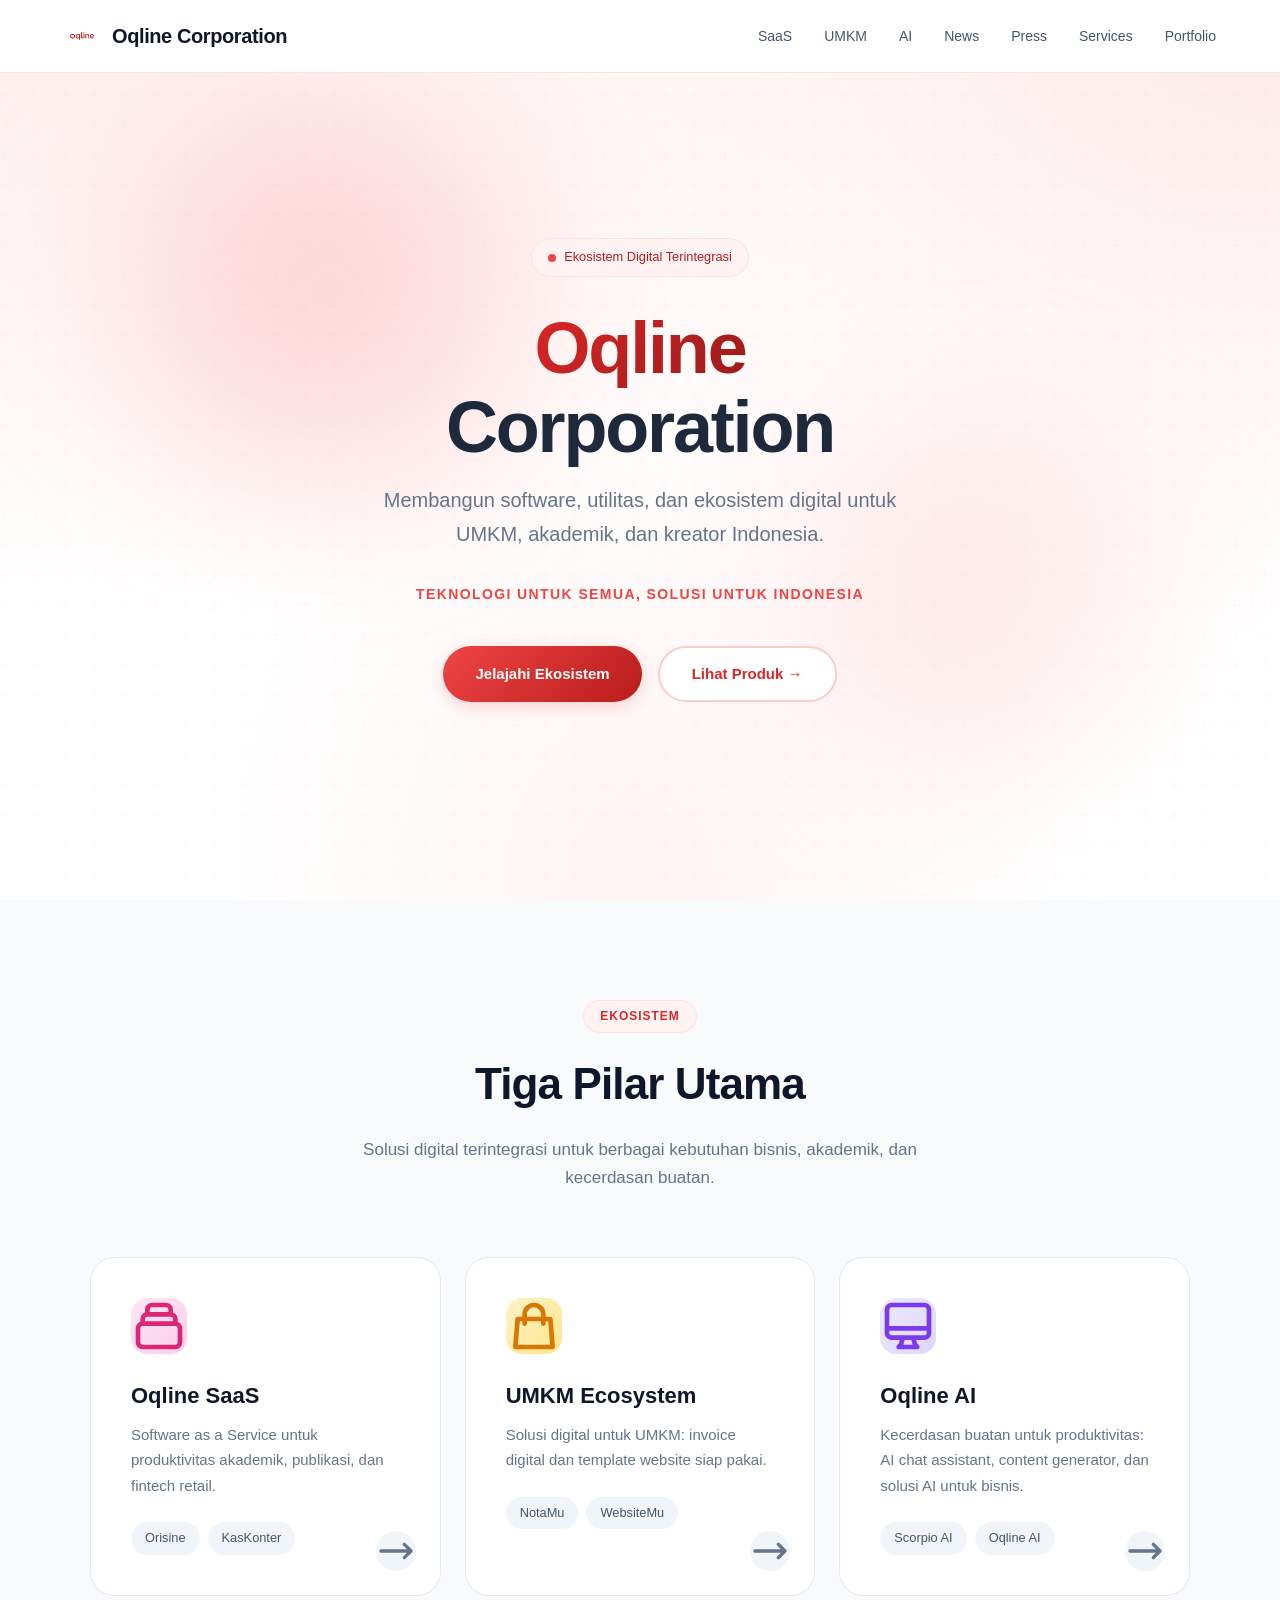
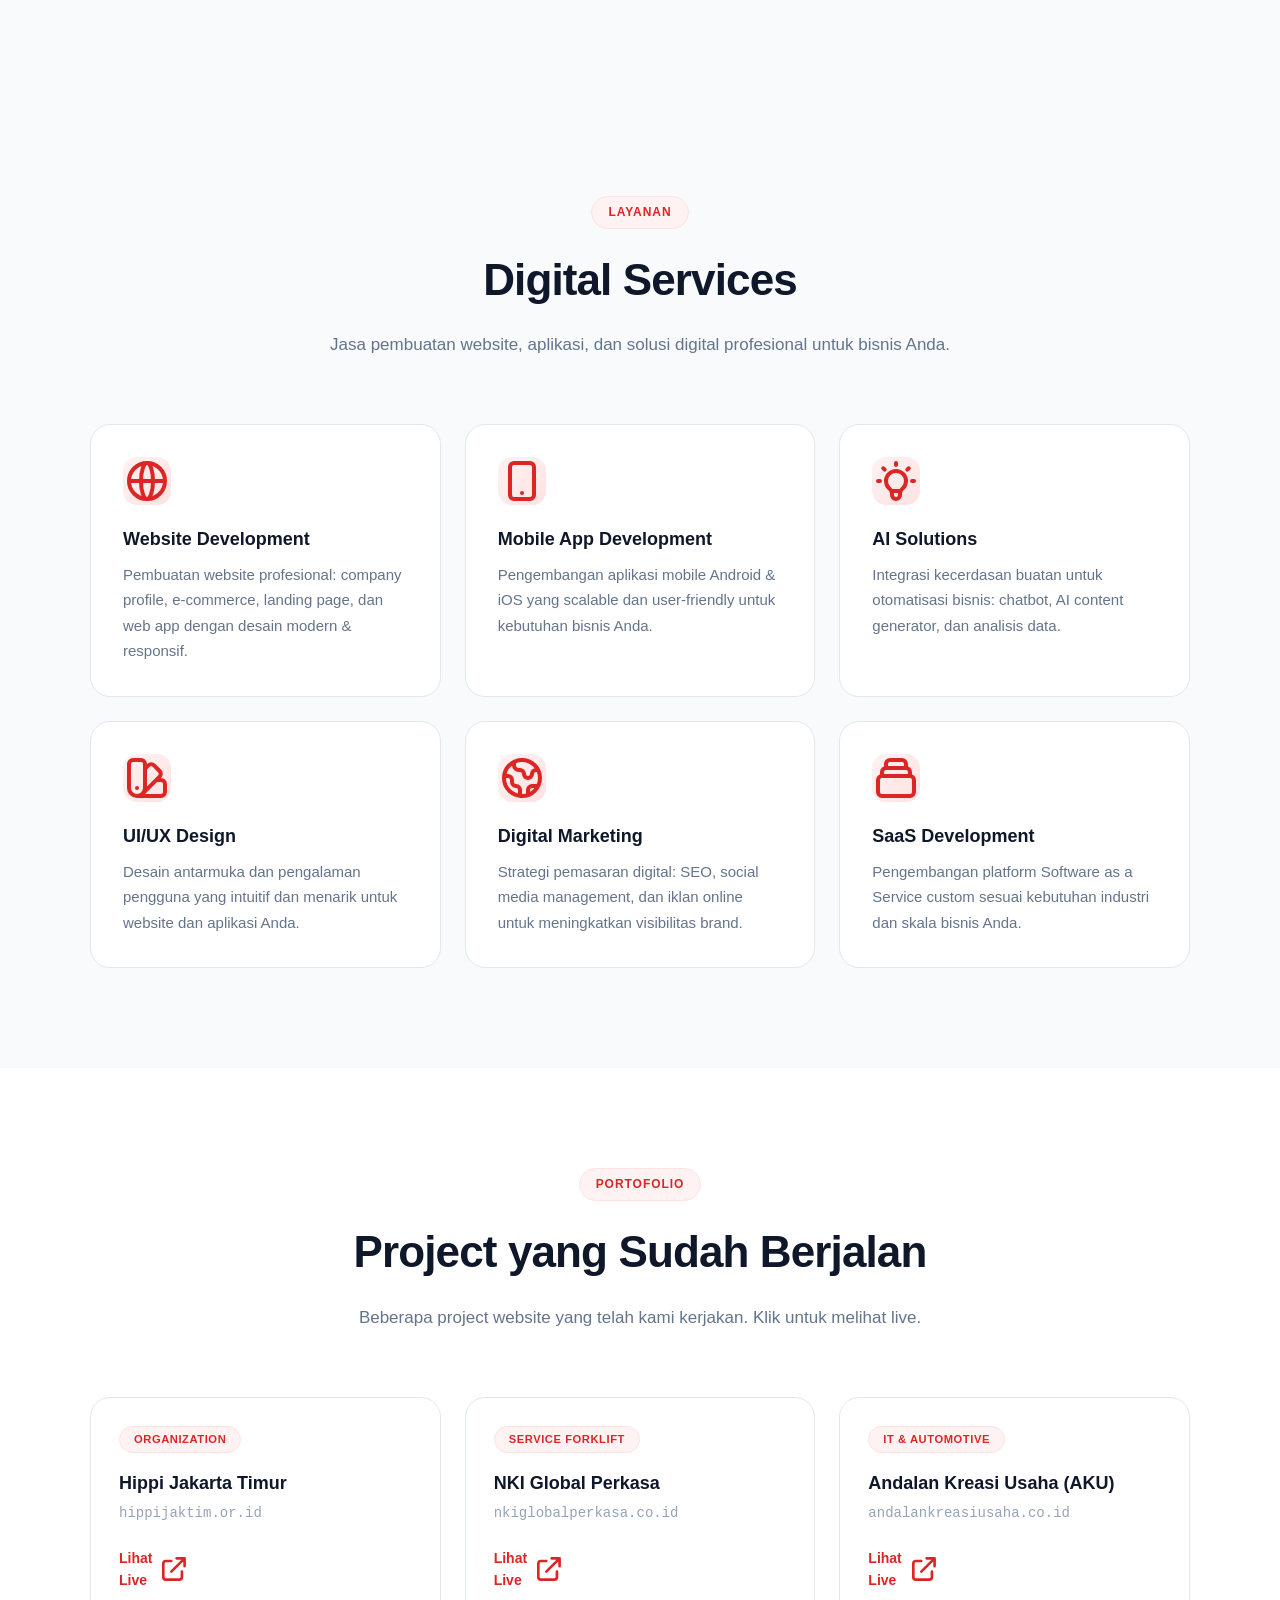
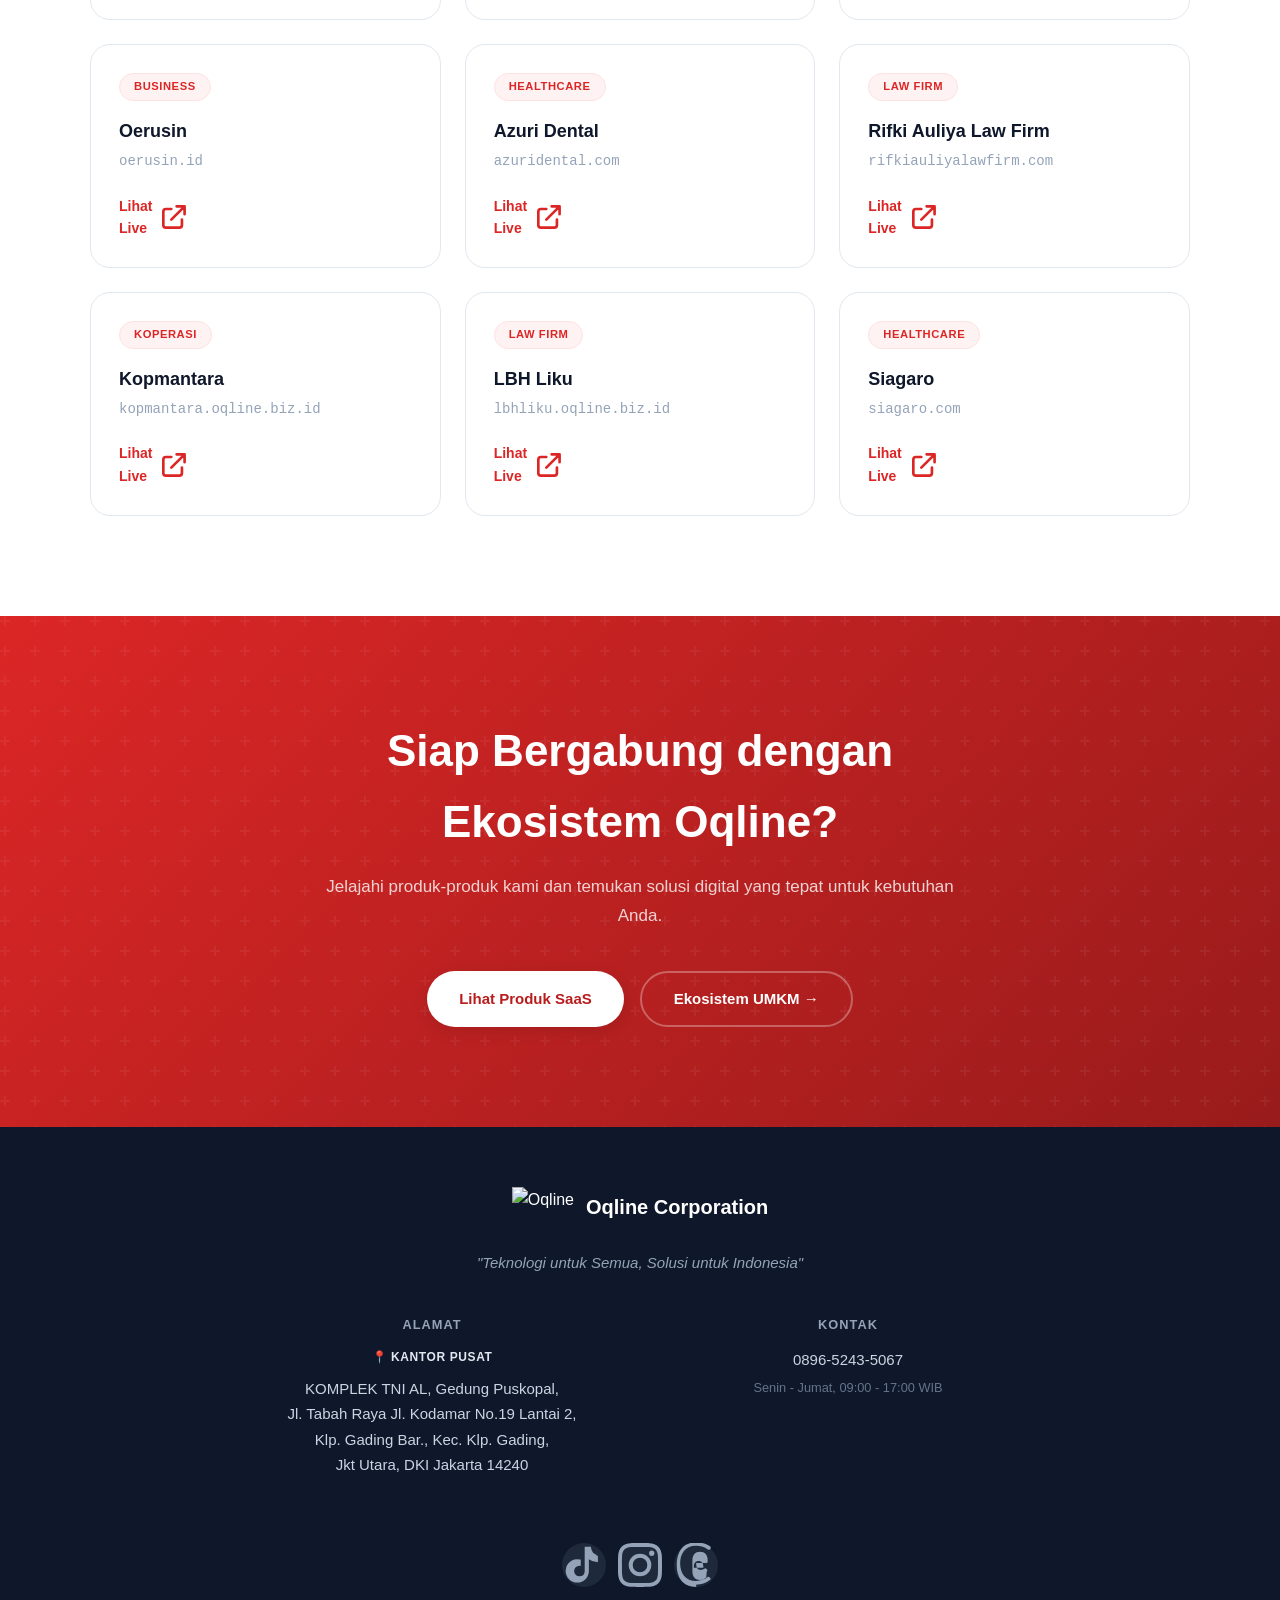
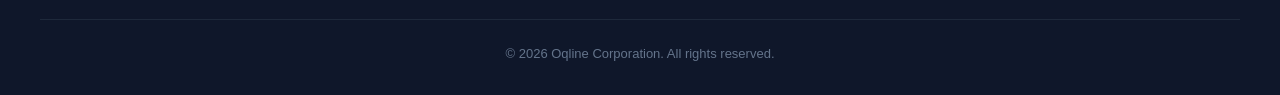
==== index.html @ b8e3acfe "Update index.html" ====
<!DOCTYPE html>
<html lang="id">
<head>
    <meta charset="UTF-8">
    <meta name="viewport" content="width=device-width, initial-scale=1.0, maximum-scale=5.0">
    <title>Oqline Corporation — Ekosistem Digital, SaaS & UMKM Indonesia</title>
    <meta name="description" content="Oqline Corporation menyediakan ekosistem digital: SaaS dan UMKM Ecosystem untuk bisnis dan kreator Indonesia.">
    <meta name="keywords" content="Oqline, SaaS Indonesia, UMKM digital, cek plagiasi, invoice digital">
    <meta name="author" content="Oqline Corporation">
    <meta name="robots" content="index, follow">
    <link rel="canonical" href="https://oqline.com">
    <meta property="og:type" content="website">
    <meta property="og:url" content="https://oqline.com">
    <meta property="og:title" content="Oqline Corporation — Ekosistem Digital, SaaS & UMKM Indonesia">
    <meta property="og:description" content="Ekosistem digital dari Oqline: SaaS dan UMKM Ecosystem untuk Indonesia.">
    <meta property="og:site_name" content="Oqline Corporation">
    <meta property="og:locale" content="id_ID">
    <meta name="twitter:card" content="summary_large_image">
    <meta name="twitter:title" content="Oqline Corporation — Ekosistem Digital, SaaS & UMKM Indonesia">
    <meta name="twitter:description" content="Ekosistem digital dari OQLINE untuk Indonesia.">
    <meta name="twitter:site" content="@oqlineidn">
    <link rel="icon" type="image/png" href="https://raw.githubusercontent.com/jenderal45/oqline/main/logo-oqline.png">
    <link rel="apple-touch-icon" href="https://raw.githubusercontent.com/jenderal45/oqline/main/logo-oqline.png">
    <meta name="theme-color" content="#dc2626">
    <link rel="preconnect" href="https://fonts.googleapis.com">
    <link rel="preconnect" href="https://fonts.gstatic.com" crossorigin>
    <link rel="stylesheet" href="css/style.css">
    <script type="application/ld+json">
    {
        "@context": "https://schema.org",
        "@type": "Organization",
        "name": "Oqline Corporation",
        "alternateName": "Oqline",
        "url": "https://oqline.com",
        "logo": "https://oqline.com/assets/logo.png",
        "description": "Oqline Corporation menyediakan ekosistem digital: SaaS dan UMKM Ecosystem untuk Indonesia.",
        "foundingDate": "2024",
        "address": {
            "@type": "PostalAddress",
            "streetAddress": "KOMPLEK TNI AL, Gedung Puskopal, Jl. Tabah Raya Jl. Kodamar No.19 Lantai 2, RT.2/RW.9, Klp. Gading Bar.",
            "addressLocality": "Kec. Klp. Gading, Jkt Utara",
            "addressRegion": "Daerah Khusus Ibukota Jakarta",
            "postalCode": "14240",
            "addressCountry": "ID"
        },
        "telephone": "+62-896-5243-5067",
        "sameAs": [
            "https://www.tiktok.com/@oqlineidn",
            "https://www.instagram.com/oqlineidn",
            "https://www.threads.com/@oqlineidn"
        ]
    }
    </script>
<base target="_blank">
<base target="_blank">
<base target="_blank">
</head>
<body>

    <nav class="navbar" id="navbar">
        <div class="navbar-inner">
            <a href="index.html" class="logo" target="_blank">
                <!--<img src="https://raw.githubusercontent.com/jenderal45/oqline/main/logo-oqline.png" alt="Oqline Logo">-->
                <img src="logo-oqline.png">
                <div class="logo-text">
                    <span class="logo-name">Oqline Corporation</span>
                </div>
            </a>
            <div class="nav-links">
                <a href="saas.html" class="nav-link" target="_blank">SaaS</a>
                <a href="umkm.html" class="nav-link" target="_blank">UMKM</a>
                <a href="ai.html" class="nav-link" target="_blank">AI</a>
                <a href="https://news.oqline.com" target="_blank" class="nav-link">News</a>
                <a href="https://press.oqline.com" target="_blank" class="nav-link">Press</a>
                <a href="#services" class="nav-link" target="_blank">Services</a>
                <a href="#portfolio" class="nav-link" target="_blank">Portfolio</a>
            </div>
            <button class="mobile-menu-btn" id="mobile-menu-btn" aria-label="Menu">
                <svg class="w-6 h-6" fill="none" stroke="currentColor" viewBox="0 0 24 24">
                    <path stroke-linecap="round" stroke-linejoin="round" stroke-width="2" d="M4 6h16M4 12h16M4 18h16"/>
                </svg>
            </button>
        </div>
    </nav>

    <div class="mobile-menu" id="mobile-menu">
        <a href="saas.html" class="mobile-nav-link" target="_blank">SaaS</a>
        <a href="umkm.html" class="mobile-nav-link" target="_blank">UMKM</a>
        <a href="ai.html" class="mobile-nav-link" target="_blank">AI</a>
        <a href="https://news.oqline.com" target="_blank" class="mobile-nav-link">News</a>
        <a href="https://press.oqline.com" target="_blank" class="mobile-nav-link">Press</a>
        <a href="#services" class="mobile-nav-link" target="_blank">Services</a>
        <a href="#portfolio" class="mobile-nav-link" target="_blank">Portfolio</a>
    </div>

    <section class="hero">
        <div class="hero-pattern"></div>
        <div class="hero-blob hero-blob-1"></div>
        <div class="hero-blob hero-blob-2"></div>
        <div class="hero-content">
            <div class="hero-badge">
                <span class="hero-badge-dot"></span>
                <span>Ekosistem Digital Terintegrasi</span>
            </div>
            <!--<img src="https://oqlinereader.vercel.app/logo-oqline.png" class="hero-logo">-->
            <h1 class="hero-title">
                <span class="hero-title-accent">Oqline</span><br>
                <span style="color: #1e293b;">Corporation</span>
            </h1>
            <p class="hero-subtitle">
                Membangun software, utilitas, dan ekosistem digital untuk UMKM, akademik, dan kreator Indonesia.
            </p>
            <p class="hero-tagline">Teknologi untuk Semua, Solusi untuk Indonesia</p>
            <div class="hero-buttons">
                <a href="#pilars" class="btn btn-primary" target="_blank">Jelajahi Ekosistem</a>
                <a href="saas.html" class="btn btn-secondary" target="_blank">Lihat Produk →</a>
            </div>
        </div>
        <div class="hero-scroll">
            <svg class="w-6 h-6" fill="none" stroke="currentColor" viewBox="0 0 24 24"><path stroke-linecap="round" stroke-linejoin="round" stroke-width="2" d="M19 14l-7 7m0 0l-7-7m7 7V3"/></svg>
        </div>
    </section>

    <section class="section section-alt" id="pilars">
        <div class="section-header">
            <span class="section-label">Ekosistem</span>
            <h2 class="section-title">Tiga Pilar Utama</h2>
            <p class="section-desc">Solusi digital terintegrasi untuk berbagai kebutuhan bisnis, akademik, dan kecerdasan buatan.</p>
        </div>
        <div class="pilar-grid pilar-grid-3">
            <a href="saas.html" class="pilar-card" target="_blank">
                <div class="pilar-icon pilar-icon-saas">
                    <svg class="w-7 h-7" fill="none" stroke="currentColor" viewBox="0 0 24 24"><path stroke-linecap="round" stroke-linejoin="round" stroke-width="2" d="M19 11H5m14 0a2 2 0 012 2v6a2 2 0 01-2 2H5a2 2 0 01-2-2v-6a2 2 0 012-2m14 0V9a2 2 0 00-2-2M5 11V9a2 2 0 012-2m0 0V5a2 2 0 012-2h6a2 2 0 012 2v2M7 7h10"/></svg>
                </div>
                <h3>Oqline SaaS</h3>
                <p>Software as a Service untuk produktivitas akademik, publikasi, dan fintech retail.</p>
                <div class="pilar-products">
                    <span class="pilar-product-tag">Orisine</span>
                    <span class="pilar-product-tag">KasKonter</span>
                </div>
                <div class="pilar-arrow">
                    <svg class="w-5 h-5" fill="none" stroke="currentColor" viewBox="0 0 24 24"><path stroke-linecap="round" stroke-linejoin="round" stroke-width="2" d="M17 8l4 4m0 0l-4 4m4-4H3"/></svg>
                </div>
            </a>
            <a href="umkm.html" class="pilar-card" target="_blank">
                <div class="pilar-icon pilar-icon-umkm">
                    <svg class="w-7 h-7" fill="none" stroke="currentColor" viewBox="0 0 24 24"><path stroke-linecap="round" stroke-linejoin="round" stroke-width="2" d="M16 11V7a4 4 0 00-8 0v4M5 9h14l1 12H4L5 9z"/></svg>
                </div>
                <h3>UMKM Ecosystem</h3>
                <p>Solusi digital untuk UMKM: invoice digital dan template website siap pakai.</p>
                <div class="pilar-products">
                    <span class="pilar-product-tag">NotaMu</span>
                    <span class="pilar-product-tag">WebsiteMu</span>
                </div>
                <div class="pilar-arrow">
                    <svg class="w-5 h-5" fill="none" stroke="currentColor" viewBox="0 0 24 24"><path stroke-linecap="round" stroke-linejoin="round" stroke-width="2" d="M17 8l4 4m0 0l-4 4m4-4H3"/></svg>
                </div>
            </a>
            <a href="ai.html" class="pilar-card" target="_blank">
                <div class="pilar-icon pilar-icon-ai">
                    <svg class="w-7 h-7" fill="none" stroke="currentColor" viewBox="0 0 24 24"><path stroke-linecap="round" stroke-linejoin="round" stroke-width="2" d="M9.75 17L9 20l-1 1h8l-1-1-.75-3M3 13h18M5 17h14a2 2 0 002-2V5a2 2 0 00-2-2H5a2 2 0 00-2 2v10a2 2 0 002 2z"/></svg>
                </div>
                <h3>Oqline AI</h3>
                <p>Kecerdasan buatan untuk produktivitas: AI chat assistant, content generator, dan solusi AI untuk bisnis.</p>
                <div class="pilar-products">
                    <span class="pilar-product-tag">Scorpio AI</span>
                    <span class="pilar-product-tag">Oqline AI</span>
                </div>
                <div class="pilar-arrow">
                    <svg class="w-5 h-5" fill="none" stroke="currentColor" viewBox="0 0 24 24"><path stroke-linecap="round" stroke-linejoin="round" stroke-width="2" d="M17 8l4 4m0 0l-4 4m4-4H3"/></svg>
                </div>
            </a>
        </div>
    </section>

    <section class="section section-alt" id="services">
        <div class="section-header">
            <span class="section-label">Layanan</span>
            <h2 class="section-title">Digital Services</h2>
            <p class="section-desc">Jasa pembuatan website, aplikasi, dan solusi digital profesional untuk bisnis Anda.</p>
        </div>
        <div class="services-grid">
            <div class="service-card">
                <div class="service-icon">
                    <svg class="w-6 h-6" fill="none" stroke="currentColor" viewBox="0 0 24 24"><path stroke-linecap="round" stroke-linejoin="round" stroke-width="2" d="M21 12a9 9 0 01-9 9m9-9a9 9 0 00-9-9m9 9H3m9 9a9 9 0 01-9-9m9 9c1.657 0 3-4.03 3-9s-1.343-9-3-9m0 18c-1.657 0-3-4.03-3-9s1.343-9 3-9m-9 9a9 9 0 019-9"/></svg>
                </div>
                <h3>Website Development</h3>
                <p>Pembuatan website profesional: company profile, e-commerce, landing page, dan web app dengan desain modern & responsif.</p>
            </div>
            <div class="service-card">
                <div class="service-icon">
                    <svg class="w-6 h-6" fill="none" stroke="currentColor" viewBox="0 0 24 24"><path stroke-linecap="round" stroke-linejoin="round" stroke-width="2" d="M12 18h.01M8 21h8a2 2 0 002-2V5a2 2 0 00-2-2H8a2 2 0 00-2 2v14a2 2 0 002 2z"/></svg>
                </div>
                <h3>Mobile App Development</h3>
                <p>Pengembangan aplikasi mobile Android & iOS yang scalable dan user-friendly untuk kebutuhan bisnis Anda.</p>
            </div>
            <div class="service-card">
                <div class="service-icon">
                    <svg class="w-6 h-6" fill="none" stroke="currentColor" viewBox="0 0 24 24"><path stroke-linecap="round" stroke-linejoin="round" stroke-width="2" d="M9.663 17h4.673M12 3v1m6.364 1.636l-.707.707M21 12h-1M4 12H3m3.343-5.657l-.707-.707m2.828 9.9a5 5 0 117.072 0l-.548.547A3.374 3.374 0 0014 18.469V19a2 2 0 11-4 0v-.531c0-.895-.356-1.754-.988-2.386l-.548-.547z"/></svg>
                </div>
                <h3>AI Solutions</h3>
                <p>Integrasi kecerdasan buatan untuk otomatisasi bisnis: chatbot, AI content generator, dan analisis data.</p>
            </div>
            <div class="service-card">
                <div class="service-icon">
                    <svg class="w-6 h-6" fill="none" stroke="currentColor" viewBox="0 0 24 24"><path stroke-linecap="round" stroke-linejoin="round" stroke-width="2" d="M7 21a4 4 0 01-4-4V5a2 2 0 012-2h4a2 2 0 012 2v12a4 4 0 01-4 4zm0 0h12a2 2 0 002-2v-4a2 2 0 00-2-2h-2.343M11 7.343l1.657-1.657a2 2 0 012.828 0l2.829 2.829a2 2 0 010 2.828l-8.486 8.485M7 17h.01"/></svg>
                </div>
                <h3>UI/UX Design</h3>
                <p>Desain antarmuka dan pengalaman pengguna yang intuitif dan menarik untuk website dan aplikasi Anda.</p>
            </div>
            <div class="service-card">
                <div class="service-icon">
                    <svg class="w-6 h-6" fill="none" stroke="currentColor" viewBox="0 0 24 24"><path stroke-linecap="round" stroke-linejoin="round" stroke-width="2" d="M3.055 11H5a2 2 0 012 2v1a2 2 0 002 2 2 2 0 012 2v2.945M8 3.935V5.5A2.5 2.5 0 0010.5 8h.5a2 2 0 012 2 2 2 0 104 0 2 2 0 012-2h1.064M15 20.488V18a2 2 0 012-2h3.064M21 12a9 9 0 11-18 0 9 9 0 0118 0z"/></svg>
                </div>
                <h3>Digital Marketing</h3>
                <p>Strategi pemasaran digital: SEO, social media management, dan iklan online untuk meningkatkan visibilitas brand.</p>
            </div>
            <div class="service-card">
                <div class="service-icon">
                    <svg class="w-6 h-6" fill="none" stroke="currentColor" viewBox="0 0 24 24"><path stroke-linecap="round" stroke-linejoin="round" stroke-width="2" d="M19 11H5m14 0a2 2 0 012 2v6a2 2 0 01-2 2H5a2 2 0 01-2-2v-6a2 2 0 012-2m14 0V9a2 2 0 00-2-2M5 11V9a2 2 0 012-2m0 0V5a2 2 0 012-2h6a2 2 0 012 2v2M7 7h10"/></svg>
                </div>
                <h3>SaaS Development</h3>
                <p>Pengembangan platform Software as a Service custom sesuai kebutuhan industri dan skala bisnis Anda.</p>
            </div>
        </div>
    </section>

    <section class="section" id="portfolio">
        <div class="section-header">
            <span class="section-label">Portofolio</span>
            <h2 class="section-title">Project yang Sudah Berjalan</h2>
            <p class="section-desc">Beberapa project website yang telah kami kerjakan. Klik untuk melihat live.</p>
        </div>
        <div class="portfolio-grid">
            <a href="https://hippijaktim.or.id" target="_blank" class="portfolio-card">
                <div class="portfolio-card-header">
                    <span class="portfolio-category">Organization</span>
                </div>
                <h3>Hippi Jakarta Timur</h3>
                <p class="portfolio-url">hippijaktim.or.id</p>
                <span class="portfolio-link">
                    Lihat Live
                    <svg class="w-4 h-4" fill="none" stroke="currentColor" viewBox="0 0 24 24"><path stroke-linecap="round" stroke-linejoin="round" stroke-width="2" d="M10 6H6a2 2 0 00-2 2v10a2 2 0 002 2h10a2 2 0 002-2v-4M14 4h6m0 0v6m0-6L10 14"/></svg>
                </span>
            </a>

            <a href="https://nkiglobalperkasa.co.id" target="_blank" class="portfolio-card">
                <div class="portfolio-card-header">
                    <span class="portfolio-category">Service Forklift</span>
                </div>
                <h3>NKI Global Perkasa</h3>
                <p class="portfolio-url">nkiglobalperkasa.co.id</p>
                <span class="portfolio-link">
                    Lihat Live
                    <svg class="w-4 h-4" fill="none" stroke="currentColor" viewBox="0 0 24 24"><path stroke-linecap="round" stroke-linejoin="round" stroke-width="2" d="M10 6H6a2 2 0 00-2 2v10a2 2 0 002 2h10a2 2 0 002-2v-4M14 4h6m0 0v6m0-6L10 14"/></svg>
                </span>
            </a>

            <a href="https://andalankreasiusaha.co.id" target="_blank" class="portfolio-card">
                <div class="portfolio-card-header">
                    <span class="portfolio-category">IT & Automotive</span>
                </div>
                <h3>Andalan Kreasi Usaha (AKU)</h3>
                <p class="portfolio-url">andalankreasiusaha.co.id</p>
                <span class="portfolio-link">
                    Lihat Live
                    <svg class="w-4 h-4" fill="none" stroke="currentColor" viewBox="0 0 24 24"><path stroke-linecap="round" stroke-linejoin="round" stroke-width="2" d="M10 6H6a2 2 0 00-2 2v10a2 2 0 002 2h10a2 2 0 002-2v-4M14 4h6m0 0v6m0-6L10 14"/></svg>
                </span>
            </a>

            <a href="https://oerusin.id" target="_blank" class="portfolio-card">
                <div class="portfolio-card-header">
                    <span class="portfolio-category">Business</span>
                </div>
                <h3>Oerusin</h3>
                <p class="portfolio-url">oerusin.id</p>
                <span class="portfolio-link">
                    Lihat Live
                    <svg class="w-4 h-4" fill="none" stroke="currentColor" viewBox="0 0 24 24"><path stroke-linecap="round" stroke-linejoin="round" stroke-width="2" d="M10 6H6a2 2 0 00-2 2v10a2 2 0 002 2h10a2 2 0 002-2v-4M14 4h6m0 0v6m0-6L10 14"/></svg>
                </span>
            </a>

            <a href="https://azuridental.com" target="_blank" class="portfolio-card">
                <div class="portfolio-card-header">
                    <span class="portfolio-category">Healthcare</span>
                </div>
                <h3>Azuri Dental</h3>
                <p class="portfolio-url">azuridental.com</p>
                <span class="portfolio-link">
                    Lihat Live
                    <svg class="w-4 h-4" fill="none" stroke="currentColor" viewBox="0 0 24 24"><path stroke-linecap="round" stroke-linejoin="round" stroke-width="2" d="M10 6H6a2 2 0 00-2 2v10a2 2 0 002 2h10a2 2 0 002-2v-4M14 4h6m0 0v6m0-6L10 14"/></svg>
                </span>
            </a>

            <a href="https://rifkiauliyalawfirm.com" target="_blank" class="portfolio-card">
                <div class="portfolio-card-header">
                    <span class="portfolio-category">Law Firm</span>
                </div>
                <h3>Rifki Auliya Law Firm</h3>
                <p class="portfolio-url">rifkiauliyalawfirm.com</p>
                <span class="portfolio-link">
                    Lihat Live
                    <svg class="w-4 h-4" fill="none" stroke="currentColor" viewBox="0 0 24 24"><path stroke-linecap="round" stroke-linejoin="round" stroke-width="2" d="M10 6H6a2 2 0 00-2 2v10a2 2 0 002 2h10a2 2 0 002-2v-4M14 4h6m0 0v6m0-6L10 14"/></svg>
                </span>
            </a>

            <a href="https://kopmantara.oqline.biz.id" target="_blank" class="portfolio-card">
                <div class="portfolio-card-header">
                    <span class="portfolio-category">Koperasi</span>
                </div>
                <h3>Kopmantara</h3>
                <p class="portfolio-url">kopmantara.oqline.biz.id</p>
                <span class="portfolio-link">
                    Lihat Live
                    <svg class="w-4 h-4" fill="none" stroke="currentColor" viewBox="0 0 24 24"><path stroke-linecap="round" stroke-linejoin="round" stroke-width="2" d="M10 6H6a2 2 0 00-2 2v10a2 2 0 002 2h10a2 2 0 002-2v-4M14 4h6m0 0v6m0-6L10 14"/></svg>
                </span>
            </a>

            <a href="https://lbhliku.oqline.biz.id" target="_blank" class="portfolio-card">
                <div class="portfolio-card-header">
                    <span class="portfolio-category">Law Firm</span>
                </div>
                <h3>LBH Liku</h3>
                <p class="portfolio-url">lbhliku.oqline.biz.id</p>
                <span class="portfolio-link">
                    Lihat Live
                    <svg class="w-4 h-4" fill="none" stroke="currentColor" viewBox="0 0 24 24"><path stroke-linecap="round" stroke-linejoin="round" stroke-width="2" d="M10 6H6a2 2 0 00-2 2v10a2 2 0 002 2h10a2 2 0 002-2v-4M14 4h6m0 0v6m0-6L10 14"/></svg>
                </span>
            </a>

            <a href="https://siagaro.com" target="_blank" class="portfolio-card">
                <div class="portfolio-card-header">
                    <span class="portfolio-category">Healthcare</span>
                </div>
                <h3>Siagaro</h3>
                <p class="portfolio-url">siagaro.com</p>
                <span class="portfolio-link">
                    Lihat Live
                    <svg class="w-4 h-4" fill="none" stroke="currentColor" viewBox="0 0 24 24"><path stroke-linecap="round" stroke-linejoin="round" stroke-width="2" d="M10 6H6a2 2 0 00-2 2v10a2 2 0 002 2h10a2 2 0 002-2v-4M14 4h6m0 0v6m0-6L10 14"/></svg>
                </span>
            </a>
        </div>
    </section>

    <section class="cta-section">
        <div class="cta-content">
            <h2 class="cta-title">Siap Bergabung dengan Ekosistem Oqline?</h2>
            <p class="cta-desc">Jelajahi produk-produk kami dan temukan solusi digital yang tepat untuk kebutuhan Anda.</p>
            <div class="cta-buttons">
                <a href="saas.html" class="btn btn-white" target="_blank">Lihat Produk SaaS</a>
                <a href="umkm.html" class="btn btn-outline-white" target="_blank">Ekosistem UMKM →</a>
            </div>
        </div>
    </section>

    <footer class="footer">
        <div class="footer-inner">
            <div class="footer-top">
                <div class="footer-logo">
                    <img src="https://raw.githubusercontent.com/jenderal45/oqline/main/logo-oqline.png" alt="Oqline">
                    <span class="footer-logo-text">Oqline Corporation</span>
                </div>
                <p class="footer-tagline">"Teknologi untuk Semua, Solusi untuk Indonesia"</p>
            </div>
            <div class="footer-info">
                <div class="footer-info-item">
                    <h4>Alamat</h4>
                    <p>
                    <strong style="color: #e2e8f0; font-size: 0.75rem; text-transform: uppercase; letter-spacing: 0.05em; display: block; margin-bottom: 0.5rem;">📍 Kantor Pusat</strong>
                    KOMPLEK TNI AL, Gedung Puskopal,<br>Jl. Tabah Raya Jl. Kodamar No.19 Lantai 2,<br>Klp. Gading Bar., Kec. Klp. Gading,<br>Jkt Utara, DKI Jakarta 14240
                    <br><br>
                </div>
                <div class="footer-info-item">
                    <h4>Kontak</h4>
                    <a href="tel:089652435067">0896-5243-5067</a>
                    <p style="margin-top: 0.25rem; font-size: 0.8rem; color: #64748b;">Senin - Jumat, 09:00 - 17:00 WIB</p>
                </div>
            </div>
            <div class="footer-social">
                <a href="https://www.tiktok.com/@oqlineidn" target="_blank" aria-label="TikTok">
                    <svg class="w-5 h-5" fill="currentColor" viewBox="0 0 24 24"><path d="M19.59 6.69a4.83 4.83 0 0 1-3.77-4.25V2h-3.45v13.67a2.89 2.89 0 0 1-2.88 2.5 2.89 2.89 0 0 1-2.88-2.89 2.89 2.89 0 0 1 2.88-2.89c.26 0 .51.04.75.1v-3.5a6.37 6.37 0 0 0-.75-.05A6.34 6.34 0 0 0 2 15.28a6.34 6.34 0 0 0 6.33 6.33 6.34 6.34 0 0 0 6.33-6.33V8.83a8.27 8.27 0 0 0 4.93 1.63V7.08a4.83 4.83 0 0 1-2-1.39z"/></svg>
                </a>
                <a href="https://www.instagram.com/oqlineidn" target="_blank" aria-label="Instagram">
                    <svg class="w-5 h-5" fill="currentColor" viewBox="0 0 24 24"><path d="M12 2.163c3.204 0 3.584.012 4.85.07 3.252.148 4.771 1.691 4.919 4.919.058 1.265.069 1.645.069 4.849 0 3.205-.012 3.584-.069 4.849-.149 3.225-1.664 4.771-4.919 4.919-1.266.058-1.644.07-4.85.07-3.204 0-3.584-.012-4.849-.07-3.26-.149-4.771-1.699-4.919-4.92-.058-1.265-.07-1.644-.07-4.849 0-3.204.013-3.583.07-4.849.149-3.227 1.664-4.771 4.919-4.919 1.266-.057 1.645-.069 4.849-.069zM12 0C8.741 0 8.333.014 7.053.072 2.695.272.273 2.69.073 7.052.014 8.333 0 8.741 0 12c0 3.259.014 3.668.072 4.948.2 4.358 2.618 6.78 6.98 6.98C8.333 23.986 8.741 24 12 24c3.259 0 3.668-.014 4.948-.072 4.354-.2 6.782-2.618 6.979-6.98.059-1.28.073-1.689.073-4.948 0-3.259-.014-3.667-.072-4.947-.196-4.354-2.617-6.78-6.979-6.98C15.668.014 15.259 0 12 0zm0 5.838a6.162 6.162 0 1 0 0 12.324 6.162 6.162 0 0 0 0-12.324zM12 16a4 4 0 1 1 0-8 4 4 0 0 1 0 8zm6.406-11.845a1.44 1.44 0 1 0 0 2.881 1.44 1.44 0 0 0 0-2.881z"/></svg>
                </a>
                <a href="https://www.threads.com/@oqlineidn" target="_blank" aria-label="Threads">
                    <svg class="w-5 h-5" fill="currentColor" viewBox="0 0 24 24"><path d="M12.186 24h-.007c-3.581-.024-6.334-1.205-8.184-3.509C2.35 18.44 1.5 15.586 1.472 12.01V11.8c.025-3.583.876-6.438 2.534-8.69C5.855.81 8.615-.372 12.219-.352h.014c2.654.013 5.221.764 7.447 2.14a.79.79 0 0 1 .336.67v.407a.79.79 0 0 1-.79.79l-.407-.008a.79.79 0 0 1-.67-.336c-1.774-1.103-3.86-1.74-6.05-1.758h-.013c-2.85-.017-5.075.93-6.65 2.848-1.32 1.62-2.04 3.91-2.09 6.64v.19c.05 2.73.77 5.02 2.09 6.64 1.575 1.918 3.8 2.865 6.65 2.848 2.373-.014 4.55-.745 6.327-2.11a.79.79 0 0 1 1.09.18l.27.36a.79.79 0 0 1-.18 1.09c-2.16 1.64-4.8 2.54-7.59 2.56zm5.4-5.18a4.57 4.57 0 0 1-3.39 1.33c-1.3 0-2.36-.42-3.06-1.21-.73-.82-1.1-1.96-1.1-3.38V9.43c0-1.42.37-2.56 1.1-3.38.7-.79 1.76-1.21 3.06-1.21 1.3 0 2.36.42 3.06 1.21.73.82 1.1 1.96 1.1 3.38v.74a.79.79 0 0 1-.79.79h-5.47v.53c0 1.03.24 1.83.7 2.37.44.52 1.08.8 1.89.8.73 0 1.37-.22 1.86-.64a.79.79 0 0 1 1.1.08l.3.34a.79.79 0 0 1-.08 1.1zm-5.47-5.35h3.89v-.53c0-1.03-.24-1.83-.7-2.37-.44-.52-1.08-.8-1.89-.8-.81 0-1.45.28-1.89.8-.46.54-.7 1.34-.7 2.37v.53z"/></svg>
                </a>
            </div>
            <div class="footer-bottom">
                © 2026 Oqline Corporation. All rights reserved.
            </div>
        </div>
    </footer>

    <script src="js/main.js"></script>
</body>
</html>
---- css/style.css ----
/* ============================================
   OQLINE CORPORATION - GLOBAL STYLES v2
   ============================================ */

*, *::before, *::after { box-sizing: border-box; margin: 0; padding: 0; }

html { scroll-behavior: smooth; -webkit-text-size-adjust: 100%; }

body {
    font-family: 'Inter', -apple-system, BlinkMacSystemFont, 'Segoe UI', sans-serif;
    color: #1e293b;
    background: #ffffff;
    line-height: 1.6;
    overflow-x: hidden;
    -webkit-font-smoothing: antialiased;
}

img { max-width: 100%; height: auto; display: block; }
a { text-decoration: none; color: inherit; }

@import url('https://fonts.googleapis.com/css2?family=Inter:wght@300;400;500;600;700;800;900&family=Space+Grotesk:wght@400;500;600;700&display=swap');

.font-display { font-family: 'Space Grotesk', sans-serif; }

:root {
    --oqline-50: #fef2f2;
    --oqline-100: #fee2e2;
    --oqline-200: #fecaca;
    --oqline-300: #fca5a5;
    --oqline-400: #f87171;
    --oqline-500: #ef4444;
    --oqline-600: #dc2626;
    --oqline-700: #b91c1c;
    --oqline-800: #991b1b;
    --oqline-900: #7f1d1d;
    --slate-50: #f8fafc;
    --slate-100: #f1f5f9;
    --slate-200: #e2e8f0;
    --slate-300: #cbd5e1;
    --slate-400: #94a3b8;
    --slate-500: #64748b;
    --slate-600: #475569;
    --slate-700: #334155;
    --slate-800: #1e293b;
    --slate-900: #0f172a;
    --amber-50: #fffbeb;
    --amber-100: #fef3c7;
    --amber-400: #fbbf24;
    --amber-500: #f59e0b;
    --amber-600: #d97706;
}

/* ============================================
   NAVIGATION
   ============================================ */
.navbar {
    position: fixed;
    top: 0; left: 0; right: 0;
    z-index: 50;
    background: rgba(255, 255, 255, 0.92);
    backdrop-filter: blur(16px);
    -webkit-backdrop-filter: blur(16px);
    border-bottom: 1px solid var(--oqline-100);
    transition: all 0.3s ease;
}

.navbar.scrolled {
    background: rgba(255, 255, 255, 0.98);
    box-shadow: 0 4px 20px rgba(220, 38, 38, 0.08);
}

.navbar-inner {
    max-width: 1200px;
    margin: 0 auto;
    padding: 0 1.5rem;
    display: flex;
    align-items: center;
    justify-content: space-between;
    height: 72px;
}

.logo {
    display: flex;
    align-items: center;
    gap: 0.75rem;
}

.logo img { height: 36px; width: auto; }

.logo-text {
    display: flex;
    flex-direction: column;
    line-height: 1.2;
}

.logo-name {
    font-family: 'Space Grotesk', sans-serif;
    font-weight: 700;
    font-size: 1.25rem;
    color: var(--slate-900);
    letter-spacing: -0.02em;
}

.logo-tag {
    font-size: 0.65rem;
    color: var(--oqline-600);
    font-weight: 500;
    text-transform: uppercase;
    letter-spacing: 0.05em;
}

.nav-links {
    display: flex;
    align-items: center;
    gap: 2rem;
}

.nav-link {
    font-size: 0.875rem;
    font-weight: 500;
    color: var(--slate-600);
    position: relative;
    padding: 0.5rem 0;
    transition: color 0.2s ease;
}

.nav-link::after {
    content: '';
    position: absolute;
    bottom: 0; left: 0;
    width: 0; height: 2px;
    background: linear-gradient(90deg, var(--oqline-500), var(--oqline-700));
    transition: width 0.3s ease;
    border-radius: 1px;
}

.nav-link:hover, .nav-link.active { color: var(--oqline-600); }
.nav-link:hover::after, .nav-link.active::after { width: 100%; }

.nav-cta {
    display: inline-flex;
    align-items: center;
    gap: 0.5rem;
    padding: 0.625rem 1.25rem;
    background: linear-gradient(135deg, var(--oqline-500), var(--oqline-700));
    color: white;
    font-size: 0.875rem;
    font-weight: 600;
    border-radius: 9999px;
    transition: all 0.3s ease;
}

.nav-cta:hover {
    transform: translateY(-1px);
    box-shadow: 0 8px 24px rgba(220, 38, 38, 0.25);
}

.nav-cta svg { width: 16px; height: 16px; }

.mobile-menu-btn {
    display: none;
    background: none;
    border: none;
    cursor: pointer;
    padding: 0.5rem;
    color: var(--slate-700);
}

.mobile-menu {
    display: none;
    position: fixed;
    inset: 72px 0 0 0;
    background: white;
    z-index: 40;
    padding: 1.5rem;
    flex-direction: column;
    gap: 0.5rem;
    transform: translateX(100%);
    transition: transform 0.3s ease;
}

.mobile-menu.active { transform: translateX(0); }

.mobile-nav-link {
    display: block;
    padding: 1rem 1.25rem;
    border-radius: 0.75rem;
    font-size: 1rem;
    font-weight: 500;
    color: var(--slate-700);
    transition: all 0.2s ease;
}

.mobile-nav-link:hover, .mobile-nav-link.active {
    background: var(--oqline-50);
    color: var(--oqline-600);
}

/* ============================================
   HERO
   ============================================ */
.hero {
    min-height: 100vh;
    display: flex;
    align-items: center;
    justify-content: center;
    padding: 120px 1.5rem 80px;
    position: relative;
    overflow: hidden;
    background:
        radial-gradient(ellipse at 0% 0%, rgba(254, 226, 226, 0.6) 0%, transparent 50%),
        radial-gradient(ellipse at 100% 0%, rgba(254, 202, 202, 0.4) 0%, transparent 50%),
        radial-gradient(ellipse at 50% 100%, rgba(254, 242, 242, 0.8) 0%, transparent 50%),
        #ffffff;
}

.hero-pattern {
    position: absolute;
    inset: 0;
    background-image: url("data:image/svg+xml,%3Csvg width='60' height='60' viewBox='0 0 60 60' xmlns='http://www.w3.org/2000/svg'%3E%3Cg fill='none' fill-rule='evenodd'%3E%3Cg fill='%23dc2626' fill-opacity='0.03'%3E%3Cpath d='M36 34v-4h-2v4h-4v2h4v4h2v-4h4v-2h-4zm0-30V0h-2v4h-4v2h4v4h2V6h4V4h-4zM6 34v-4H4v4H0v2h4v4h2v-4h4v-2H6zM6 4V0H4v4H0v2h4v4h2V6h4V4H6z'/%3E%3C/g%3E%3C/g%3E%3C/svg%3E");
    opacity: 0.5;
}

.hero-blob {
    position: absolute;
    border-radius: 50%;
    filter: blur(80px);
    opacity: 0.35;
    animation: blobFloat 8s ease-in-out infinite;
}

.hero-blob-1 { width: 400px; height: 400px; background: var(--oqline-300); top: 10%; left: 10%; }
.hero-blob-2 { width: 350px; height: 350px; background: var(--oqline-200); bottom: 15%; right: 10%; animation-delay: 2s; }

@keyframes blobFloat {
    0%, 100% { transform: translateY(0) scale(1); }
    50% { transform: translateY(-30px) scale(1.05); }
}

.hero-content {
    position: relative;
    z-index: 2;
    max-width: 720px;
    text-align: center;
}

.hero-badge {
    display: inline-flex;
    align-items: center;
    gap: 0.5rem;
    padding: 0.5rem 1rem;
    background: var(--oqline-50);
    border: 1px solid var(--oqline-100);
    border-radius: 9999px;
    font-size: 0.8rem;
    font-weight: 500;
    color: var(--oqline-700);
    margin-bottom: 2rem;
}

.hero-badge-dot {
    width: 8px; height: 8px;
    background: var(--oqline-500);
    border-radius: 50%;
    animation: pulse 2s ease-in-out infinite;
}

@keyframes pulse {
    0%, 100% { opacity: 1; transform: scale(1); }
    50% { opacity: 0.5; transform: scale(0.8); }
}

.hero-logo {
    height: 80px;
    width: auto;
    margin: 0 auto 1.5rem;
    filter: drop-shadow(0 4px 12px rgba(220, 38, 38, 0.15));
}

.hero-title {
    font-family: 'Space Grotesk', sans-serif;
    font-size: clamp(2.5rem, 6vw, 4.5rem);
    font-weight: 700;
    line-height: 1.1;
    margin-bottom: 1rem;
    letter-spacing: -0.03em;
}

.hero-title-accent {
    background: linear-gradient(135deg, var(--oqline-600), var(--oqline-800));
    -webkit-background-clip: text;
    -webkit-text-fill-color: transparent;
    background-clip: text;
}

.hero-subtitle {
    font-size: clamp(1rem, 2vw, 1.25rem);
    color: var(--slate-500);
    max-width: 560px;
    margin: 0 auto 2rem;
    line-height: 1.7;
}

.hero-tagline {
    font-size: 0.875rem;
    font-weight: 600;
    color: var(--oqline-500);
    text-transform: uppercase;
    letter-spacing: 0.1em;
    margin-bottom: 2.5rem;
}

.hero-buttons {
    display: flex;
    gap: 1rem;
    justify-content: center;
    flex-wrap: wrap;
}

.btn {
    display: inline-flex;
    align-items: center;
    justify-content: center;
    gap: 0.5rem;
    padding: 0.875rem 2rem;
    font-size: 0.9375rem;
    font-weight: 600;
    border-radius: 9999px;
    transition: all 0.3s ease;
    cursor: pointer;
    border: none;
}

.btn-primary {
    background: linear-gradient(135deg, var(--oqline-500), var(--oqline-700));
    color: white;
    box-shadow: 0 4px 16px rgba(220, 38, 38, 0.2);
}

.btn-primary:hover {
    transform: translateY(-2px);
    box-shadow: 0 8px 28px rgba(220, 38, 38, 0.3);
}

.btn-secondary {
    background: white;
    color: var(--oqline-600);
    border: 2px solid var(--oqline-200);
}

.btn-secondary:hover {
    background: var(--oqline-50);
    border-color: var(--oqline-300);
    transform: translateY(-2px);
}

.hero-scroll {
    position: absolute;
    bottom: 2rem;
    left: 50%;
    transform: translateX(-50%);
    animation: bounce 2s ease-in-out infinite;
    color: var(--oqline-400);
}

@keyframes bounce {
    0%, 100% { transform: translateX(-50%) translateY(0); }
    50% { transform: translateX(-50%) translateY(8px); }
}

/* ============================================
   SECTIONS
   ============================================ */
.section { padding: 100px 1.5rem; }
.section-alt { background: var(--slate-50); }

.section-header {
    text-align: center;
    max-width: 640px;
    margin: 0 auto 4rem;
}

.section-label {
    display: inline-block;
    padding: 0.375rem 1rem;
    background: var(--oqline-50);
    border: 1px solid var(--oqline-100);
    border-radius: 9999px;
    font-size: 0.75rem;
    font-weight: 600;
    color: var(--oqline-600);
    text-transform: uppercase;
    letter-spacing: 0.08em;
    margin-bottom: 1rem;
}

.section-title {
    font-family: 'Space Grotesk', sans-serif;
    font-size: clamp(1.75rem, 4vw, 2.75rem);
    font-weight: 700;
    color: var(--slate-900);
    margin-bottom: 1rem;
    letter-spacing: -0.02em;
}

.section-desc {
    font-size: 1.0625rem;
    color: var(--slate-500);
    line-height: 1.7;
}

/* ============================================
   PILAR CARDS (Homepage)
   ============================================ */
.pilar-grid {
    display: grid;
    grid-template-columns: repeat(auto-fit, minmax(320px, 1fr));
    gap: 1.5rem;
    max-width: 1100px;
    margin: 0 auto;
}

.pilar-card {
    display: block;
    padding: 2.5rem;
    background: white;
    border: 1px solid var(--slate-200);
    border-radius: 1.5rem;
    transition: all 0.4s cubic-bezier(0.4, 0, 0.2, 1);
    position: relative;
    overflow: hidden;
}

.pilar-card::before {
    content: '';
    position: absolute;
    top: 0; left: 0; right: 0;
    height: 4px;
    background: linear-gradient(90deg, var(--oqline-500), var(--oqline-700));
    transform: scaleX(0);
    transition: transform 0.4s ease;
}

.pilar-card:hover {
    transform: translateY(-6px);
    box-shadow: 0 24px 48px -12px rgba(0, 0, 0, 0.08);
    border-color: var(--oqline-200);
}

.pilar-card:hover::before { transform: scaleX(1); }

.pilar-icon {
    width: 56px; height: 56px;
    border-radius: 1rem;
    display: flex;
    align-items: center;
    justify-content: center;
    margin-bottom: 1.5rem;
}

.pilar-icon-saas { background: linear-gradient(135deg, #fce7f3, #fbcfe8); color: #db2777; }
.pilar-icon-tools { background: linear-gradient(135deg, #d1fae5, #a7f3d0); color: #059669; }
.pilar-icon-umkm { background: linear-gradient(135deg, #fef3c7, #fde68a); color: #d97706; }

.pilar-card h3 {
    font-family: 'Space Grotesk', sans-serif;
    font-size: 1.375rem;
    font-weight: 700;
    color: var(--slate-900);
    margin-bottom: 0.5rem;
}

.pilar-card p {
    font-size: 0.9375rem;
    color: var(--slate-500);
    line-height: 1.7;
    margin-bottom: 1.5rem;
}

.pilar-products {
    display: flex;
    flex-wrap: wrap;
    gap: 0.5rem;
}

.pilar-product-tag {
    padding: 0.375rem 0.875rem;
    background: var(--slate-100);
    border-radius: 9999px;
    font-size: 0.8rem;
    font-weight: 500;
    color: var(--slate-600);
}

.pilar-arrow {
    position: absolute;
    bottom: 1.5rem; right: 1.5rem;
    width: 40px; height: 40px;
    border-radius: 50%;
    background: var(--slate-100);
    display: flex;
    align-items: center;
    justify-content: center;
    color: var(--slate-500);
    transition: all 0.3s ease;
}

.pilar-card:hover .pilar-arrow {
    background: var(--oqline-500);
    color: white;
    transform: translateX(4px);
}

.pilar-icon-ai { background: linear-gradient(135deg, #ede9fe, #ddd6fe); color: #7c3aed; }

.pilar-grid-4 { grid-template-columns: repeat(auto-fit, minmax(260px, 1fr)); }

@media (min-width: 1024px) {
    .pilar-grid-4 { grid-template-columns: repeat(4, 1fr); }
    .pilar-grid-3 { grid-template-columns: repeat(3, 1fr); }
}

/* ============================================
   PRODUCT CARDS (Sub-pages)
   ============================================ */
.products-grid {
    display: grid;
    grid-template-columns: repeat(auto-fit, minmax(300px, 1fr));
    gap: 1.5rem;
    max-width: 1100px;
    margin: 0 auto;
}

.product-card {
    display: block;
    padding: 2rem;
    background: white;
    border: 1px solid var(--slate-200);
    border-radius: 1.25rem;
    transition: all 0.3s ease;
    position: relative;
}

.product-card:hover {
    transform: translateY(-4px);
    box-shadow: 0 20px 40px -12px rgba(0, 0, 0, 0.08);
    border-color: var(--oqline-200);
}

.product-card-header {
    display: flex;
    align-items: flex-start;
    justify-content: space-between;
    margin-bottom: 1.25rem;
}

.product-icon {
    width: 48px; height: 48px;
    border-radius: 0.875rem;
    background: var(--oqline-50);
    display: flex;
    align-items: center;
    justify-content: center;
    color: var(--oqline-600);
}

.product-badges {
    display: flex;
    gap: 0.5rem;
    flex-wrap: wrap;
    justify-content: flex-end;
}

.product-badge {
    padding: 0.25rem 0.75rem;
    background: var(--oqline-50);
    border: 1px solid var(--oqline-100);
    border-radius: 9999px;
    font-size: 0.7rem;
    font-weight: 600;
    color: var(--oqline-600);
    text-transform: uppercase;
    letter-spacing: 0.05em;
}

.product-badge-dev {
    padding: 0.25rem 0.75rem;
    background: var(--amber-50);
    border: 1px solid var(--amber-100);
    border-radius: 9999px;
    font-size: 0.7rem;
    font-weight: 600;
    color: var(--amber-600);
    text-transform: uppercase;
    letter-spacing: 0.05em;
}

.product-card h3 {
    font-family: 'Space Grotesk', sans-serif;
    font-size: 1.125rem;
    font-weight: 700;
    color: var(--slate-900);
    margin-bottom: 0.5rem;
}

.product-card p {
    font-size: 0.9375rem;
    color: var(--slate-500);
    line-height: 1.7;
    margin-bottom: 1.25rem;
}

.product-link {
    display: inline-flex;
    align-items: center;
    gap: 0.375rem;
    font-size: 0.875rem;
    font-weight: 600;
    color: var(--oqline-600);
    transition: gap 0.2s ease;
}

.product-card:hover .product-link { gap: 0.625rem; }

/* Dev overlay for UMKM products */
.product-dev-overlay {
    position: absolute;
    top: 1rem;
    right: 1rem;
    padding: 0.375rem 0.875rem;
    background: linear-gradient(135deg, var(--amber-400), var(--amber-500));
    color: white;
    font-size: 0.7rem;
    font-weight: 700;
    border-radius: 9999px;
    text-transform: uppercase;
    letter-spacing: 0.05em;
    box-shadow: 0 2px 8px rgba(245, 158, 11, 0.3);
    z-index: 2;
}

/* ============================================
   CTA SECTION
   ============================================ */
.cta-section {
    padding: 100px 1.5rem;
    background: linear-gradient(135deg, var(--oqline-600), var(--oqline-800));
    position: relative;
    overflow: hidden;
}

.cta-section::before {
    content: '';
    position: absolute;
    inset: 0;
    background-image: url("data:image/svg+xml,%3Csvg width='60' height='60' viewBox='0 0 60 60' xmlns='http://www.w3.org/2000/svg'%3E%3Cg fill='none' fill-rule='evenodd'%3E%3Cg fill='%23ffffff' fill-opacity='0.05'%3E%3Cpath d='M36 34v-4h-2v4h-4v2h4v4h2v-4h4v-2h-4zm0-30V0h-2v4h-4v2h4v4h2V6h4V4h-4zM6 34v-4H4v4H0v2h4v4h2v-4h4v-2H6zM6 4V0H4v4H0v2h4v4h2V6h4V4H6z'/%3E%3C/g%3E%3C/g%3E%3C/svg%3E");
}

.cta-content {
    position: relative;
    z-index: 2;
    max-width: 640px;
    margin: 0 auto;
    text-align: center;
}

.cta-title {
    font-family: 'Space Grotesk', sans-serif;
    font-size: clamp(1.75rem, 4vw, 2.75rem);
    font-weight: 700;
    color: white;
    margin-bottom: 1rem;
}

.cta-desc {
    font-size: 1.0625rem;
    color: rgba(255, 255, 255, 0.8);
    margin-bottom: 2.5rem;
    line-height: 1.7;
}

.cta-buttons {
    display: flex;
    gap: 1rem;
    justify-content: center;
    flex-wrap: wrap;
}

.btn-white {
    background: white;
    color: var(--oqline-700);
    box-shadow: 0 4px 16px rgba(0, 0, 0, 0.1);
}

.btn-white:hover {
    transform: translateY(-2px);
    box-shadow: 0 8px 24px rgba(0, 0, 0, 0.15);
}

.btn-outline-white {
    background: transparent;
    color: white;
    border: 2px solid rgba(255, 255, 255, 0.3);
}

.btn-outline-white:hover {
    background: rgba(255, 255, 255, 0.1);
    border-color: rgba(255, 255, 255, 0.5);
}

/* ============================================
   FOOTER
   ============================================ */
.footer {
    background: var(--slate-900);
    color: white;
    padding: 60px 1.5rem 30px;
}

.footer-inner { max-width: 1200px; margin: 0 auto; }

.footer-top {
    display: flex;
    flex-direction: column;
    align-items: center;
    text-align: center;
    gap: 1.5rem;
    margin-bottom: 2.5rem;
}

.footer-logo {
    display: flex;
    align-items: center;
    gap: 0.75rem;
}

.footer-logo img { height: 40px; width: auto; }

.footer-logo-text {
    font-family: 'Space Grotesk', sans-serif;
    font-weight: 700;
    font-size: 1.25rem;
}

.footer-tagline {
    font-size: 0.9375rem;
    color: var(--slate-400);
    font-style: italic;
}

.footer-info {
    display: grid;
    grid-template-columns: repeat(auto-fit, minmax(250px, 1fr));
    gap: 2rem;
    max-width: 800px;
    margin: 0 auto 2.5rem;
    text-align: center;
}

.footer-info-item h4 {
    font-size: 0.8rem;
    font-weight: 600;
    color: var(--slate-400);
    text-transform: uppercase;
    letter-spacing: 0.08em;
    margin-bottom: 0.75rem;
}

.footer-info-item p, .footer-info-item a {
    font-size: 0.9375rem;
    color: var(--slate-300);
    line-height: 1.7;
}

.footer-info-item a:hover { color: var(--oqline-400); }

.footer-social {
    display: flex;
    justify-content: center;
    gap: 0.75rem;
    margin-bottom: 2rem;
}

.footer-social a {
    width: 44px; height: 44px;
    border-radius: 50%;
    background: var(--slate-800);
    display: flex;
    align-items: center;
    justify-content: center;
    color: var(--slate-400);
    transition: all 0.3s ease;
}

.footer-social a:hover {
    background: var(--oqline-600);
    color: white;
    transform: translateY(-3px);
}

.footer-bottom {
    border-top: 1px solid var(--slate-800);
    padding-top: 1.5rem;
    text-align: center;
    font-size: 0.8125rem;
    color: var(--slate-500);
}

/* ============================================
   PAGE HEADER
   ============================================ */
.page-header {
    padding: 140px 1.5rem 60px;
    background:
        radial-gradient(ellipse at 0% 0%, rgba(254, 226, 226, 0.5) 0%, transparent 50%),
        radial-gradient(ellipse at 100% 100%, rgba(254, 242, 242, 0.6) 0%, transparent 50%),
        #ffffff;
    text-align: center;
}

.page-header-content { max-width: 640px; margin: 0 auto; }

.page-header-icon {
    width: 64px; height: 64px;
    border-radius: 1.25rem;
    display: flex;
    align-items: center;
    justify-content: center;
    margin: 0 auto 1.5rem;
}

.page-header h1 {
    font-family: 'Space Grotesk', sans-serif;
    font-size: clamp(2rem, 5vw, 3rem);
    font-weight: 700;
    color: var(--slate-900);
    margin-bottom: 0.75rem;
}

.page-header p {
    font-size: 1.0625rem;
    color: var(--slate-500);
    line-height: 1.7;
}

/* ============================================
   BREADCRUMB
   ============================================ */
.breadcrumb {
    display: flex;
    align-items: center;
    justify-content: center;
    gap: 0.5rem;
    margin-bottom: 1.5rem;
    font-size: 0.875rem;
}

.breadcrumb a { color: var(--slate-400); transition: color 0.2s ease; }
.breadcrumb a:hover { color: var(--oqline-600); }
.breadcrumb-sep { color: var(--slate-300); }
.breadcrumb-current { color: var(--oqline-600); font-weight: 500; }

/* ============================================
   SERVICES GRID
   ============================================ */
.services-grid {
    display: grid;
    grid-template-columns: repeat(auto-fit, minmax(300px, 1fr));
    gap: 1.5rem;
    max-width: 1100px;
    margin: 0 auto;
}

.service-card {
    padding: 2rem;
    background: white;
    border: 1px solid var(--slate-200);
    border-radius: 1.25rem;
    transition: all 0.3s ease;
}

.service-card:hover {
    transform: translateY(-4px);
    box-shadow: 0 20px 40px -12px rgba(0, 0, 0, 0.08);
    border-color: var(--oqline-200);
}

.service-icon {
    width: 48px; height: 48px;
    border-radius: 0.875rem;
    background: linear-gradient(135deg, var(--oqline-50), var(--oqline-100));
    display: flex;
    align-items: center;
    justify-content: center;
    color: var(--oqline-600);
    margin-bottom: 1.25rem;
}

.service-card h3 {
    font-family: 'Space Grotesk', sans-serif;
    font-size: 1.125rem;
    font-weight: 700;
    color: var(--slate-900);
    margin-bottom: 0.5rem;
}

.service-card p {
    font-size: 0.9375rem;
    color: var(--slate-500);
    line-height: 1.7;
}

/* ============================================
   PORTFOLIO GRID
   ============================================ */
.portfolio-grid {
    display: grid;
    grid-template-columns: repeat(auto-fit, minmax(300px, 1fr));
    gap: 1.5rem;
    max-width: 1100px;
    margin: 0 auto;
}

.portfolio-card {
    display: block;
    padding: 1.75rem;
    background: white;
    border: 1px solid var(--slate-200);
    border-radius: 1.25rem;
    transition: all 0.3s ease;
    position: relative;
}

.portfolio-card:hover {
    transform: translateY(-4px);
    box-shadow: 0 20px 40px -12px rgba(0, 0, 0, 0.08);
    border-color: var(--oqline-200);
}

.portfolio-card-header {
    display: flex;
    align-items: flex-start;
    justify-content: space-between;
    margin-bottom: 1rem;
}

.portfolio-category {
    padding: 0.25rem 0.875rem;
    background: var(--oqline-50);
    border: 1px solid var(--oqline-100);
    border-radius: 9999px;
    font-size: 0.7rem;
    font-weight: 600;
    color: var(--oqline-600);
    text-transform: uppercase;
    letter-spacing: 0.05em;
}

.portfolio-card h3 {
    font-family: 'Space Grotesk', sans-serif;
    font-size: 1.125rem;
    font-weight: 700;
    color: var(--slate-900);
    margin-bottom: 0.25rem;
}

.portfolio-url {
    font-size: 0.875rem;
    color: var(--slate-400);
    font-family: 'Space Grotesk', monospace;
    margin-bottom: 1.25rem;
}

.portfolio-link {
    display: inline-flex;
    align-items: center;
    gap: 0.375rem;
    font-size: 0.875rem;
    font-weight: 600;
    color: var(--oqline-600);
    transition: gap 0.2s ease;
}

.portfolio-card:hover .portfolio-link { gap: 0.625rem; }

/* ============================================
   DEV BANNER (for UMKM pages)
   ============================================ */
.dev-banner {
    background: linear-gradient(135deg, var(--amber-50), #fffbeb);
    border: 1px solid var(--amber-100);
    border-radius: 1rem;
    padding: 1rem 1.5rem;
    max-width: 1100px;
    margin: 0 auto 2rem;
    display: flex;
    align-items: center;
    gap: 0.75rem;
    justify-content: center;
}

.dev-banner-icon {
    width: 32px; height: 32px;
    border-radius: 50%;
    background: var(--amber-400);
    display: flex;
    align-items: center;
    justify-content: center;
    color: white;
    flex-shrink: 0;
}

.dev-banner p {
    font-size: 0.9375rem;
    color: var(--amber-600);
    font-weight: 500;
}

/* ============================================
   RESPONSIVE
   ============================================ */
@media (max-width: 768px) {
    .navbar-inner { height: 64px; }
    .nav-links { display: none; }
    .mobile-menu-btn { display: block; }
    .mobile-menu { display: flex; }
    .hero { padding: 100px 1rem 60px; }
    .section { padding: 60px 1rem; }
    .pilar-grid, .products-grid, .services-grid, .portfolio-grid { grid-template-columns: 1fr; }
    .hero-buttons, .cta-buttons { flex-direction: column; align-items: stretch; }
    .btn { width: 100%; }
    .footer-info { grid-template-columns: 1fr; }
    .dev-banner { flex-direction: column; text-align: center; padding: 1rem; }
}

@media (min-width: 769px) and (max-width: 1024px) {
    .pilar-grid, .products-grid { grid-template-columns: repeat(2, 1fr); }
}
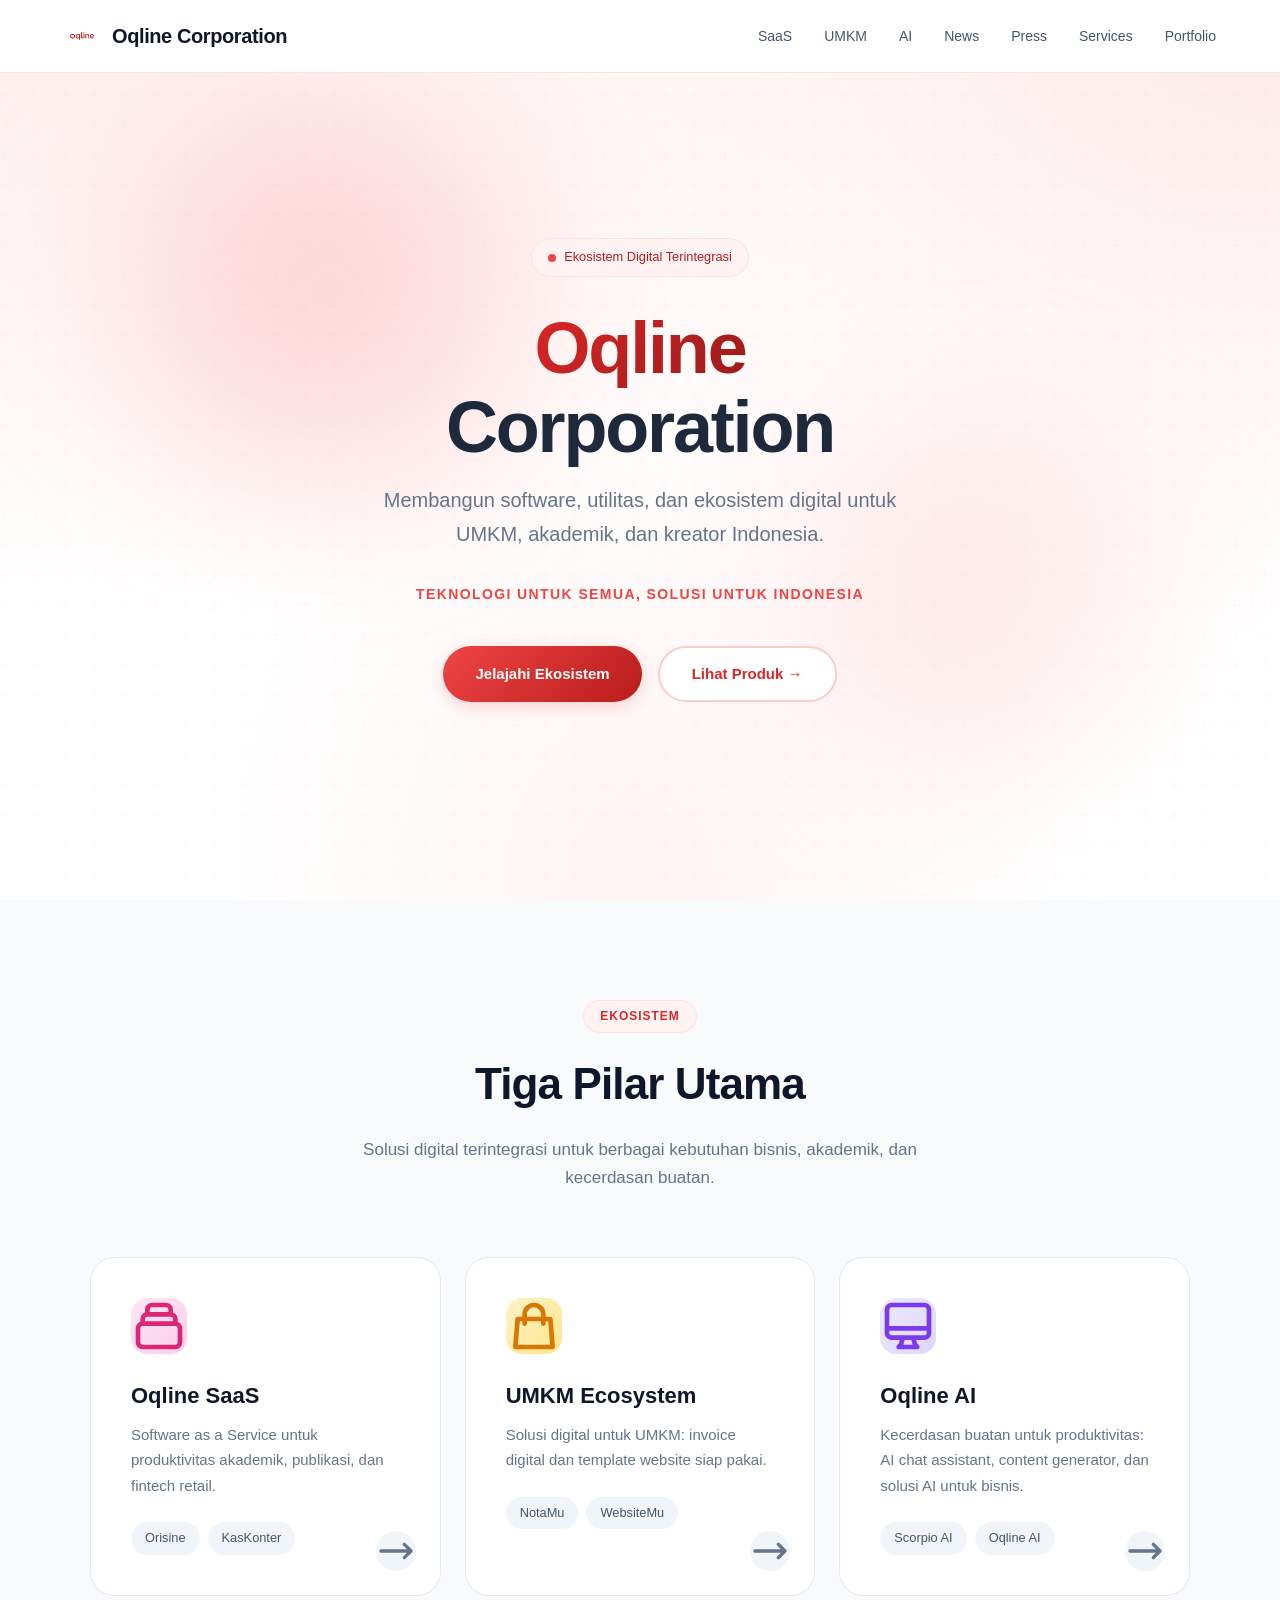
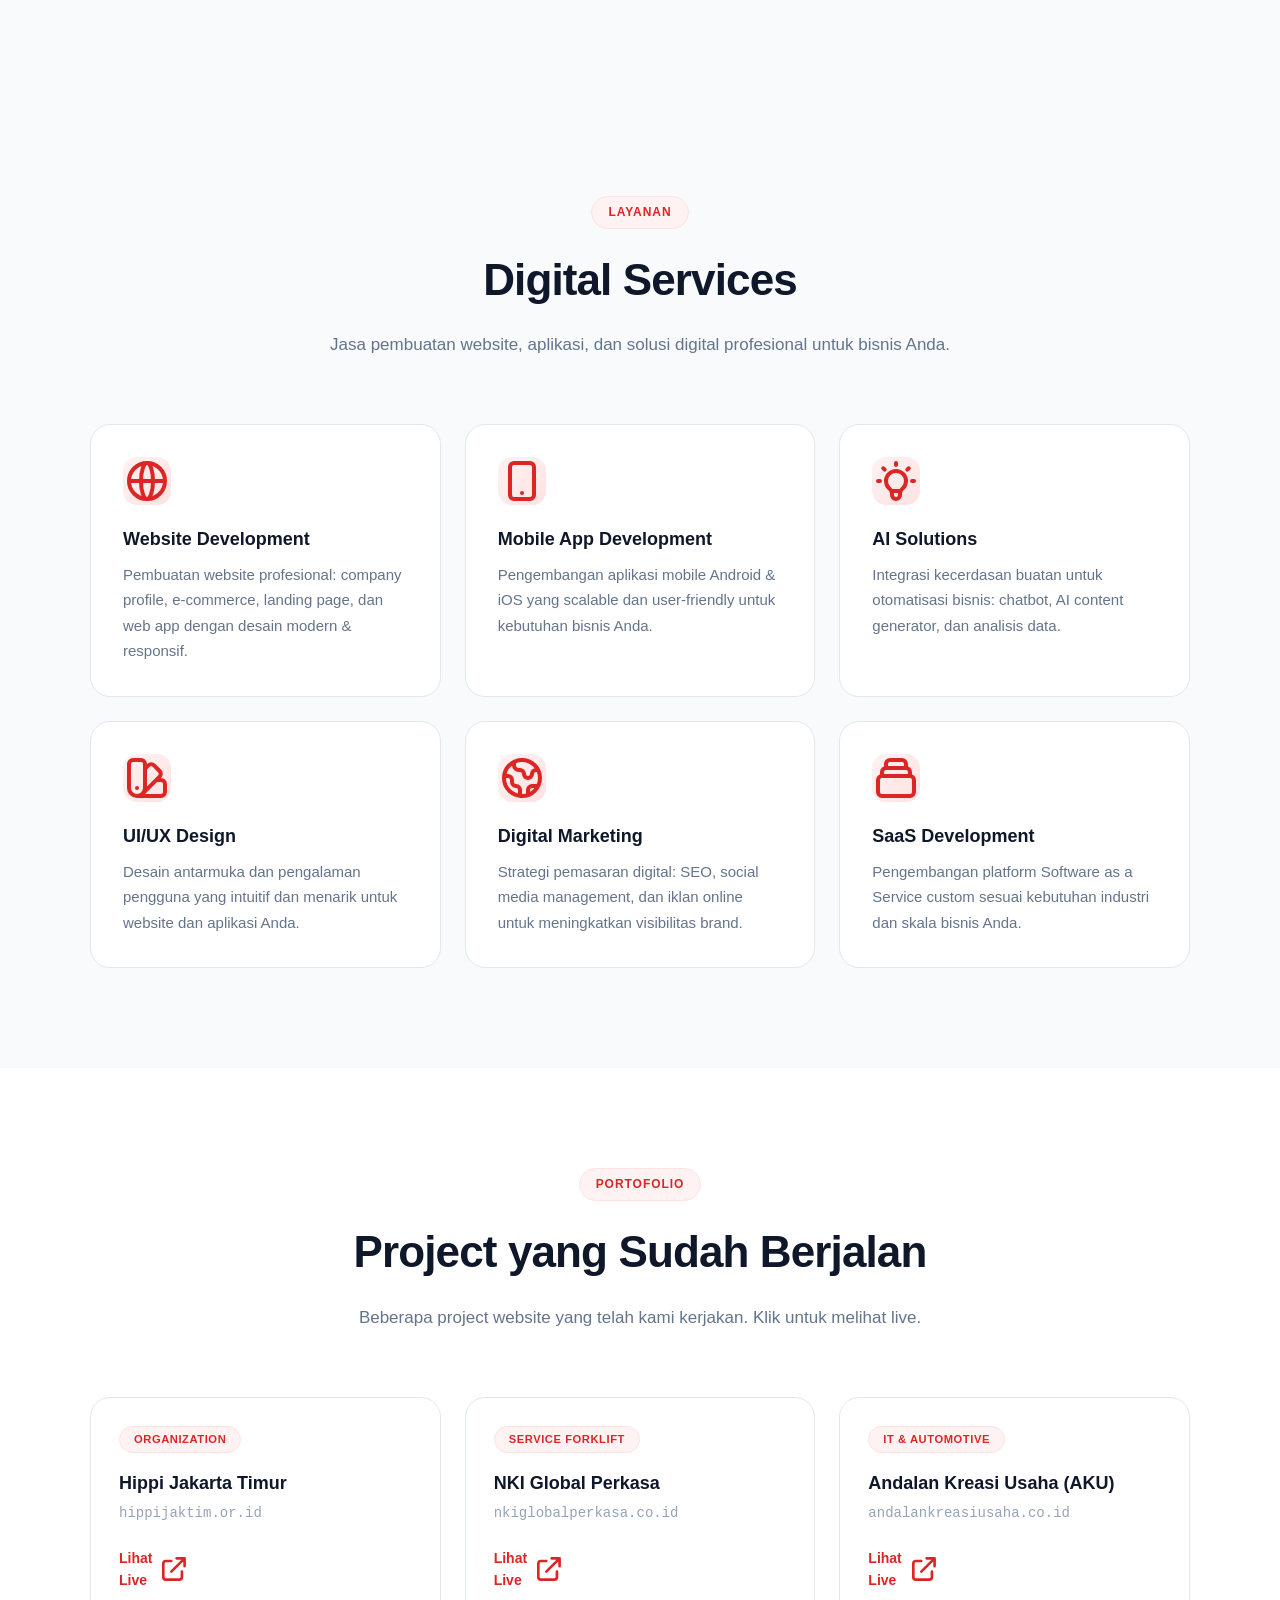
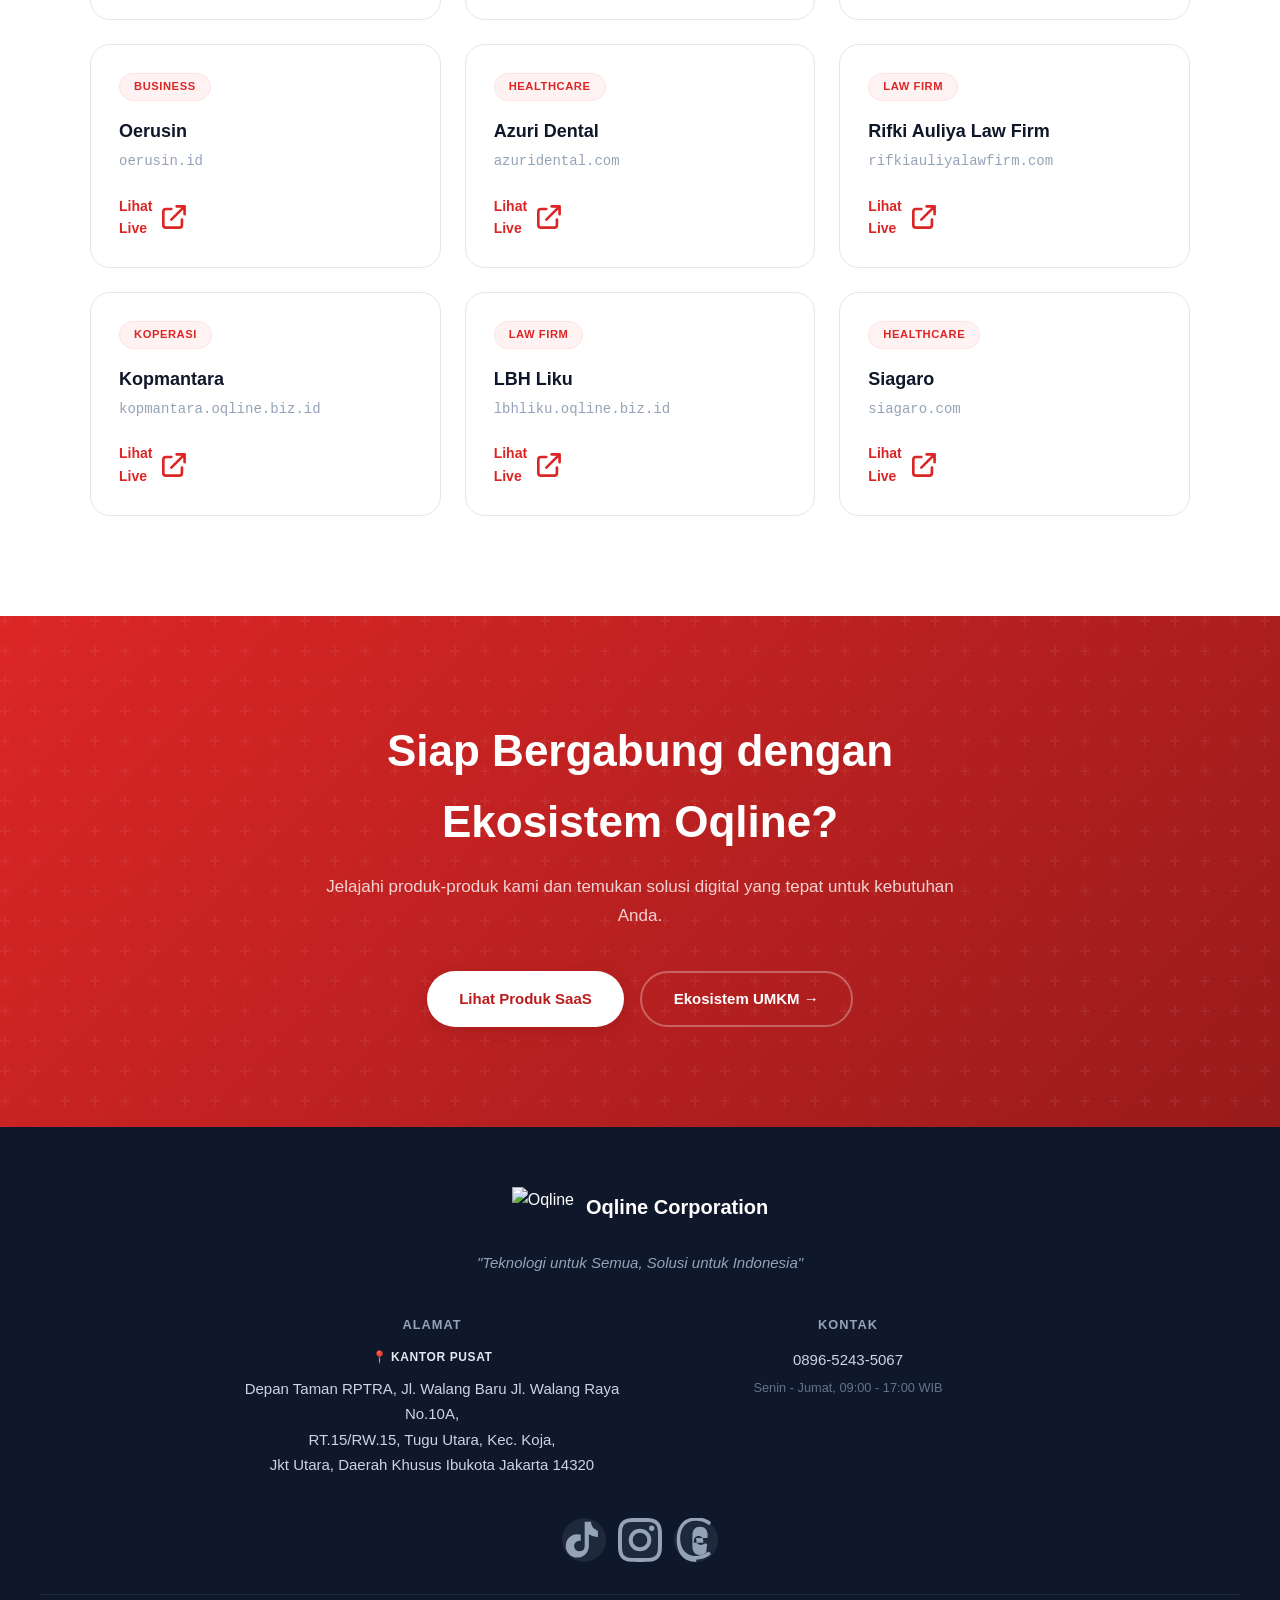
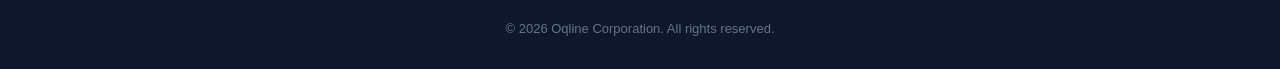
==== commit 1efe0790: "Update index.html" ====
--- a/index.html
+++ b/index.html
@@ -3,7 +3,7 @@
 <head>
     <meta charset="UTF-8">
     <meta name="viewport" content="width=device-width, initial-scale=1.0, maximum-scale=5.0">
-    <title>Oqline Corporation — Ekosistem Digital, SaaS & UMKM Indonesia</title>
+    <title>Oqline Corporation — Ekosistem Digital, SaaS & UMKM Indonesia | 2026</title>
     <meta name="description" content="Oqline Corporation menyediakan ekosistem digital: SaaS dan UMKM Ecosystem untuk bisnis dan kreator Indonesia.">
     <meta name="keywords" content="Oqline, SaaS Indonesia, UMKM digital, cek plagiasi, invoice digital">
     <meta name="author" content="Oqline Corporation">
@@ -37,10 +37,10 @@
         "foundingDate": "2024",
         "address": {
             "@type": "PostalAddress",
-            "streetAddress": "KOMPLEK TNI AL, Gedung Puskopal, Jl. Tabah Raya Jl. Kodamar No.19 Lantai 2, RT.2/RW.9, Klp. Gading Bar.",
-            "addressLocality": "Kec. Klp. Gading, Jkt Utara",
+            "streetAddress": "Depan Taman RPTRA, Jl. Walang Baru Jl. Walang Raya No.10A, RT.15/RW.15, Tugu Utara, Kec. Koja, Jkt Utara",
+            "addressLocality": "Kec. Koja, Jkt Utara",
             "addressRegion": "Daerah Khusus Ibukota Jakarta",
-            "postalCode": "14240",
+            "postalCode": "14320",
             "addressCountry": "ID"
         },
         "telephone": "+62-896-5243-5067",
@@ -51,15 +51,31 @@
         ]
     }
     </script>
-<base target="_blank">
-<base target="_blank">
+
+    <meta name="robots" content="index, follow, max-image-preview:large, max-snippet:-1, max-video-preview:-1">
+    <link rel="sitemap" type="application/xml" title="Sitemap" href="/sitemap.xml">
+    <meta name="google-site-verification" content="GANTI_DENGAN_KODE_VERIFIKASI_GOOGLE_SEARCH_CONSOLE">
+
+    <script type="application/ld+json">
+    {
+        "@context": "https://schema.org",
+        "@type": "WebSite",
+        "name": "Oqline Corporation",
+        "url": "https://oqline.com",
+        "potentialAction": {
+            "@type": "SearchAction",
+            "target": "https://oqline.com/search?q={search_term_string}",
+            "query-input": "required name=search_term_string"
+        }
+    }
+    </script>
 <base target="_blank">
 </head>
 <body>
 
     <nav class="navbar" id="navbar">
         <div class="navbar-inner">
-            <a href="index.html" class="logo" target="_blank">
+            <a href="index.html" class="logo">
                 <!--<img src="https://raw.githubusercontent.com/jenderal45/oqline/main/logo-oqline.png" alt="Oqline Logo">-->
                 <img src="logo-oqline.png">
                 <div class="logo-text">
@@ -67,13 +83,13 @@
                 </div>
             </a>
             <div class="nav-links">
-                <a href="saas.html" class="nav-link" target="_blank">SaaS</a>
-                <a href="umkm.html" class="nav-link" target="_blank">UMKM</a>
-                <a href="ai.html" class="nav-link" target="_blank">AI</a>
+                <a href="saas.html" class="nav-link">SaaS</a>
+                <a href="umkm.html" class="nav-link">UMKM</a>
+                <a href="ai.html" class="nav-link">AI</a>
                 <a href="https://news.oqline.com" target="_blank" class="nav-link">News</a>
                 <a href="https://press.oqline.com" target="_blank" class="nav-link">Press</a>
-                <a href="#services" class="nav-link" target="_blank">Services</a>
-                <a href="#portfolio" class="nav-link" target="_blank">Portfolio</a>
+                <a href="#services" class="nav-link">Services</a>
+                <a href="#portfolio" class="nav-link">Portfolio</a>
             </div>
             <button class="mobile-menu-btn" id="mobile-menu-btn" aria-label="Menu">
                 <svg class="w-6 h-6" fill="none" stroke="currentColor" viewBox="0 0 24 24">
@@ -84,13 +100,13 @@
     </nav>
 
     <div class="mobile-menu" id="mobile-menu">
-        <a href="saas.html" class="mobile-nav-link" target="_blank">SaaS</a>
-        <a href="umkm.html" class="mobile-nav-link" target="_blank">UMKM</a>
-        <a href="ai.html" class="mobile-nav-link" target="_blank">AI</a>
+        <a href="saas.html" class="mobile-nav-link">SaaS</a>
+        <a href="umkm.html" class="mobile-nav-link">UMKM</a>
+        <a href="ai.html" class="mobile-nav-link">AI</a>
         <a href="https://news.oqline.com" target="_blank" class="mobile-nav-link">News</a>
         <a href="https://press.oqline.com" target="_blank" class="mobile-nav-link">Press</a>
-        <a href="#services" class="mobile-nav-link" target="_blank">Services</a>
-        <a href="#portfolio" class="mobile-nav-link" target="_blank">Portfolio</a>
+        <a href="#services" class="mobile-nav-link">Services</a>
+        <a href="#portfolio" class="mobile-nav-link">Portfolio</a>
     </div>
 
     <section class="hero">
@@ -112,8 +128,8 @@
             </p>
             <p class="hero-tagline">Teknologi untuk Semua, Solusi untuk Indonesia</p>
             <div class="hero-buttons">
-                <a href="#pilars" class="btn btn-primary" target="_blank">Jelajahi Ekosistem</a>
-                <a href="saas.html" class="btn btn-secondary" target="_blank">Lihat Produk →</a>
+                <a href="#pilars" class="btn btn-primary">Jelajahi Ekosistem</a>
+                <a href="saas.html" class="btn btn-secondary">Lihat Produk →</a>
             </div>
         </div>
         <div class="hero-scroll">
@@ -128,7 +144,7 @@
             <p class="section-desc">Solusi digital terintegrasi untuk berbagai kebutuhan bisnis, akademik, dan kecerdasan buatan.</p>
         </div>
         <div class="pilar-grid pilar-grid-3">
-            <a href="saas.html" class="pilar-card" target="_blank">
+            <a href="saas.html" class="pilar-card">
                 <div class="pilar-icon pilar-icon-saas">
                     <svg class="w-7 h-7" fill="none" stroke="currentColor" viewBox="0 0 24 24"><path stroke-linecap="round" stroke-linejoin="round" stroke-width="2" d="M19 11H5m14 0a2 2 0 012 2v6a2 2 0 01-2 2H5a2 2 0 01-2-2v-6a2 2 0 012-2m14 0V9a2 2 0 00-2-2M5 11V9a2 2 0 012-2m0 0V5a2 2 0 012-2h6a2 2 0 012 2v2M7 7h10"/></svg>
                 </div>
@@ -142,7 +158,7 @@
                     <svg class="w-5 h-5" fill="none" stroke="currentColor" viewBox="0 0 24 24"><path stroke-linecap="round" stroke-linejoin="round" stroke-width="2" d="M17 8l4 4m0 0l-4 4m4-4H3"/></svg>
                 </div>
             </a>
-            <a href="umkm.html" class="pilar-card" target="_blank">
+            <a href="umkm.html" class="pilar-card">
                 <div class="pilar-icon pilar-icon-umkm">
                     <svg class="w-7 h-7" fill="none" stroke="currentColor" viewBox="0 0 24 24"><path stroke-linecap="round" stroke-linejoin="round" stroke-width="2" d="M16 11V7a4 4 0 00-8 0v4M5 9h14l1 12H4L5 9z"/></svg>
                 </div>
@@ -156,7 +172,7 @@
                     <svg class="w-5 h-5" fill="none" stroke="currentColor" viewBox="0 0 24 24"><path stroke-linecap="round" stroke-linejoin="round" stroke-width="2" d="M17 8l4 4m0 0l-4 4m4-4H3"/></svg>
                 </div>
             </a>
-            <a href="ai.html" class="pilar-card" target="_blank">
+            <a href="ai.html" class="pilar-card">
                 <div class="pilar-icon pilar-icon-ai">
                     <svg class="w-7 h-7" fill="none" stroke="currentColor" viewBox="0 0 24 24"><path stroke-linecap="round" stroke-linejoin="round" stroke-width="2" d="M9.75 17L9 20l-1 1h8l-1-1-.75-3M3 13h18M5 17h14a2 2 0 002-2V5a2 2 0 00-2-2H5a2 2 0 00-2 2v10a2 2 0 002 2z"/></svg>
                 </div>
@@ -347,8 +363,8 @@
             <h2 class="cta-title">Siap Bergabung dengan Ekosistem Oqline?</h2>
             <p class="cta-desc">Jelajahi produk-produk kami dan temukan solusi digital yang tepat untuk kebutuhan Anda.</p>
             <div class="cta-buttons">
-                <a href="saas.html" class="btn btn-white" target="_blank">Lihat Produk SaaS</a>
-                <a href="umkm.html" class="btn btn-outline-white" target="_blank">Ekosistem UMKM →</a>
+                <a href="saas.html" class="btn btn-white">Lihat Produk SaaS</a>
+                <a href="umkm.html" class="btn btn-outline-white">Ekosistem UMKM →</a>
             </div>
         </div>
     </section>
@@ -367,8 +383,7 @@
                     <h4>Alamat</h4>
                     <p>
                     <strong style="color: #e2e8f0; font-size: 0.75rem; text-transform: uppercase; letter-spacing: 0.05em; display: block; margin-bottom: 0.5rem;">📍 Kantor Pusat</strong>
-                    KOMPLEK TNI AL, Gedung Puskopal,<br>Jl. Tabah Raya Jl. Kodamar No.19 Lantai 2,<br>Klp. Gading Bar., Kec. Klp. Gading,<br>Jkt Utara, DKI Jakarta 14240
-                    <br><br>
+                    Depan Taman RPTRA, Jl. Walang Baru Jl. Walang Raya No.10A,<br>RT.15/RW.15, Tugu Utara, Kec. Koja,<br>Jkt Utara, Daerah Khusus Ibukota Jakarta 14320</p>
                 </div>
                 <div class="footer-info-item">
                     <h4>Kontak</h4>
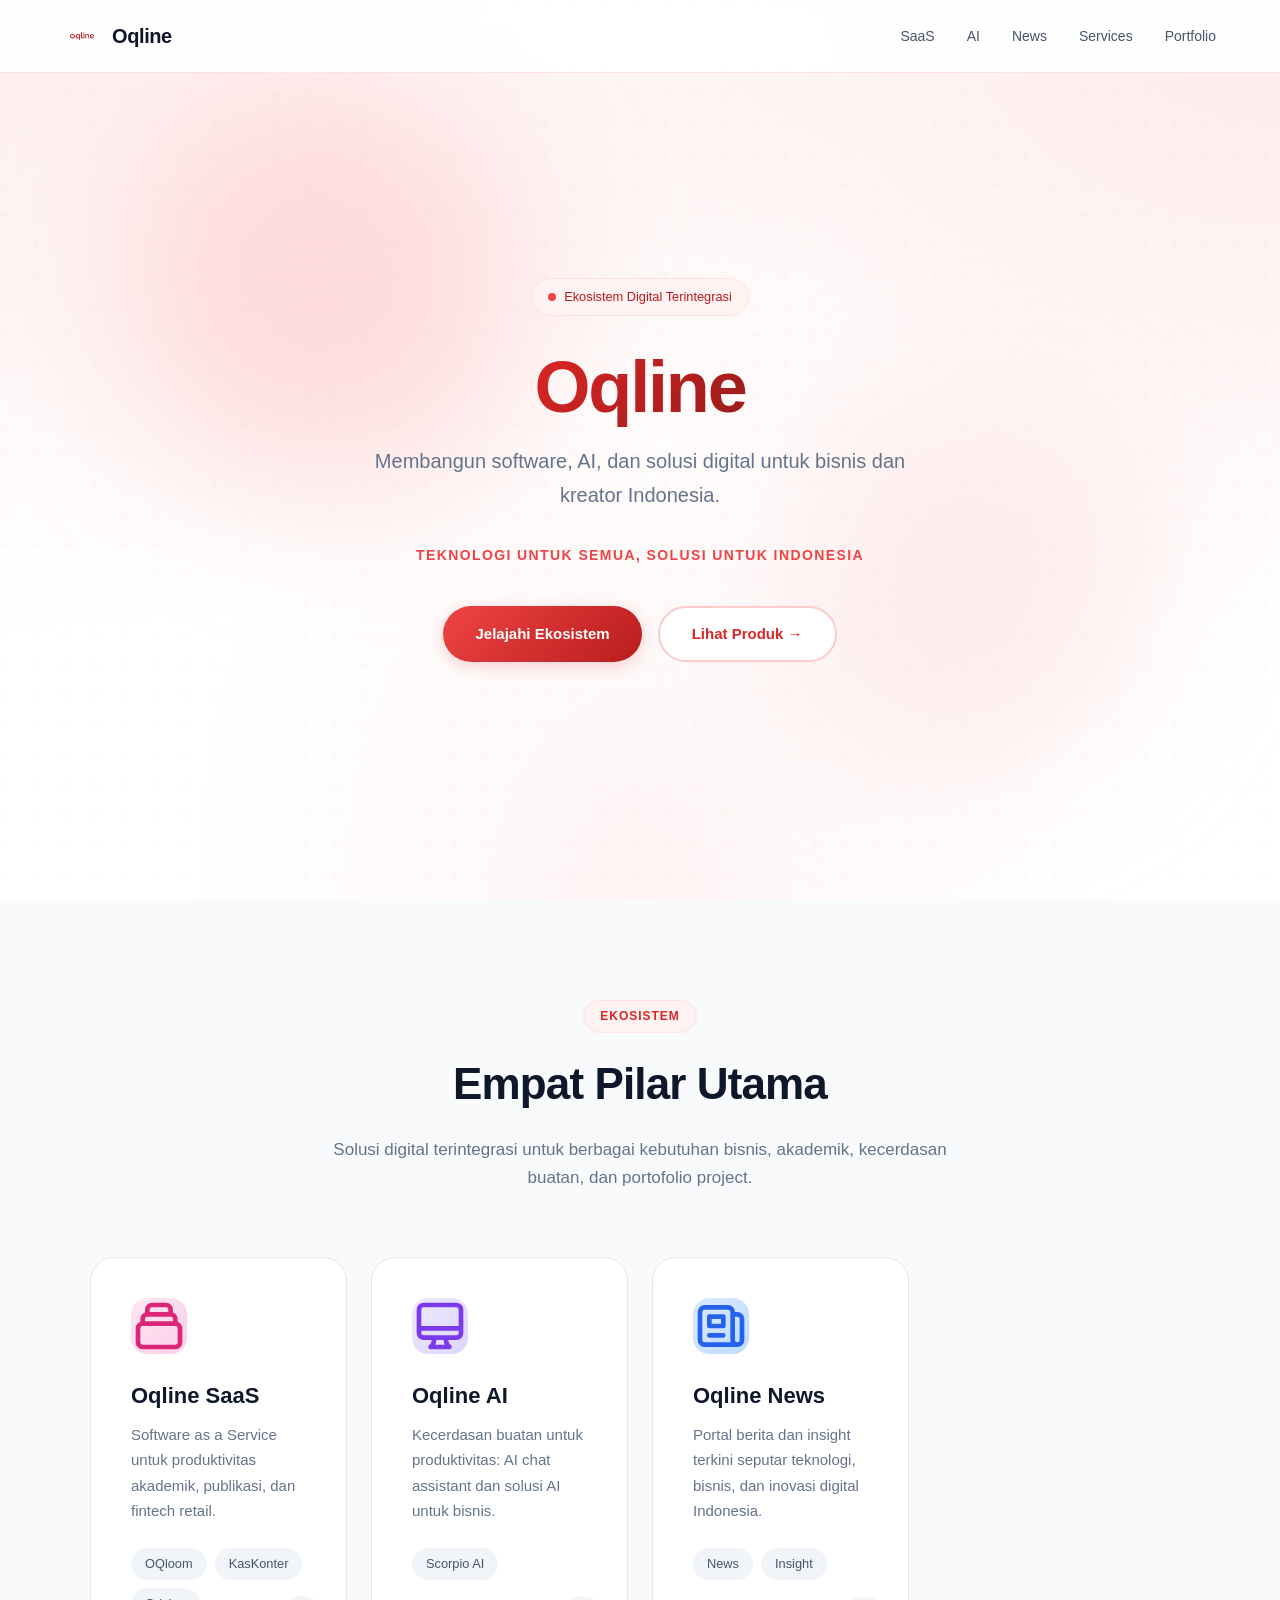
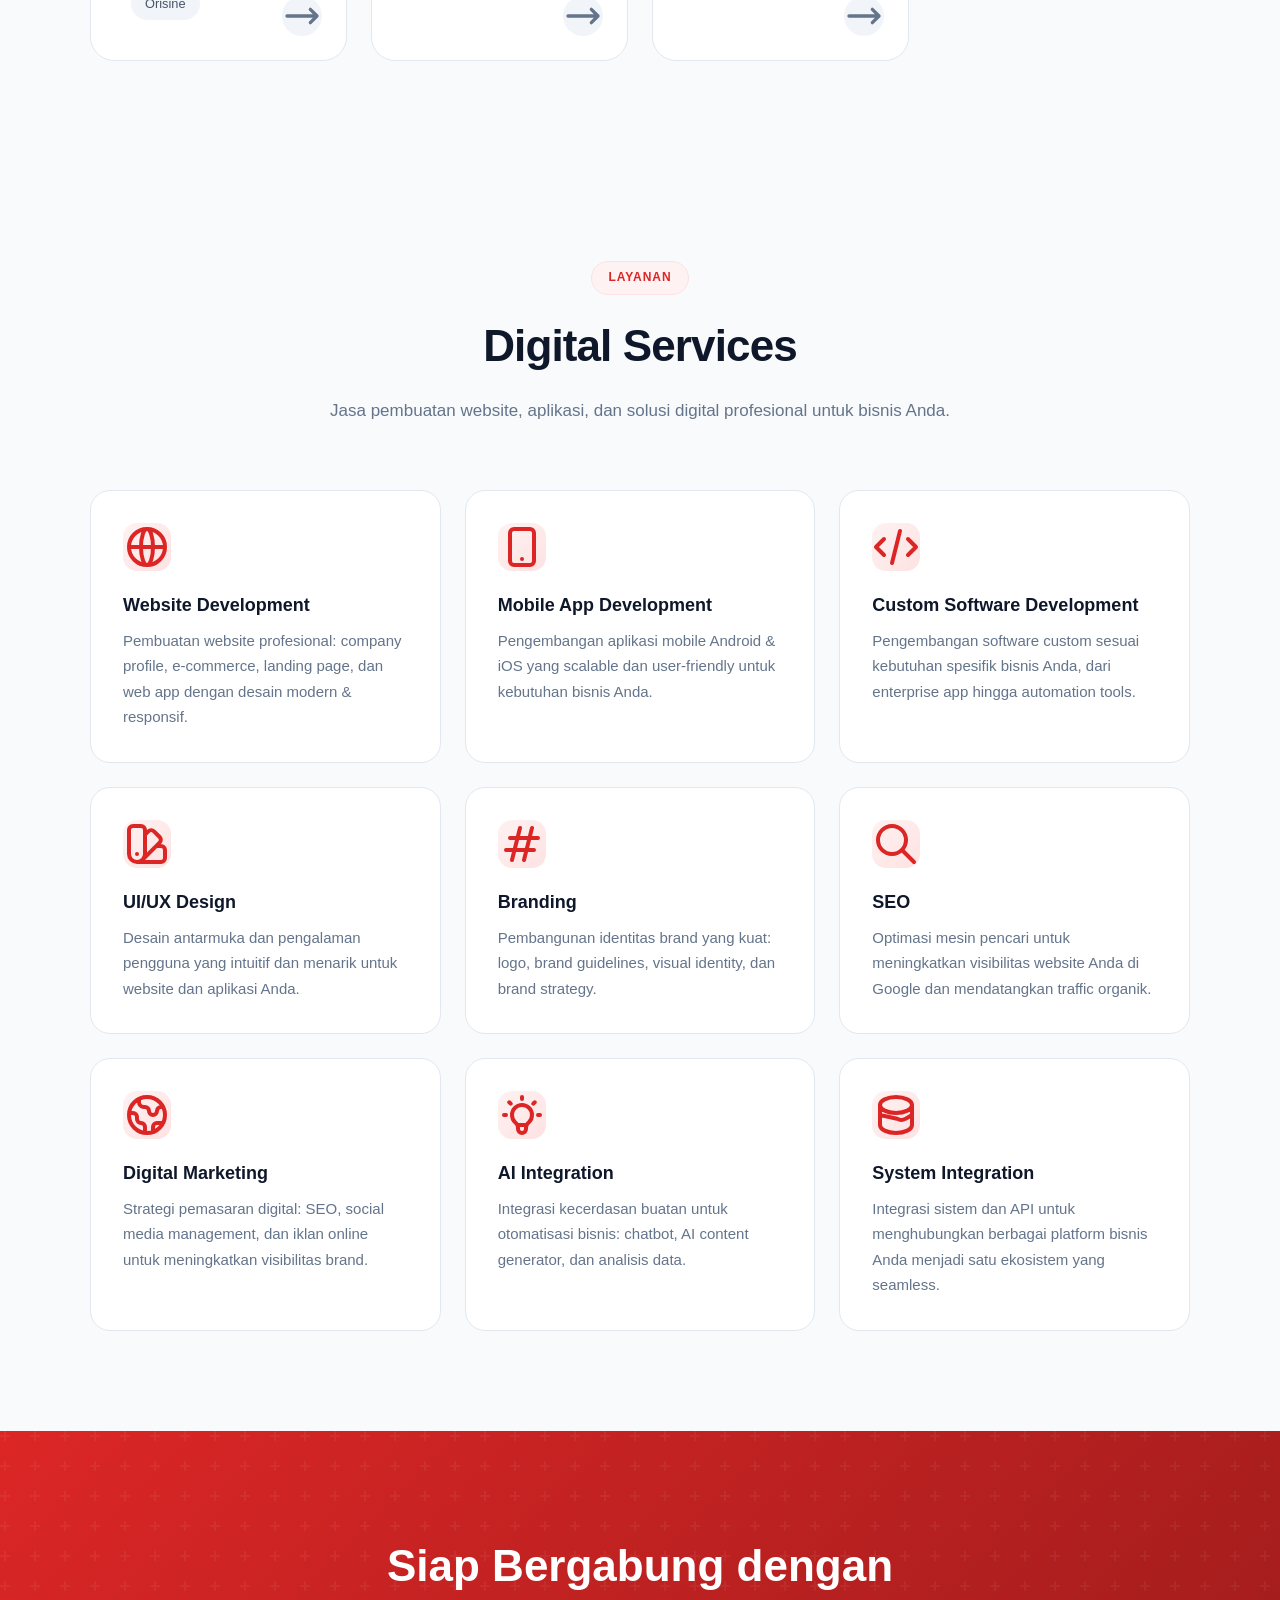
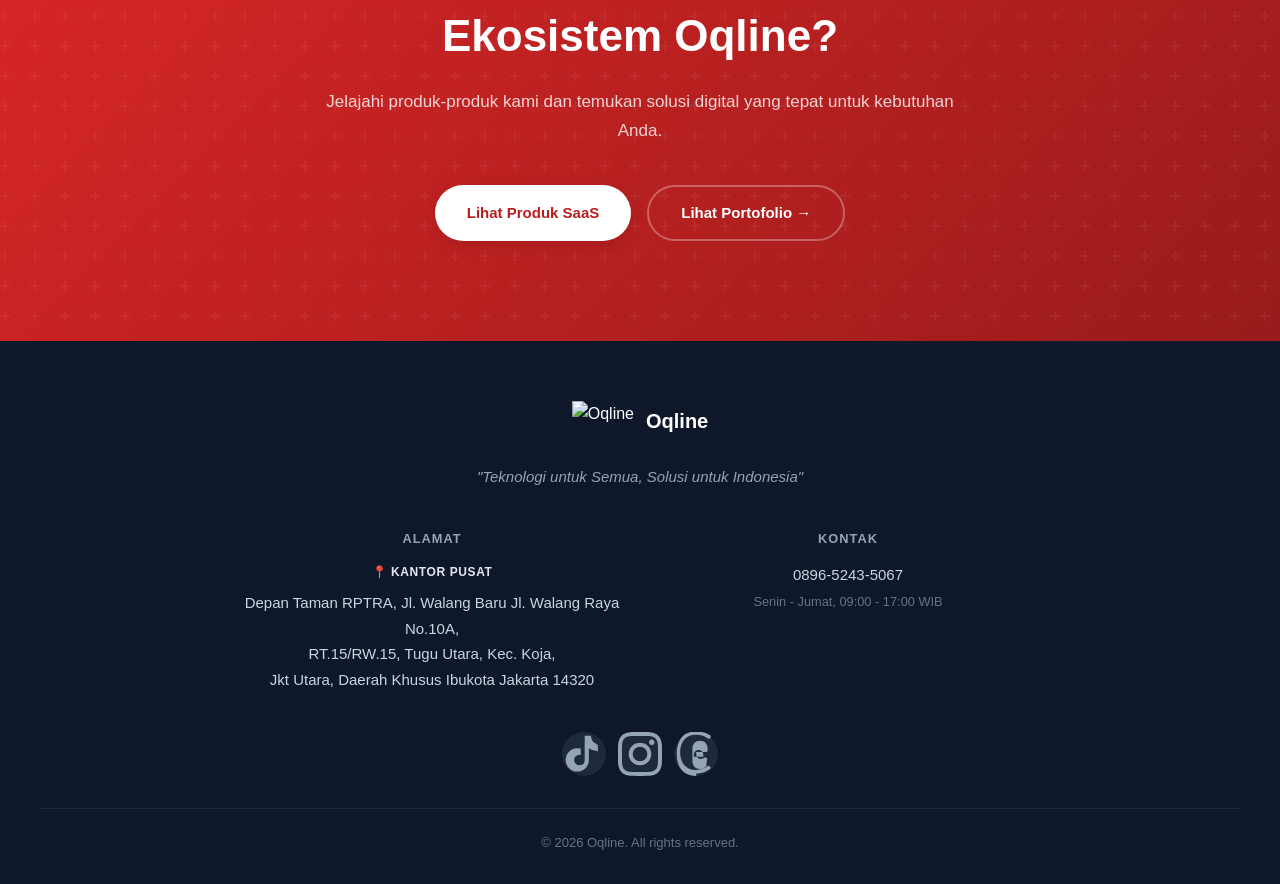
==== commit 8df2eafb: "Update index.html" ====
--- a/index.html
+++ b/index.html
@@ -3,21 +3,21 @@
 <head>
     <meta charset="UTF-8">
     <meta name="viewport" content="width=device-width, initial-scale=1.0, maximum-scale=5.0">
-    <title>Oqline Corporation — Ekosistem Digital, SaaS & UMKM Indonesia | 2026</title>
-    <meta name="description" content="Oqline Corporation menyediakan ekosistem digital: SaaS dan UMKM Ecosystem untuk bisnis dan kreator Indonesia.">
-    <meta name="keywords" content="Oqline, SaaS Indonesia, UMKM digital, cek plagiasi, invoice digital">
-    <meta name="author" content="Oqline Corporation">
-    <meta name="robots" content="index, follow">
+    <title>Oqline — Ekosistem Digital, SaaS & AI Indonesia</title>
+    <meta name="description" content="Oqline menyediakan ekosistem digital: SaaS (OQloom, KasKonter, Orisine), AI (Scorpio AI), News, dan Digital Services untuk Indonesia.">
+    <meta name="keywords" content="Oqline, SaaS Indonesia, OQloom, KasKonter, Orisine, Scorpio AI, Digital Services, Indonesia">
+    <meta name="author" content="Oqline">
+    <meta name="robots" content="index, follow, max-image-preview:large, max-snippet:-1, max-video-preview:-1">
     <link rel="canonical" href="https://oqline.com">
     <meta property="og:type" content="website">
     <meta property="og:url" content="https://oqline.com">
-    <meta property="og:title" content="Oqline Corporation — Ekosistem Digital, SaaS & UMKM Indonesia">
-    <meta property="og:description" content="Ekosistem digital dari Oqline: SaaS dan UMKM Ecosystem untuk Indonesia.">
-    <meta property="og:site_name" content="Oqline Corporation">
+    <meta property="og:title" content="Oqline — Ekosistem Digital, SaaS & AI Indonesia">
+    <meta property="og:description" content="Oqline menyediakan ekosistem digital: SaaS, AI, News, dan Digital Services untuk Indonesia.">
+    <meta property="og:site_name" content="Oqline">
     <meta property="og:locale" content="id_ID">
     <meta name="twitter:card" content="summary_large_image">
-    <meta name="twitter:title" content="Oqline Corporation — Ekosistem Digital, SaaS & UMKM Indonesia">
-    <meta name="twitter:description" content="Ekosistem digital dari OQLINE untuk Indonesia.">
+    <meta name="twitter:title" content="Oqline — Ekosistem Digital, SaaS & AI Indonesia">
+    <meta name="twitter:description" content="Ekosistem digital dari Oqline untuk Indonesia.">
     <meta name="twitter:site" content="@oqlineidn">
     <link rel="icon" type="image/png" href="https://raw.githubusercontent.com/jenderal45/oqline/main/logo-oqline.png">
     <link rel="apple-touch-icon" href="https://raw.githubusercontent.com/jenderal45/oqline/main/logo-oqline.png">
@@ -25,19 +25,22 @@
     <link rel="preconnect" href="https://fonts.googleapis.com">
     <link rel="preconnect" href="https://fonts.gstatic.com" crossorigin>
     <link rel="stylesheet" href="css/style.css">
+    <link rel="sitemap" type="application/xml" title="Sitemap" href="/sitemap.xml">
+    <meta name="google-site-verification" content="vVzTXoYngVQOq4cQOsM2kVoB0sjSjTj_yGMdr0BwAO8">
+
     <script type="application/ld+json">
     {
         "@context": "https://schema.org",
         "@type": "Organization",
-        "name": "Oqline Corporation",
+        "name": "Oqline",
         "alternateName": "Oqline",
         "url": "https://oqline.com",
         "logo": "https://oqline.com/assets/logo.png",
-        "description": "Oqline Corporation menyediakan ekosistem digital: SaaS dan UMKM Ecosystem untuk Indonesia.",
+        "description": "Oqline menyediakan ekosistem digital: SaaS, AI, News, dan Digital Services untuk Indonesia.",
         "foundingDate": "2024",
         "address": {
             "@type": "PostalAddress",
-            "streetAddress": "Depan Taman RPTRA, Jl. Walang Baru Jl. Walang Raya No.10A, RT.15/RW.15, Tugu Utara, Kec. Koja, Jkt Utara",
+            "streetAddress": "Depan Taman RPTRA, Jl. Walang Baru Jl. Walang Raya No.10A, RT.15/RW.15, Tugu Utara, Kec. Koja",
             "addressLocality": "Kec. Koja, Jkt Utara",
             "addressRegion": "Daerah Khusus Ibukota Jakarta",
             "postalCode": "14320",
@@ -51,16 +54,11 @@
         ]
     }
     </script>
-
-    <meta name="robots" content="index, follow, max-image-preview:large, max-snippet:-1, max-video-preview:-1">
-    <link rel="sitemap" type="application/xml" title="Sitemap" href="/sitemap.xml">
-    <meta name="google-site-verification" content="GANTI_DENGAN_KODE_VERIFIKASI_GOOGLE_SEARCH_CONSOLE">
-
     <script type="application/ld+json">
     {
         "@context": "https://schema.org",
         "@type": "WebSite",
-        "name": "Oqline Corporation",
+        "name": "Oqline",
         "url": "https://oqline.com",
         "potentialAction": {
             "@type": "SearchAction",
@@ -76,20 +74,17 @@
     <nav class="navbar" id="navbar">
         <div class="navbar-inner">
             <a href="index.html" class="logo">
-                <!--<img src="https://raw.githubusercontent.com/jenderal45/oqline/main/logo-oqline.png" alt="Oqline Logo">-->
-                <img src="logo-oqline.png">
+                <img src="logo-oqline.png" alt="Oqline Logo">
                 <div class="logo-text">
-                    <span class="logo-name">Oqline Corporation</span>
+                    <span class="logo-name">Oqline</span>
                 </div>
             </a>
             <div class="nav-links">
                 <a href="saas.html" class="nav-link">SaaS</a>
-                <a href="umkm.html" class="nav-link">UMKM</a>
                 <a href="ai.html" class="nav-link">AI</a>
                 <a href="https://news.oqline.com" target="_blank" class="nav-link">News</a>
-                <a href="https://press.oqline.com" target="_blank" class="nav-link">Press</a>
                 <a href="#services" class="nav-link">Services</a>
-                <a href="#portfolio" class="nav-link">Portfolio</a>
+                <a href="portfolio.html" class="nav-link">Portfolio</a>
             </div>
             <button class="mobile-menu-btn" id="mobile-menu-btn" aria-label="Menu">
                 <svg class="w-6 h-6" fill="none" stroke="currentColor" viewBox="0 0 24 24">
@@ -101,12 +96,10 @@
 
     <div class="mobile-menu" id="mobile-menu">
         <a href="saas.html" class="mobile-nav-link">SaaS</a>
-        <a href="umkm.html" class="mobile-nav-link">UMKM</a>
         <a href="ai.html" class="mobile-nav-link">AI</a>
         <a href="https://news.oqline.com" target="_blank" class="mobile-nav-link">News</a>
-        <a href="https://press.oqline.com" target="_blank" class="mobile-nav-link">Press</a>
         <a href="#services" class="mobile-nav-link">Services</a>
-        <a href="#portfolio" class="mobile-nav-link">Portfolio</a>
+        <a href="portfolio.html" class="mobile-nav-link">Portfolio</a>
     </div>
 
     <section class="hero">
@@ -118,17 +111,15 @@
                 <span class="hero-badge-dot"></span>
                 <span>Ekosistem Digital Terintegrasi</span>
             </div>
-            <!--<img src="https://oqlinereader.vercel.app/logo-oqline.png" class="hero-logo">-->
             <h1 class="hero-title">
-                <span class="hero-title-accent">Oqline</span><br>
-                <span style="color: #1e293b;">Corporation</span>
+                <span class="hero-title-accent">Oqline</span>
             </h1>
             <p class="hero-subtitle">
-                Membangun software, utilitas, dan ekosistem digital untuk UMKM, akademik, dan kreator Indonesia.
+                Membangun software, AI, dan solusi digital untuk bisnis dan kreator Indonesia.
             </p>
             <p class="hero-tagline">Teknologi untuk Semua, Solusi untuk Indonesia</p>
             <div class="hero-buttons">
-                <a href="#pilars" class="btn btn-primary">Jelajahi Ekosistem</a>
+                <a href="#ecosystem" class="btn btn-primary">Jelajahi Ekosistem</a>
                 <a href="saas.html" class="btn btn-secondary">Lihat Produk →</a>
             </div>
         </div>
@@ -137,13 +128,13 @@
         </div>
     </section>
 
-    <section class="section section-alt" id="pilars">
+    <section class="section section-alt" id="ecosystem">
         <div class="section-header">
             <span class="section-label">Ekosistem</span>
-            <h2 class="section-title">Tiga Pilar Utama</h2>
-            <p class="section-desc">Solusi digital terintegrasi untuk berbagai kebutuhan bisnis, akademik, dan kecerdasan buatan.</p>
-        </div>
-        <div class="pilar-grid pilar-grid-3">
+            <h2 class="section-title">Empat Pilar Utama</h2>
+            <p class="section-desc">Solusi digital terintegrasi untuk berbagai kebutuhan bisnis, akademik, kecerdasan buatan, dan portofolio project.</p>
+        </div>
+        <div class="pilar-grid pilar-grid-4">
             <a href="saas.html" class="pilar-card">
                 <div class="pilar-icon pilar-icon-saas">
                     <svg class="w-7 h-7" fill="none" stroke="currentColor" viewBox="0 0 24 24"><path stroke-linecap="round" stroke-linejoin="round" stroke-width="2" d="M19 11H5m14 0a2 2 0 012 2v6a2 2 0 01-2 2H5a2 2 0 01-2-2v-6a2 2 0 012-2m14 0V9a2 2 0 00-2-2M5 11V9a2 2 0 012-2m0 0V5a2 2 0 012-2h6a2 2 0 012 2v2M7 7h10"/></svg>
@@ -151,22 +142,9 @@
                 <h3>Oqline SaaS</h3>
                 <p>Software as a Service untuk produktivitas akademik, publikasi, dan fintech retail.</p>
                 <div class="pilar-products">
+                    <span class="pilar-product-tag">OQloom</span>
+                    <span class="pilar-product-tag">KasKonter</span>
                     <span class="pilar-product-tag">Orisine</span>
-                    <span class="pilar-product-tag">KasKonter</span>
-                </div>
-                <div class="pilar-arrow">
-                    <svg class="w-5 h-5" fill="none" stroke="currentColor" viewBox="0 0 24 24"><path stroke-linecap="round" stroke-linejoin="round" stroke-width="2" d="M17 8l4 4m0 0l-4 4m4-4H3"/></svg>
-                </div>
-            </a>
-            <a href="umkm.html" class="pilar-card">
-                <div class="pilar-icon pilar-icon-umkm">
-                    <svg class="w-7 h-7" fill="none" stroke="currentColor" viewBox="0 0 24 24"><path stroke-linecap="round" stroke-linejoin="round" stroke-width="2" d="M16 11V7a4 4 0 00-8 0v4M5 9h14l1 12H4L5 9z"/></svg>
-                </div>
-                <h3>UMKM Ecosystem</h3>
-                <p>Solusi digital untuk UMKM: invoice digital dan template website siap pakai.</p>
-                <div class="pilar-products">
-                    <span class="pilar-product-tag">NotaMu</span>
-                    <span class="pilar-product-tag">WebsiteMu</span>
                 </div>
                 <div class="pilar-arrow">
                     <svg class="w-5 h-5" fill="none" stroke="currentColor" viewBox="0 0 24 24"><path stroke-linecap="round" stroke-linejoin="round" stroke-width="2" d="M17 8l4 4m0 0l-4 4m4-4H3"/></svg>
@@ -177,10 +155,23 @@
                     <svg class="w-7 h-7" fill="none" stroke="currentColor" viewBox="0 0 24 24"><path stroke-linecap="round" stroke-linejoin="round" stroke-width="2" d="M9.75 17L9 20l-1 1h8l-1-1-.75-3M3 13h18M5 17h14a2 2 0 002-2V5a2 2 0 00-2-2H5a2 2 0 00-2 2v10a2 2 0 002 2z"/></svg>
                 </div>
                 <h3>Oqline AI</h3>
-                <p>Kecerdasan buatan untuk produktivitas: AI chat assistant, content generator, dan solusi AI untuk bisnis.</p>
+                <p>Kecerdasan buatan untuk produktivitas: AI chat assistant dan solusi AI untuk bisnis.</p>
                 <div class="pilar-products">
                     <span class="pilar-product-tag">Scorpio AI</span>
-                    <span class="pilar-product-tag">Oqline AI</span>
+                </div>
+                <div class="pilar-arrow">
+                    <svg class="w-5 h-5" fill="none" stroke="currentColor" viewBox="0 0 24 24"><path stroke-linecap="round" stroke-linejoin="round" stroke-width="2" d="M17 8l4 4m0 0l-4 4m4-4H3"/></svg>
+                </div>
+            </a>
+            <a href="https://news.oqline.com" target="_blank" class="pilar-card">
+                <div class="pilar-icon" style="background: linear-gradient(135deg, #dbeafe, #bfdbfe); color: #2563eb;">
+                    <svg class="w-7 h-7" fill="none" stroke="currentColor" viewBox="0 0 24 24"><path stroke-linecap="round" stroke-linejoin="round" stroke-width="2" d="M19 20H5a2 2 0 01-2-2V6a2 2 0 012-2h10a2 2 0 012 2v1m2 13a2 2 0 01-2-2V7m2 13a2 2 0 002-2V9a2 2 0 00-2-2h-2m-4-3H9M7 16h6M7 8h6v4H7V8z"/></svg>
+                </div>
+                <h3>Oqline News</h3>
+                <p>Portal berita dan insight terkini seputar teknologi, bisnis, dan inovasi digital Indonesia.</p>
+                <div class="pilar-products">
+                    <span class="pilar-product-tag">News</span>
+                    <span class="pilar-product-tag">Insight</span>
                 </div>
                 <div class="pilar-arrow">
                     <svg class="w-5 h-5" fill="none" stroke="currentColor" viewBox="0 0 24 24"><path stroke-linecap="round" stroke-linejoin="round" stroke-width="2" d="M17 8l4 4m0 0l-4 4m4-4H3"/></svg>
@@ -212,10 +203,10 @@
             </div>
             <div class="service-card">
                 <div class="service-icon">
-                    <svg class="w-6 h-6" fill="none" stroke="currentColor" viewBox="0 0 24 24"><path stroke-linecap="round" stroke-linejoin="round" stroke-width="2" d="M9.663 17h4.673M12 3v1m6.364 1.636l-.707.707M21 12h-1M4 12H3m3.343-5.657l-.707-.707m2.828 9.9a5 5 0 117.072 0l-.548.547A3.374 3.374 0 0014 18.469V19a2 2 0 11-4 0v-.531c0-.895-.356-1.754-.988-2.386l-.548-.547z"/></svg>
-                </div>
-                <h3>AI Solutions</h3>
-                <p>Integrasi kecerdasan buatan untuk otomatisasi bisnis: chatbot, AI content generator, dan analisis data.</p>
+                    <svg class="w-6 h-6" fill="none" stroke="currentColor" viewBox="0 0 24 24"><path stroke-linecap="round" stroke-linejoin="round" stroke-width="2" d="M10 20l4-16m4 4l4 4-4 4M6 16l-4-4 4-4"/></svg>
+                </div>
+                <h3>Custom Software Development</h3>
+                <p>Pengembangan software custom sesuai kebutuhan spesifik bisnis Anda, dari enterprise app hingga automation tools.</p>
             </div>
             <div class="service-card">
                 <div class="service-icon">
@@ -226,6 +217,20 @@
             </div>
             <div class="service-card">
                 <div class="service-icon">
+                    <svg class="w-6 h-6" fill="none" stroke="currentColor" viewBox="0 0 24 24"><path stroke-linecap="round" stroke-linejoin="round" stroke-width="2" d="M7 20l4-16m2 16l4-16M6 9h14M4 15h14"/></svg>
+                </div>
+                <h3>Branding</h3>
+                <p>Pembangunan identitas brand yang kuat: logo, brand guidelines, visual identity, dan brand strategy.</p>
+            </div>
+            <div class="service-card">
+                <div class="service-icon">
+                    <svg class="w-6 h-6" fill="none" stroke="currentColor" viewBox="0 0 24 24"><path stroke-linecap="round" stroke-linejoin="round" stroke-width="2" d="M21 21l-6-6m2-5a7 7 0 11-14 0 7 7 0 0114 0z"/></svg>
+                </div>
+                <h3>SEO</h3>
+                <p>Optimasi mesin pencari untuk meningkatkan visibilitas website Anda di Google dan mendatangkan traffic organik.</p>
+            </div>
+            <div class="service-card">
+                <div class="service-icon">
                     <svg class="w-6 h-6" fill="none" stroke="currentColor" viewBox="0 0 24 24"><path stroke-linecap="round" stroke-linejoin="round" stroke-width="2" d="M3.055 11H5a2 2 0 012 2v1a2 2 0 002 2 2 2 0 012 2v2.945M8 3.935V5.5A2.5 2.5 0 0010.5 8h.5a2 2 0 012 2 2 2 0 104 0 2 2 0 012-2h1.064M15 20.488V18a2 2 0 012-2h3.064M21 12a9 9 0 11-18 0 9 9 0 0118 0z"/></svg>
                 </div>
                 <h3>Digital Marketing</h3>
@@ -233,128 +238,18 @@
             </div>
             <div class="service-card">
                 <div class="service-icon">
-                    <svg class="w-6 h-6" fill="none" stroke="currentColor" viewBox="0 0 24 24"><path stroke-linecap="round" stroke-linejoin="round" stroke-width="2" d="M19 11H5m14 0a2 2 0 012 2v6a2 2 0 01-2 2H5a2 2 0 01-2-2v-6a2 2 0 012-2m14 0V9a2 2 0 00-2-2M5 11V9a2 2 0 012-2m0 0V5a2 2 0 012-2h6a2 2 0 012 2v2M7 7h10"/></svg>
-                </div>
-                <h3>SaaS Development</h3>
-                <p>Pengembangan platform Software as a Service custom sesuai kebutuhan industri dan skala bisnis Anda.</p>
-            </div>
-        </div>
-    </section>
-
-    <section class="section" id="portfolio">
-        <div class="section-header">
-            <span class="section-label">Portofolio</span>
-            <h2 class="section-title">Project yang Sudah Berjalan</h2>
-            <p class="section-desc">Beberapa project website yang telah kami kerjakan. Klik untuk melihat live.</p>
-        </div>
-        <div class="portfolio-grid">
-            <a href="https://hippijaktim.or.id" target="_blank" class="portfolio-card">
-                <div class="portfolio-card-header">
-                    <span class="portfolio-category">Organization</span>
-                </div>
-                <h3>Hippi Jakarta Timur</h3>
-                <p class="portfolio-url">hippijaktim.or.id</p>
-                <span class="portfolio-link">
-                    Lihat Live
-                    <svg class="w-4 h-4" fill="none" stroke="currentColor" viewBox="0 0 24 24"><path stroke-linecap="round" stroke-linejoin="round" stroke-width="2" d="M10 6H6a2 2 0 00-2 2v10a2 2 0 002 2h10a2 2 0 002-2v-4M14 4h6m0 0v6m0-6L10 14"/></svg>
-                </span>
-            </a>
-
-            <a href="https://nkiglobalperkasa.co.id" target="_blank" class="portfolio-card">
-                <div class="portfolio-card-header">
-                    <span class="portfolio-category">Service Forklift</span>
-                </div>
-                <h3>NKI Global Perkasa</h3>
-                <p class="portfolio-url">nkiglobalperkasa.co.id</p>
-                <span class="portfolio-link">
-                    Lihat Live
-                    <svg class="w-4 h-4" fill="none" stroke="currentColor" viewBox="0 0 24 24"><path stroke-linecap="round" stroke-linejoin="round" stroke-width="2" d="M10 6H6a2 2 0 00-2 2v10a2 2 0 002 2h10a2 2 0 002-2v-4M14 4h6m0 0v6m0-6L10 14"/></svg>
-                </span>
-            </a>
-
-            <a href="https://andalankreasiusaha.co.id" target="_blank" class="portfolio-card">
-                <div class="portfolio-card-header">
-                    <span class="portfolio-category">IT & Automotive</span>
-                </div>
-                <h3>Andalan Kreasi Usaha (AKU)</h3>
-                <p class="portfolio-url">andalankreasiusaha.co.id</p>
-                <span class="portfolio-link">
-                    Lihat Live
-                    <svg class="w-4 h-4" fill="none" stroke="currentColor" viewBox="0 0 24 24"><path stroke-linecap="round" stroke-linejoin="round" stroke-width="2" d="M10 6H6a2 2 0 00-2 2v10a2 2 0 002 2h10a2 2 0 002-2v-4M14 4h6m0 0v6m0-6L10 14"/></svg>
-                </span>
-            </a>
-
-            <a href="https://oerusin.id" target="_blank" class="portfolio-card">
-                <div class="portfolio-card-header">
-                    <span class="portfolio-category">Business</span>
-                </div>
-                <h3>Oerusin</h3>
-                <p class="portfolio-url">oerusin.id</p>
-                <span class="portfolio-link">
-                    Lihat Live
-                    <svg class="w-4 h-4" fill="none" stroke="currentColor" viewBox="0 0 24 24"><path stroke-linecap="round" stroke-linejoin="round" stroke-width="2" d="M10 6H6a2 2 0 00-2 2v10a2 2 0 002 2h10a2 2 0 002-2v-4M14 4h6m0 0v6m0-6L10 14"/></svg>
-                </span>
-            </a>
-
-            <a href="https://azuridental.com" target="_blank" class="portfolio-card">
-                <div class="portfolio-card-header">
-                    <span class="portfolio-category">Healthcare</span>
-                </div>
-                <h3>Azuri Dental</h3>
-                <p class="portfolio-url">azuridental.com</p>
-                <span class="portfolio-link">
-                    Lihat Live
-                    <svg class="w-4 h-4" fill="none" stroke="currentColor" viewBox="0 0 24 24"><path stroke-linecap="round" stroke-linejoin="round" stroke-width="2" d="M10 6H6a2 2 0 00-2 2v10a2 2 0 002 2h10a2 2 0 002-2v-4M14 4h6m0 0v6m0-6L10 14"/></svg>
-                </span>
-            </a>
-
-            <a href="https://rifkiauliyalawfirm.com" target="_blank" class="portfolio-card">
-                <div class="portfolio-card-header">
-                    <span class="portfolio-category">Law Firm</span>
-                </div>
-                <h3>Rifki Auliya Law Firm</h3>
-                <p class="portfolio-url">rifkiauliyalawfirm.com</p>
-                <span class="portfolio-link">
-                    Lihat Live
-                    <svg class="w-4 h-4" fill="none" stroke="currentColor" viewBox="0 0 24 24"><path stroke-linecap="round" stroke-linejoin="round" stroke-width="2" d="M10 6H6a2 2 0 00-2 2v10a2 2 0 002 2h10a2 2 0 002-2v-4M14 4h6m0 0v6m0-6L10 14"/></svg>
-                </span>
-            </a>
-
-            <a href="https://kopmantara.oqline.biz.id" target="_blank" class="portfolio-card">
-                <div class="portfolio-card-header">
-                    <span class="portfolio-category">Koperasi</span>
-                </div>
-                <h3>Kopmantara</h3>
-                <p class="portfolio-url">kopmantara.oqline.biz.id</p>
-                <span class="portfolio-link">
-                    Lihat Live
-                    <svg class="w-4 h-4" fill="none" stroke="currentColor" viewBox="0 0 24 24"><path stroke-linecap="round" stroke-linejoin="round" stroke-width="2" d="M10 6H6a2 2 0 00-2 2v10a2 2 0 002 2h10a2 2 0 002-2v-4M14 4h6m0 0v6m0-6L10 14"/></svg>
-                </span>
-            </a>
-
-            <a href="https://lbhliku.oqline.biz.id" target="_blank" class="portfolio-card">
-                <div class="portfolio-card-header">
-                    <span class="portfolio-category">Law Firm</span>
-                </div>
-                <h3>LBH Liku</h3>
-                <p class="portfolio-url">lbhliku.oqline.biz.id</p>
-                <span class="portfolio-link">
-                    Lihat Live
-                    <svg class="w-4 h-4" fill="none" stroke="currentColor" viewBox="0 0 24 24"><path stroke-linecap="round" stroke-linejoin="round" stroke-width="2" d="M10 6H6a2 2 0 00-2 2v10a2 2 0 002 2h10a2 2 0 002-2v-4M14 4h6m0 0v6m0-6L10 14"/></svg>
-                </span>
-            </a>
-
-            <a href="https://siagaro.com" target="_blank" class="portfolio-card">
-                <div class="portfolio-card-header">
-                    <span class="portfolio-category">Healthcare</span>
-                </div>
-                <h3>Siagaro</h3>
-                <p class="portfolio-url">siagaro.com</p>
-                <span class="portfolio-link">
-                    Lihat Live
-                    <svg class="w-4 h-4" fill="none" stroke="currentColor" viewBox="0 0 24 24"><path stroke-linecap="round" stroke-linejoin="round" stroke-width="2" d="M10 6H6a2 2 0 00-2 2v10a2 2 0 002 2h10a2 2 0 002-2v-4M14 4h6m0 0v6m0-6L10 14"/></svg>
-                </span>
-            </a>
+                    <svg class="w-6 h-6" fill="none" stroke="currentColor" viewBox="0 0 24 24"><path stroke-linecap="round" stroke-linejoin="round" stroke-width="2" d="M9.663 17h4.673M12 3v1m6.364 1.636l-.707.707M21 12h-1M4 12H3m3.343-5.657l-.707-.707m2.828 9.9a5 5 0 117.072 0l-.548.547A3.374 3.374 0 0014 18.469V19a2 2 0 11-4 0v-.531c0-.895-.356-1.754-.988-2.386l-.548-.547z"/></svg>
+                </div>
+                <h3>AI Integration</h3>
+                <p>Integrasi kecerdasan buatan untuk otomatisasi bisnis: chatbot, AI content generator, dan analisis data.</p>
+            </div>
+            <div class="service-card">
+                <div class="service-icon">
+                    <svg class="w-6 h-6" fill="none" stroke="currentColor" viewBox="0 0 24 24"><path stroke-linecap="round" stroke-linejoin="round" stroke-width="2" d="M4 7v10c0 2.21 3.582 4 8 4s8-1.79 8-4V7M4 7c0 2.21 3.582 4 8 4s8-1.79 8-4M4 7c0-2.21 3.582-4 8-4s8 1.79 8 4m0 5l-3.16 1.84a4 4 0 01-4.32 0L4 12"/></svg>
+                </div>
+                <h3>System Integration</h3>
+                <p>Integrasi sistem dan API untuk menghubungkan berbagai platform bisnis Anda menjadi satu ekosistem yang seamless.</p>
+            </div>
         </div>
     </section>
 
@@ -364,7 +259,7 @@
             <p class="cta-desc">Jelajahi produk-produk kami dan temukan solusi digital yang tepat untuk kebutuhan Anda.</p>
             <div class="cta-buttons">
                 <a href="saas.html" class="btn btn-white">Lihat Produk SaaS</a>
-                <a href="umkm.html" class="btn btn-outline-white">Ekosistem UMKM →</a>
+                <a href="portfolio.html" class="btn btn-outline-white">Lihat Portofolio →</a>
             </div>
         </div>
     </section>
@@ -374,7 +269,7 @@
             <div class="footer-top">
                 <div class="footer-logo">
                     <img src="https://raw.githubusercontent.com/jenderal45/oqline/main/logo-oqline.png" alt="Oqline">
-                    <span class="footer-logo-text">Oqline Corporation</span>
+                    <span class="footer-logo-text">Oqline</span>
                 </div>
                 <p class="footer-tagline">"Teknologi untuk Semua, Solusi untuk Indonesia"</p>
             </div>
@@ -403,7 +298,7 @@
                 </a>
             </div>
             <div class="footer-bottom">
-                © 2026 Oqline Corporation. All rights reserved.
+                © 2026 Oqline. All rights reserved.
             </div>
         </div>
     </footer>
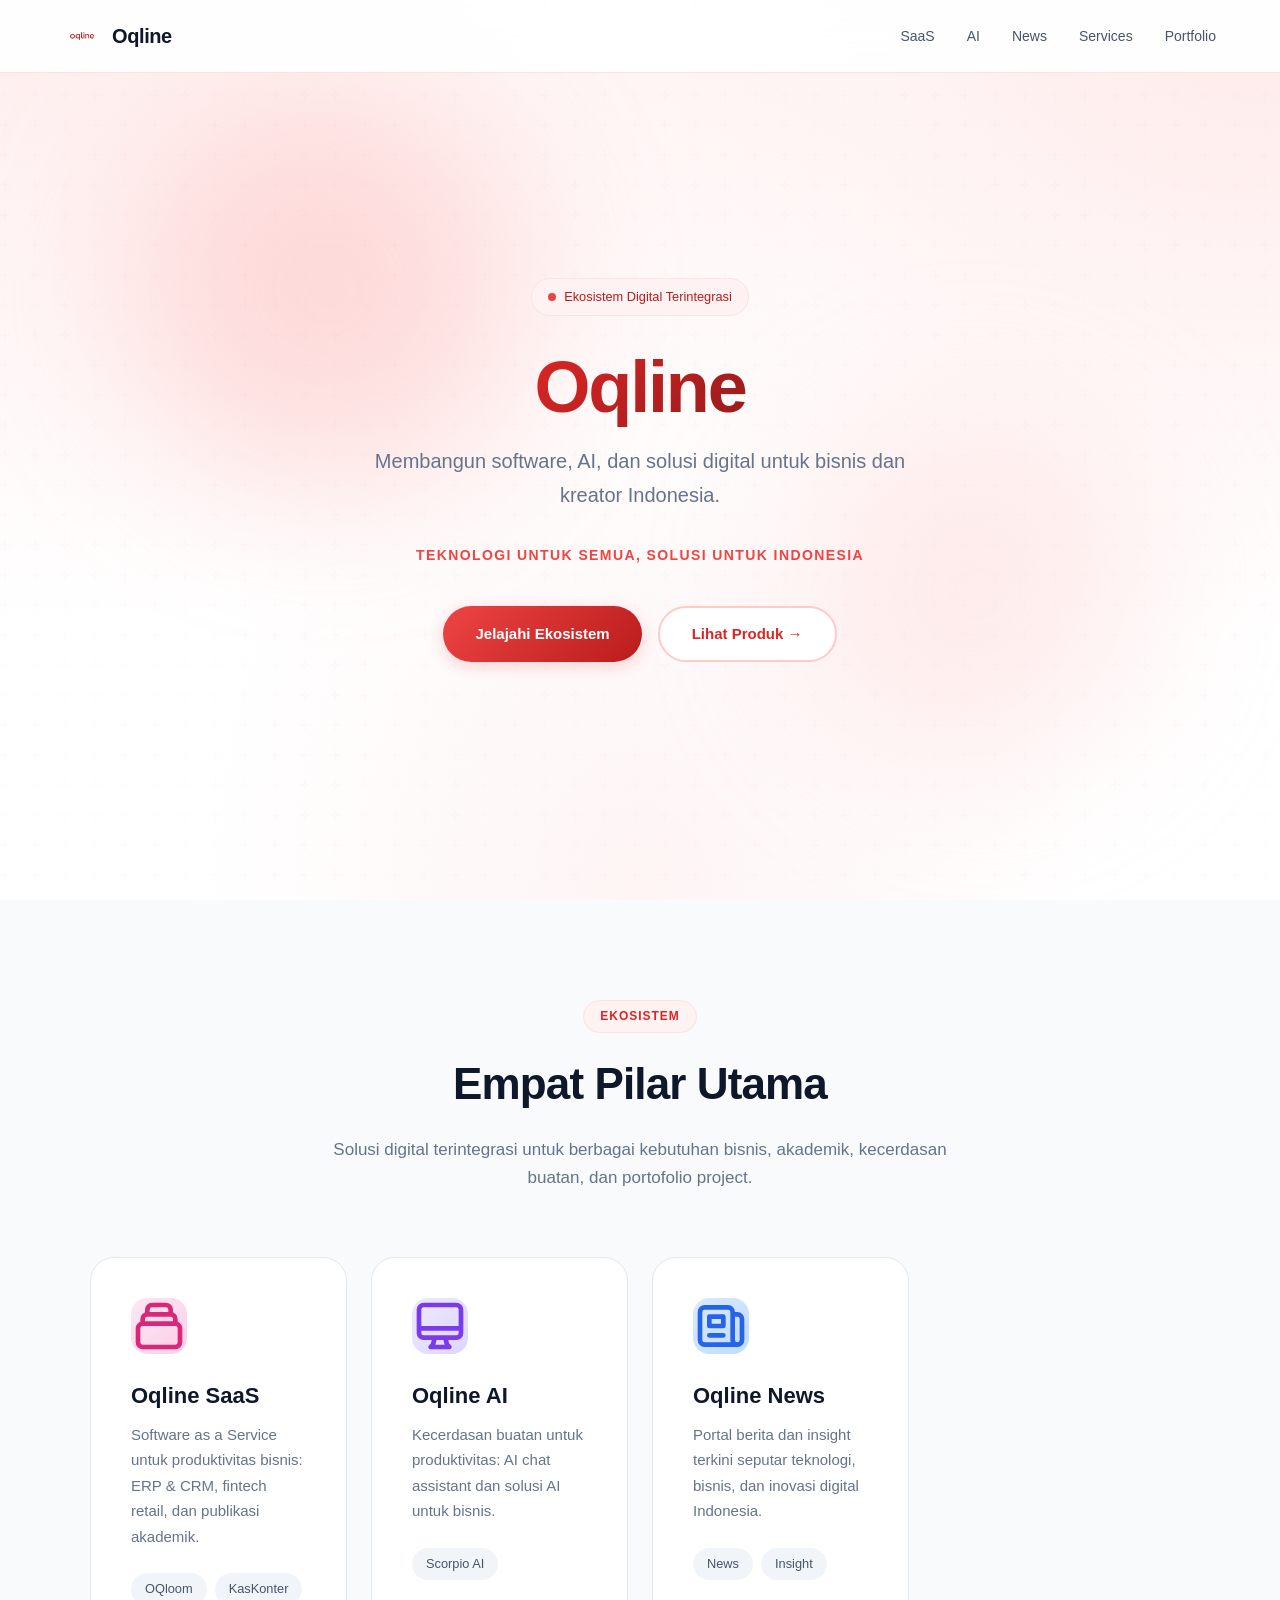
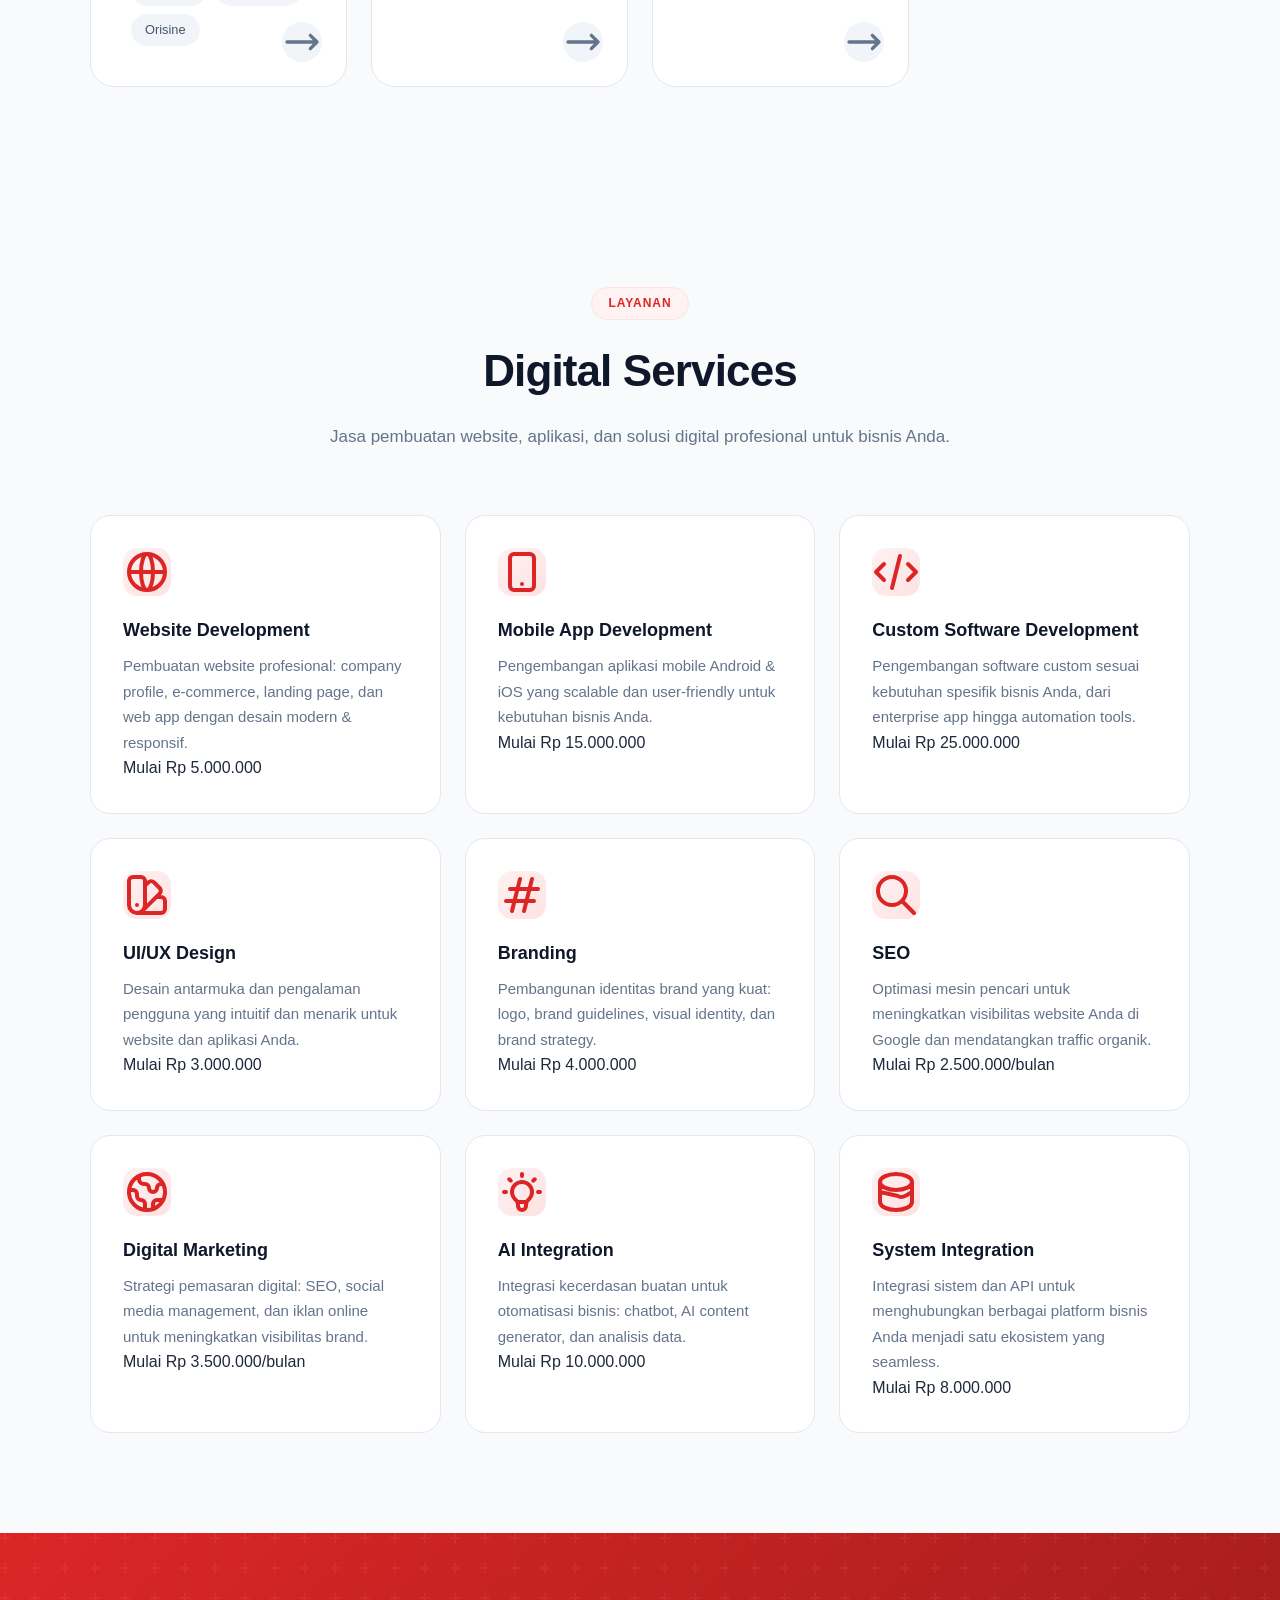
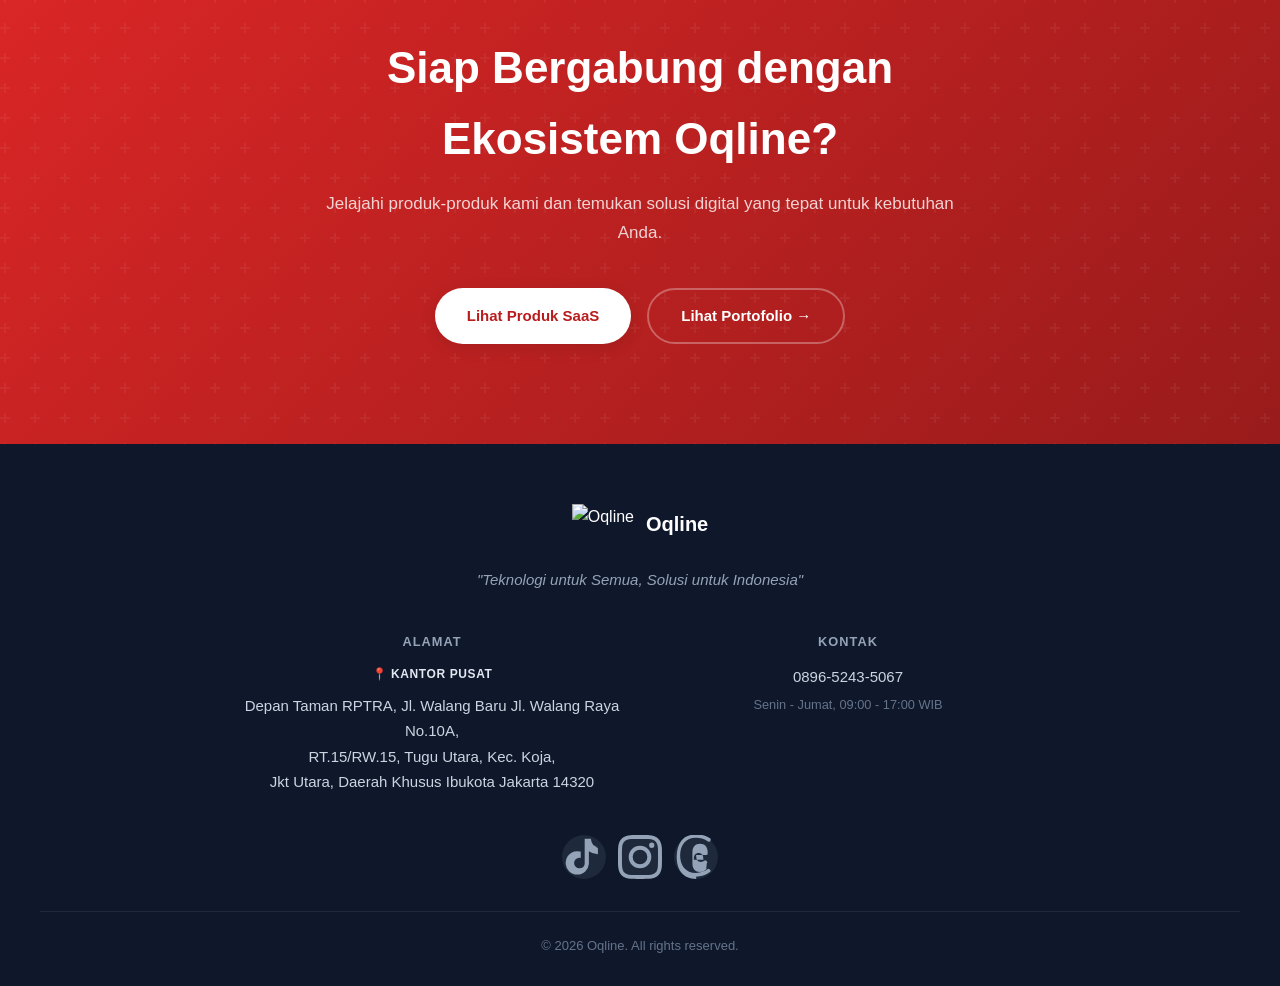
==== commit e42e81bb: "Revise service details and pricing in index.html Updated service descriptions and prices in index.ht" ====
--- a/index.html
+++ b/index.html
@@ -140,7 +140,7 @@
                     <svg class="w-7 h-7" fill="none" stroke="currentColor" viewBox="0 0 24 24"><path stroke-linecap="round" stroke-linejoin="round" stroke-width="2" d="M19 11H5m14 0a2 2 0 012 2v6a2 2 0 01-2 2H5a2 2 0 01-2-2v-6a2 2 0 012-2m14 0V9a2 2 0 00-2-2M5 11V9a2 2 0 012-2m0 0V5a2 2 0 012-2h6a2 2 0 012 2v2M7 7h10"/></svg>
                 </div>
                 <h3>Oqline SaaS</h3>
-                <p>Software as a Service untuk produktivitas akademik, publikasi, dan fintech retail.</p>
+                <p>Software as a Service untuk produktivitas bisnis: ERP & CRM, fintech retail, dan publikasi akademik.</p>
                 <div class="pilar-products">
                     <span class="pilar-product-tag">OQloom</span>
                     <span class="pilar-product-tag">KasKonter</span>
@@ -193,6 +193,7 @@
                 </div>
                 <h3>Website Development</h3>
                 <p>Pembuatan website profesional: company profile, e-commerce, landing page, dan web app dengan desain modern & responsif.</p>
+                <div class="service-price">Mulai Rp 5.000.000</div>
             </div>
             <div class="service-card">
                 <div class="service-icon">
@@ -200,6 +201,7 @@
                 </div>
                 <h3>Mobile App Development</h3>
                 <p>Pengembangan aplikasi mobile Android & iOS yang scalable dan user-friendly untuk kebutuhan bisnis Anda.</p>
+                <div class="service-price">Mulai Rp 15.000.000</div>
             </div>
             <div class="service-card">
                 <div class="service-icon">
@@ -207,6 +209,7 @@
                 </div>
                 <h3>Custom Software Development</h3>
                 <p>Pengembangan software custom sesuai kebutuhan spesifik bisnis Anda, dari enterprise app hingga automation tools.</p>
+                <div class="service-price">Mulai Rp 25.000.000</div>
             </div>
             <div class="service-card">
                 <div class="service-icon">
@@ -214,6 +217,7 @@
                 </div>
                 <h3>UI/UX Design</h3>
                 <p>Desain antarmuka dan pengalaman pengguna yang intuitif dan menarik untuk website dan aplikasi Anda.</p>
+                <div class="service-price">Mulai Rp 3.000.000</div>
             </div>
             <div class="service-card">
                 <div class="service-icon">
@@ -221,6 +225,7 @@
                 </div>
                 <h3>Branding</h3>
                 <p>Pembangunan identitas brand yang kuat: logo, brand guidelines, visual identity, dan brand strategy.</p>
+                <div class="service-price">Mulai Rp 4.000.000</div>
             </div>
             <div class="service-card">
                 <div class="service-icon">
@@ -228,6 +233,7 @@
                 </div>
                 <h3>SEO</h3>
                 <p>Optimasi mesin pencari untuk meningkatkan visibilitas website Anda di Google dan mendatangkan traffic organik.</p>
+                <div class="service-price">Mulai Rp 2.500.000/bulan</div>
             </div>
             <div class="service-card">
                 <div class="service-icon">
@@ -235,6 +241,7 @@
                 </div>
                 <h3>Digital Marketing</h3>
                 <p>Strategi pemasaran digital: SEO, social media management, dan iklan online untuk meningkatkan visibilitas brand.</p>
+                <div class="service-price">Mulai Rp 3.500.000/bulan</div>
             </div>
             <div class="service-card">
                 <div class="service-icon">
@@ -242,6 +249,7 @@
                 </div>
                 <h3>AI Integration</h3>
                 <p>Integrasi kecerdasan buatan untuk otomatisasi bisnis: chatbot, AI content generator, dan analisis data.</p>
+                <div class="service-price">Mulai Rp 10.000.000</div>
             </div>
             <div class="service-card">
                 <div class="service-icon">
@@ -249,6 +257,7 @@
                 </div>
                 <h3>System Integration</h3>
                 <p>Integrasi sistem dan API untuk menghubungkan berbagai platform bisnis Anda menjadi satu ekosistem yang seamless.</p>
+                <div class="service-price">Mulai Rp 8.000.000</div>
             </div>
         </div>
     </section>
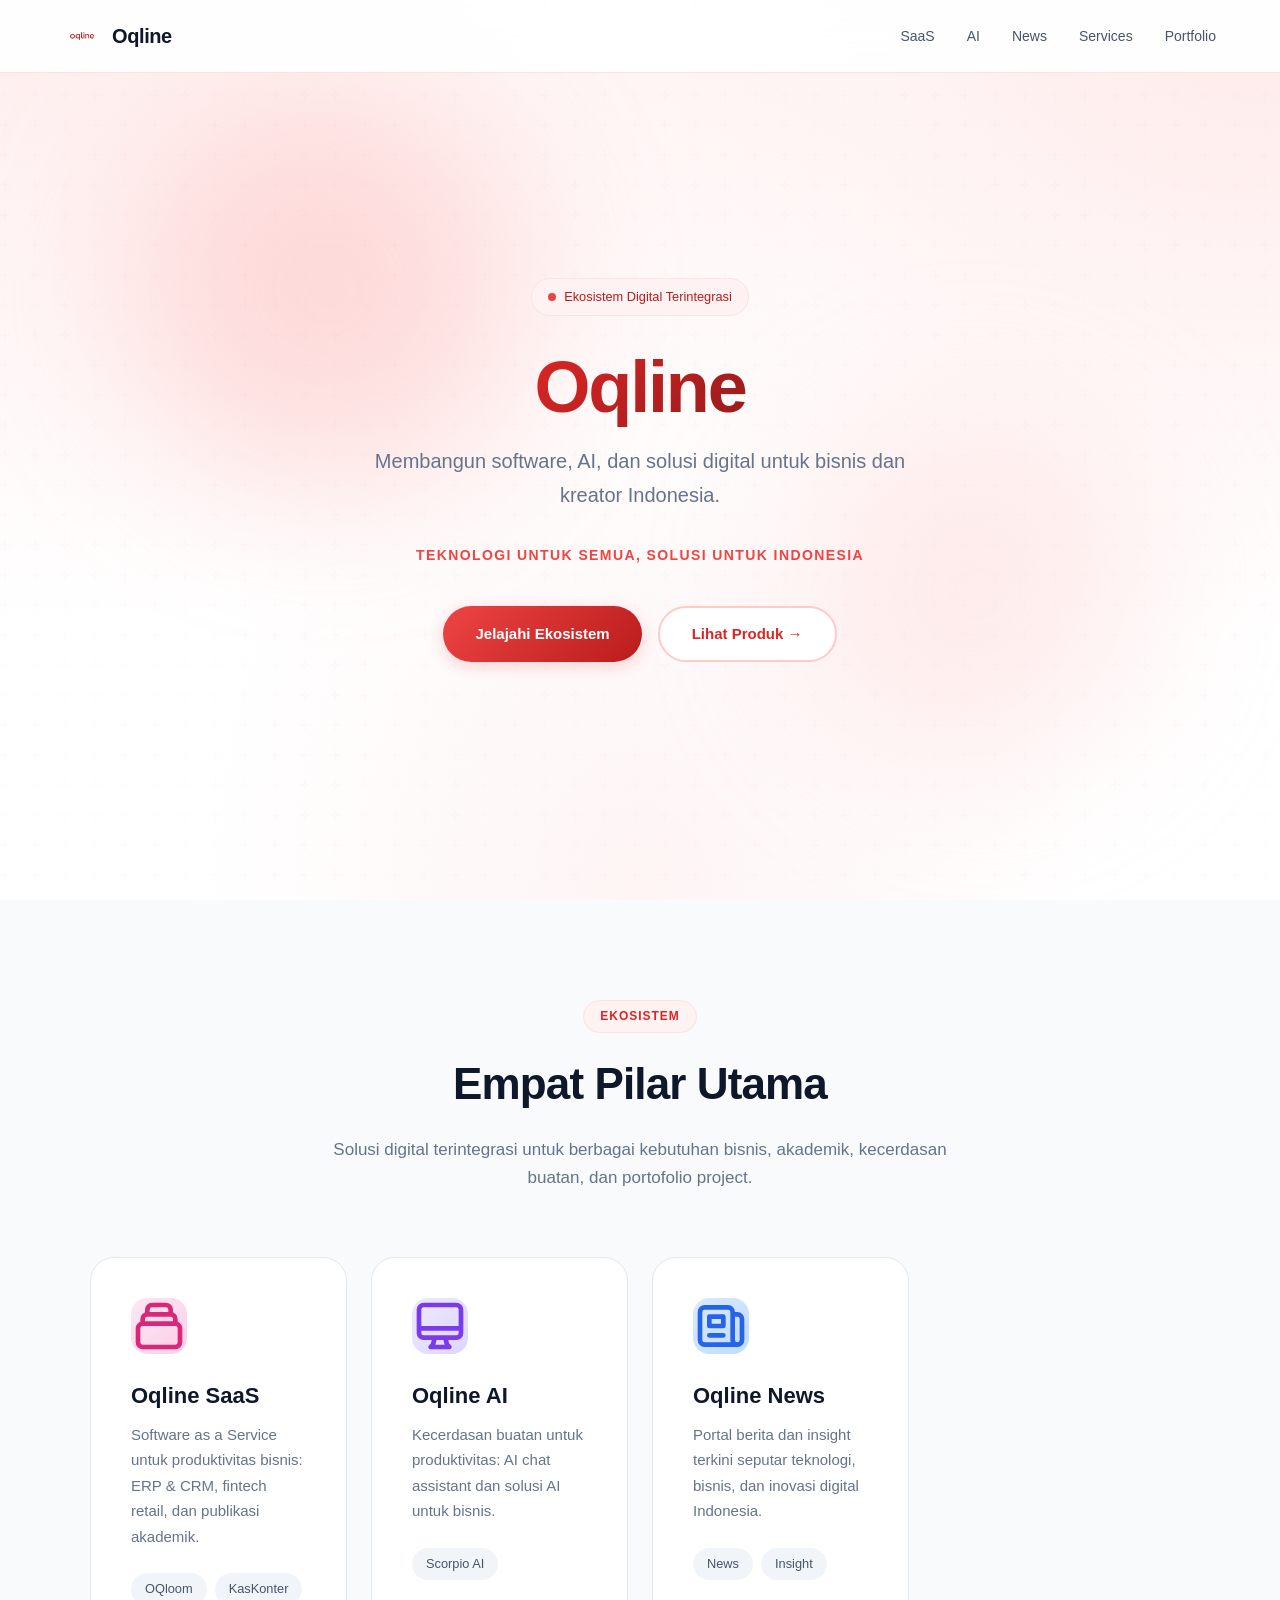
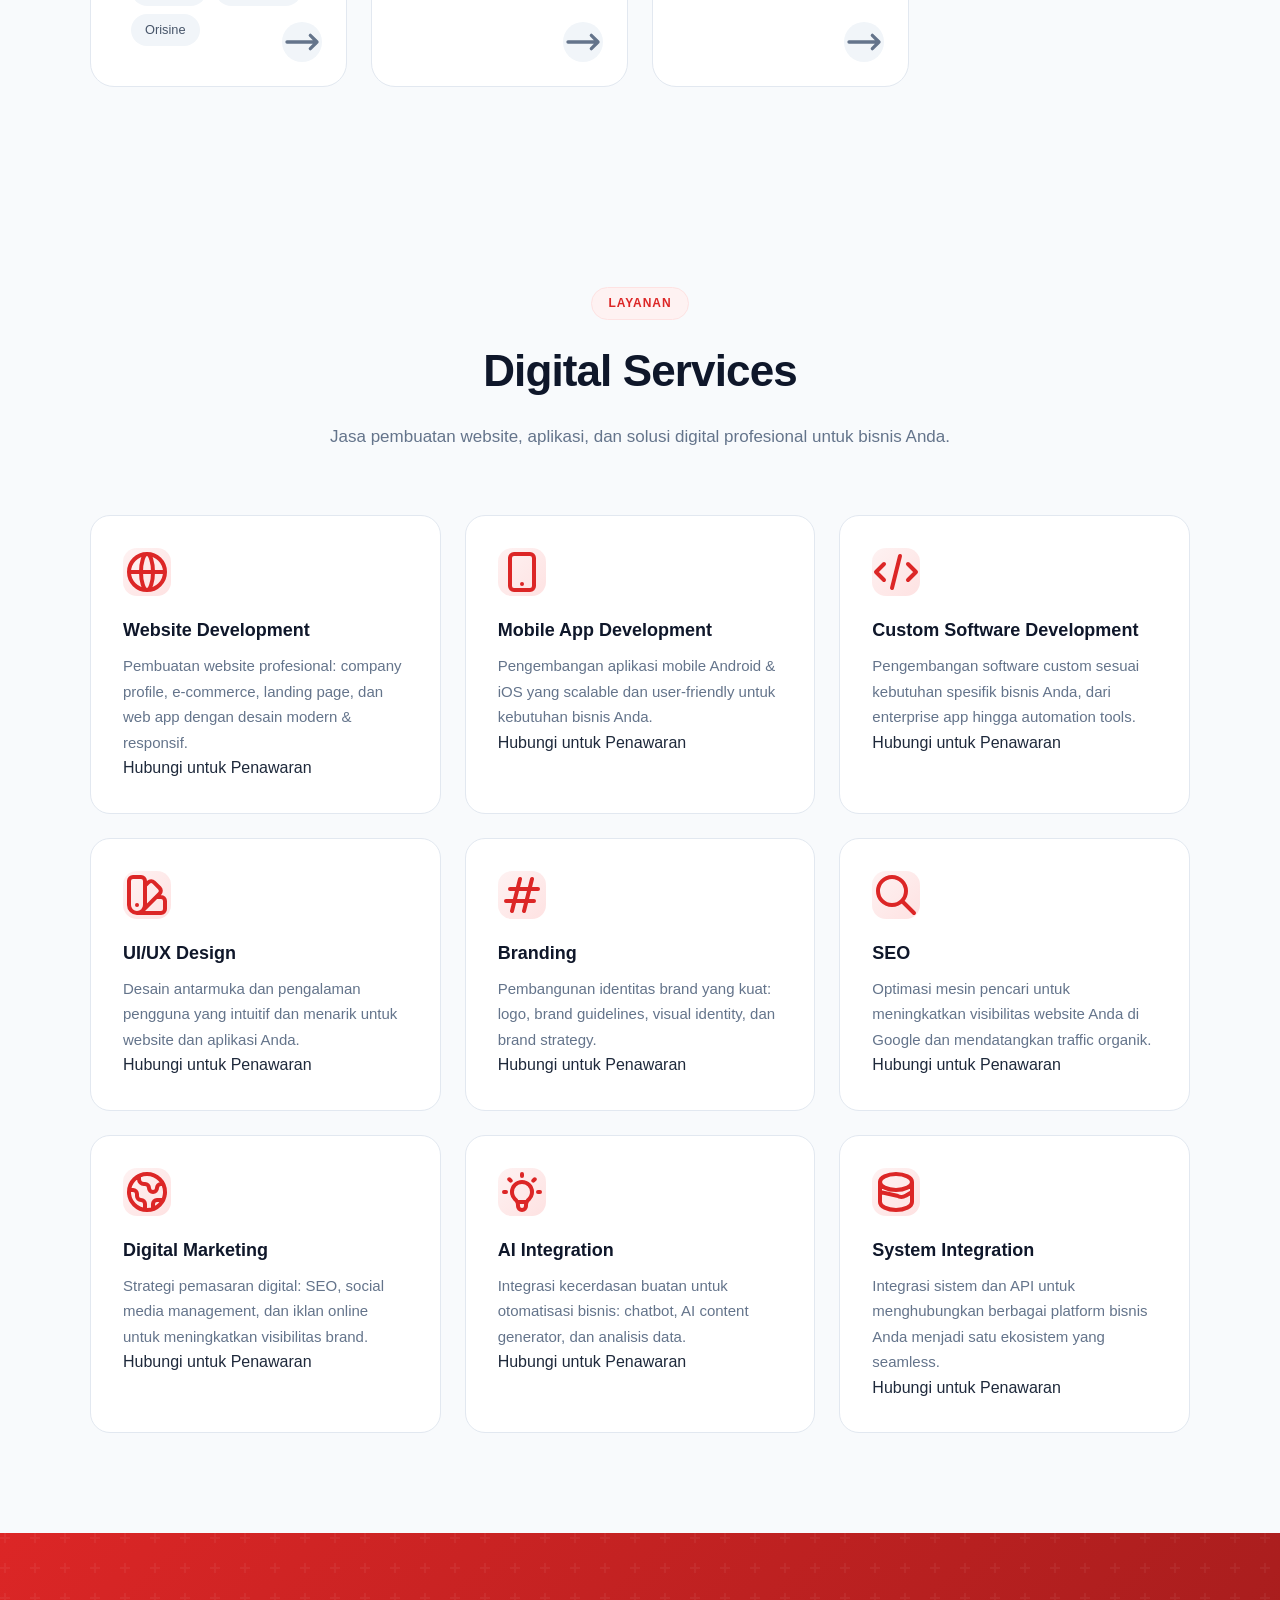
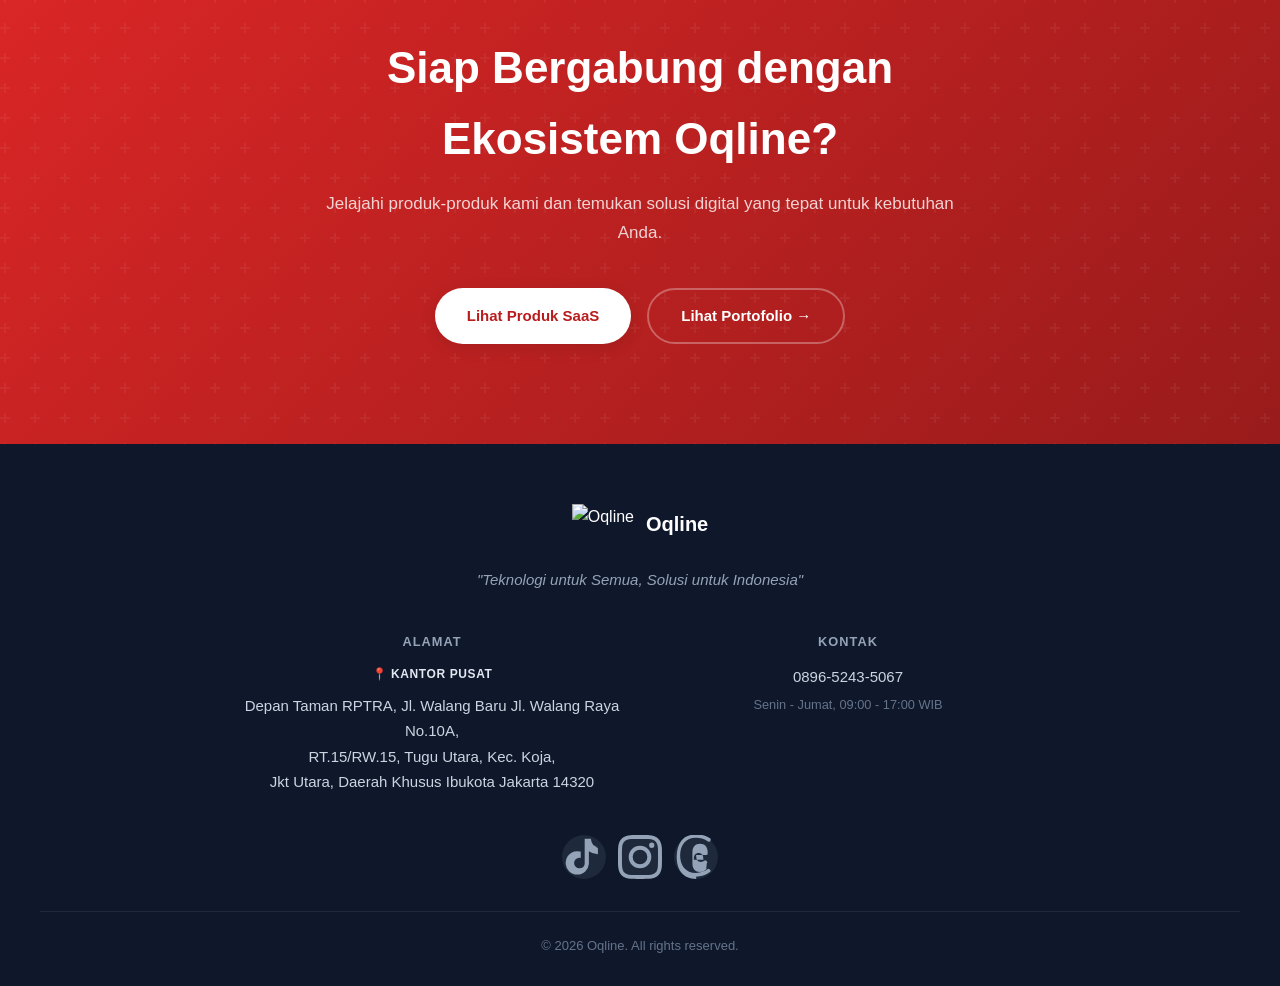
==== commit 05c3edf1: "Update index.html" ====
--- a/index.html
+++ b/index.html
@@ -193,7 +193,7 @@
                 </div>
                 <h3>Website Development</h3>
                 <p>Pembuatan website profesional: company profile, e-commerce, landing page, dan web app dengan desain modern & responsif.</p>
-                <div class="service-price">Mulai Rp 5.000.000</div>
+                <div class="service-price">Hubungi untuk Penawaran</div>
             </div>
             <div class="service-card">
                 <div class="service-icon">
@@ -201,7 +201,7 @@
                 </div>
                 <h3>Mobile App Development</h3>
                 <p>Pengembangan aplikasi mobile Android & iOS yang scalable dan user-friendly untuk kebutuhan bisnis Anda.</p>
-                <div class="service-price">Mulai Rp 15.000.000</div>
+                <div class="service-price">Hubungi untuk Penawaran</div>
             </div>
             <div class="service-card">
                 <div class="service-icon">
@@ -209,7 +209,7 @@
                 </div>
                 <h3>Custom Software Development</h3>
                 <p>Pengembangan software custom sesuai kebutuhan spesifik bisnis Anda, dari enterprise app hingga automation tools.</p>
-                <div class="service-price">Mulai Rp 25.000.000</div>
+                <div class="service-price">Hubungi untuk Penawaran</div>
             </div>
             <div class="service-card">
                 <div class="service-icon">
@@ -217,7 +217,7 @@
                 </div>
                 <h3>UI/UX Design</h3>
                 <p>Desain antarmuka dan pengalaman pengguna yang intuitif dan menarik untuk website dan aplikasi Anda.</p>
-                <div class="service-price">Mulai Rp 3.000.000</div>
+                <div class="service-price">Hubungi untuk Penawaran</div>
             </div>
             <div class="service-card">
                 <div class="service-icon">
@@ -225,7 +225,7 @@
                 </div>
                 <h3>Branding</h3>
                 <p>Pembangunan identitas brand yang kuat: logo, brand guidelines, visual identity, dan brand strategy.</p>
-                <div class="service-price">Mulai Rp 4.000.000</div>
+                <div class="service-price">Hubungi untuk Penawaran</div>
             </div>
             <div class="service-card">
                 <div class="service-icon">
@@ -233,7 +233,7 @@
                 </div>
                 <h3>SEO</h3>
                 <p>Optimasi mesin pencari untuk meningkatkan visibilitas website Anda di Google dan mendatangkan traffic organik.</p>
-                <div class="service-price">Mulai Rp 2.500.000/bulan</div>
+                <div class="service-price">Hubungi untuk Penawaran</div>
             </div>
             <div class="service-card">
                 <div class="service-icon">
@@ -241,7 +241,7 @@
                 </div>
                 <h3>Digital Marketing</h3>
                 <p>Strategi pemasaran digital: SEO, social media management, dan iklan online untuk meningkatkan visibilitas brand.</p>
-                <div class="service-price">Mulai Rp 3.500.000/bulan</div>
+                <div class="service-price">Hubungi untuk Penawaran</div>
             </div>
             <div class="service-card">
                 <div class="service-icon">
@@ -249,7 +249,7 @@
                 </div>
                 <h3>AI Integration</h3>
                 <p>Integrasi kecerdasan buatan untuk otomatisasi bisnis: chatbot, AI content generator, dan analisis data.</p>
-                <div class="service-price">Mulai Rp 10.000.000</div>
+                <div class="service-price">Hubungi untuk Penawaran</div>
             </div>
             <div class="service-card">
                 <div class="service-icon">
@@ -257,7 +257,7 @@
                 </div>
                 <h3>System Integration</h3>
                 <p>Integrasi sistem dan API untuk menghubungkan berbagai platform bisnis Anda menjadi satu ekosistem yang seamless.</p>
-                <div class="service-price">Mulai Rp 8.000.000</div>
+                <div class="service-price">Hubungi untuk Penawaran</div>
             </div>
         </div>
     </section>
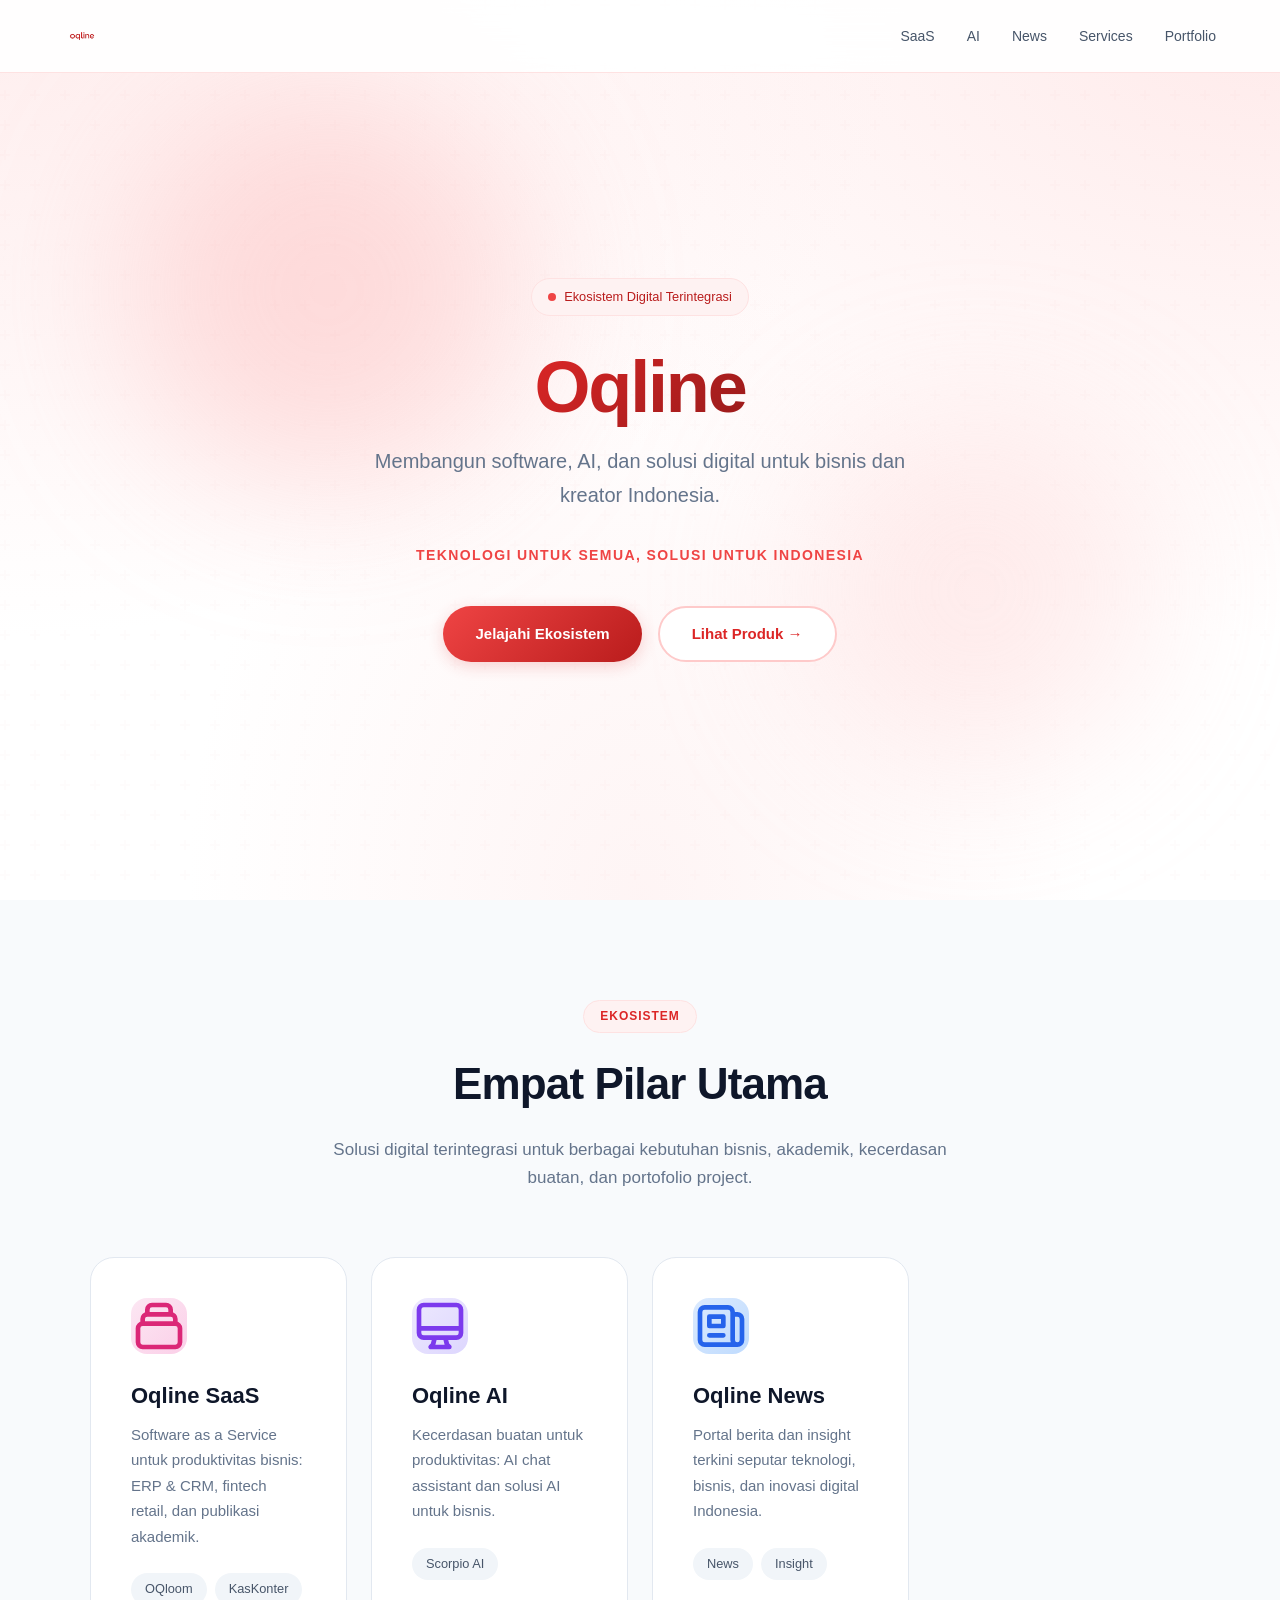
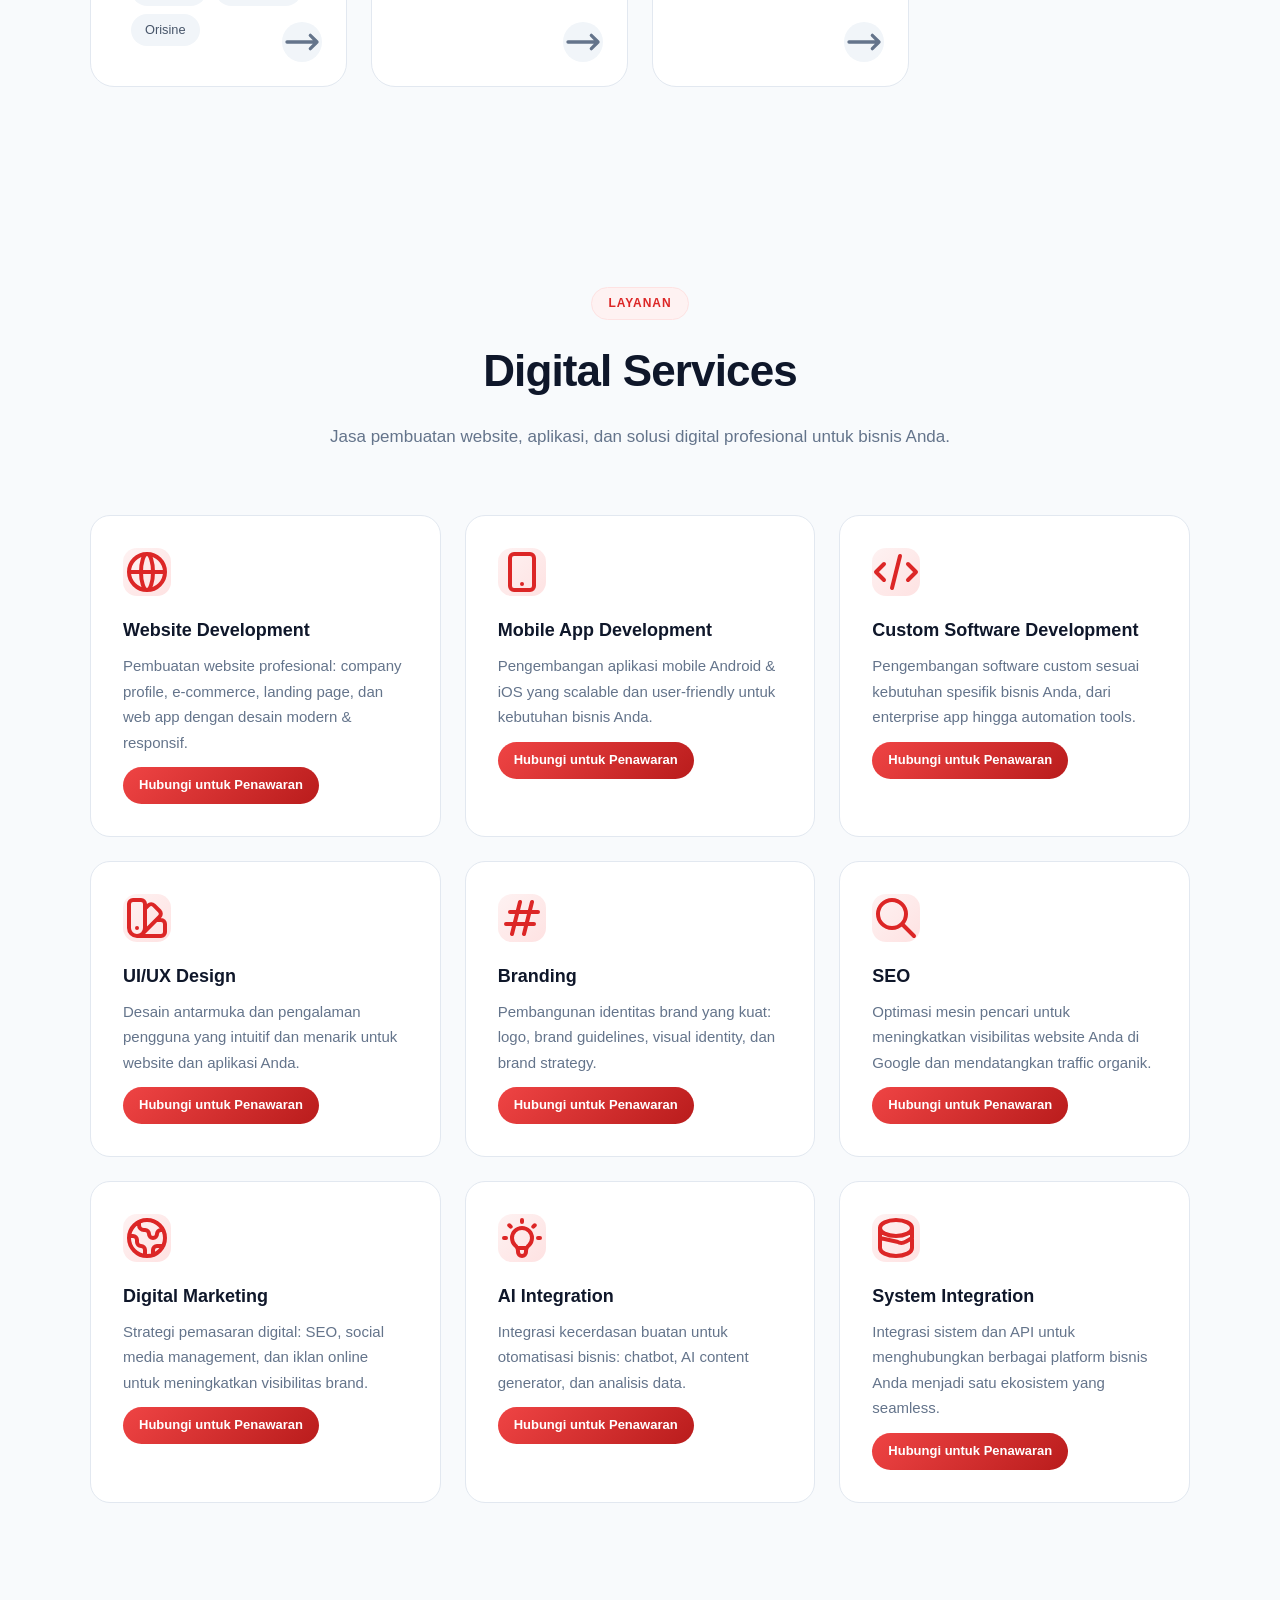
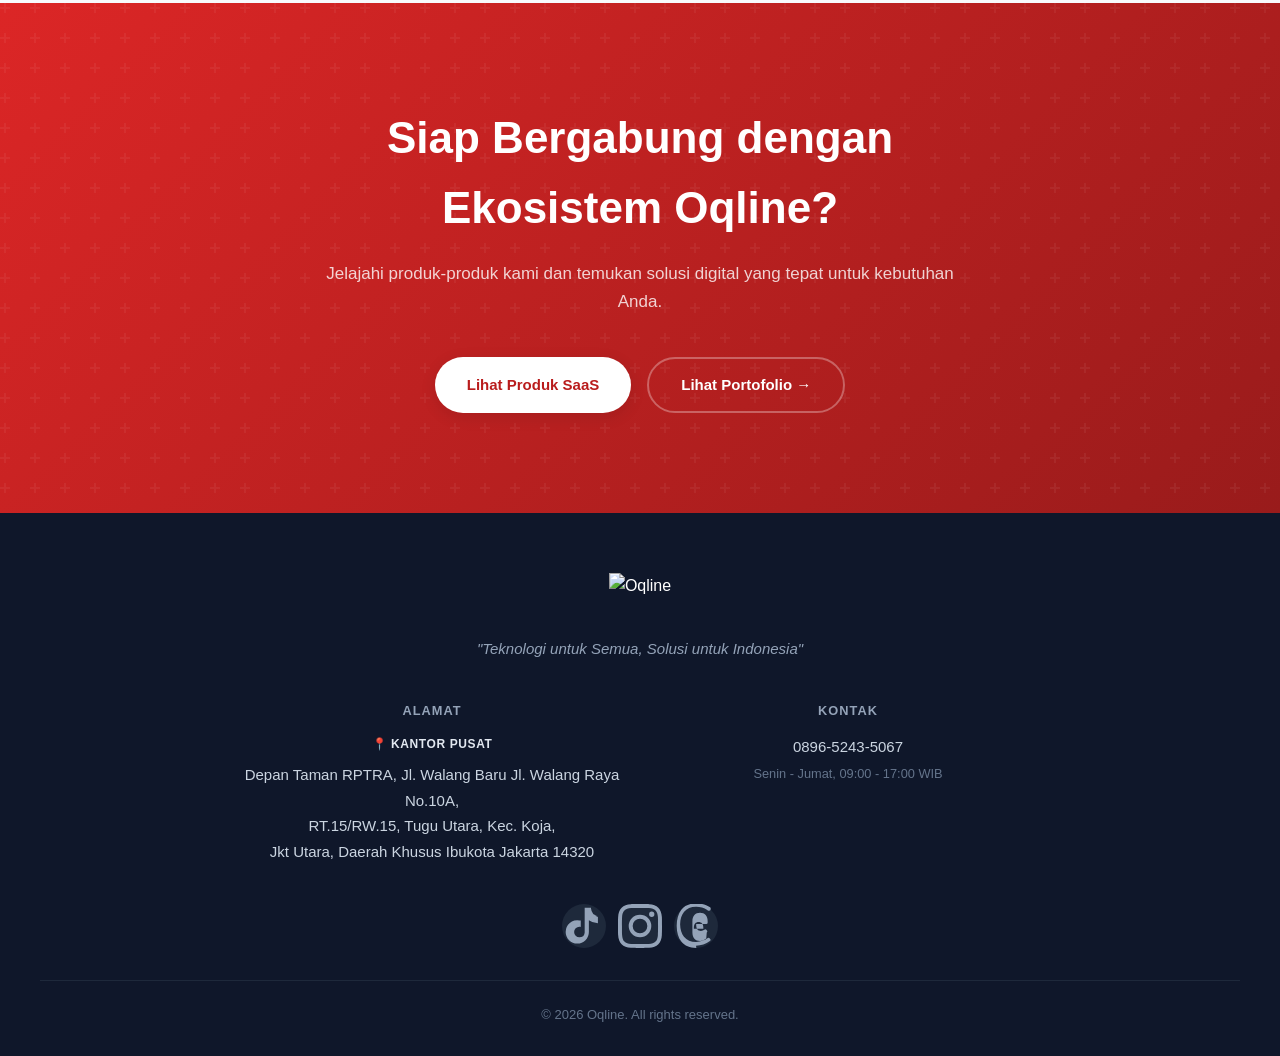
==== commit 6aa63948: "Update index.html" ====
--- a/index.html
+++ b/index.html
@@ -75,9 +75,7 @@
         <div class="navbar-inner">
             <a href="index.html" class="logo">
                 <img src="logo-oqline.png" alt="Oqline Logo">
-                <div class="logo-text">
-                    <span class="logo-name">Oqline</span>
-                </div>
+
             </a>
             <div class="nav-links">
                 <a href="saas.html" class="nav-link">SaaS</a>
@@ -278,7 +276,7 @@
             <div class="footer-top">
                 <div class="footer-logo">
                     <img src="https://raw.githubusercontent.com/jenderal45/oqline/main/logo-oqline.png" alt="Oqline">
-                    <span class="footer-logo-text">Oqline</span>
+    
                 </div>
                 <p class="footer-tagline">"Teknologi untuk Semua, Solusi untuk Indonesia"</p>
             </div>
--- a/css/style.css
+++ b/css/style.css
@@ -1017,6 +1017,28 @@
 }
 
 /* ============================================
+   SERVICE PRICE TAG
+   ============================================ */
+.service-price {
+    display: inline-flex;
+    align-items: center;
+    gap: 0.375rem;
+    margin-top: 0.75rem;
+    padding: 0.5rem 1rem;
+    background: linear-gradient(135deg, var(--oqline-500), var(--oqline-700));
+    border-radius: 9999px;
+    font-size: 0.8125rem;
+    font-weight: 600;
+    color: white;
+    transition: all 0.3s ease;
+}
+
+.service-price:hover {
+    transform: translateY(-1px);
+    box-shadow: 0 4px 12px rgba(220, 38, 38, 0.2);
+}
+
+/* ============================================
    RESPONSIVE
    ============================================ */
 @media (max-width: 768px) {
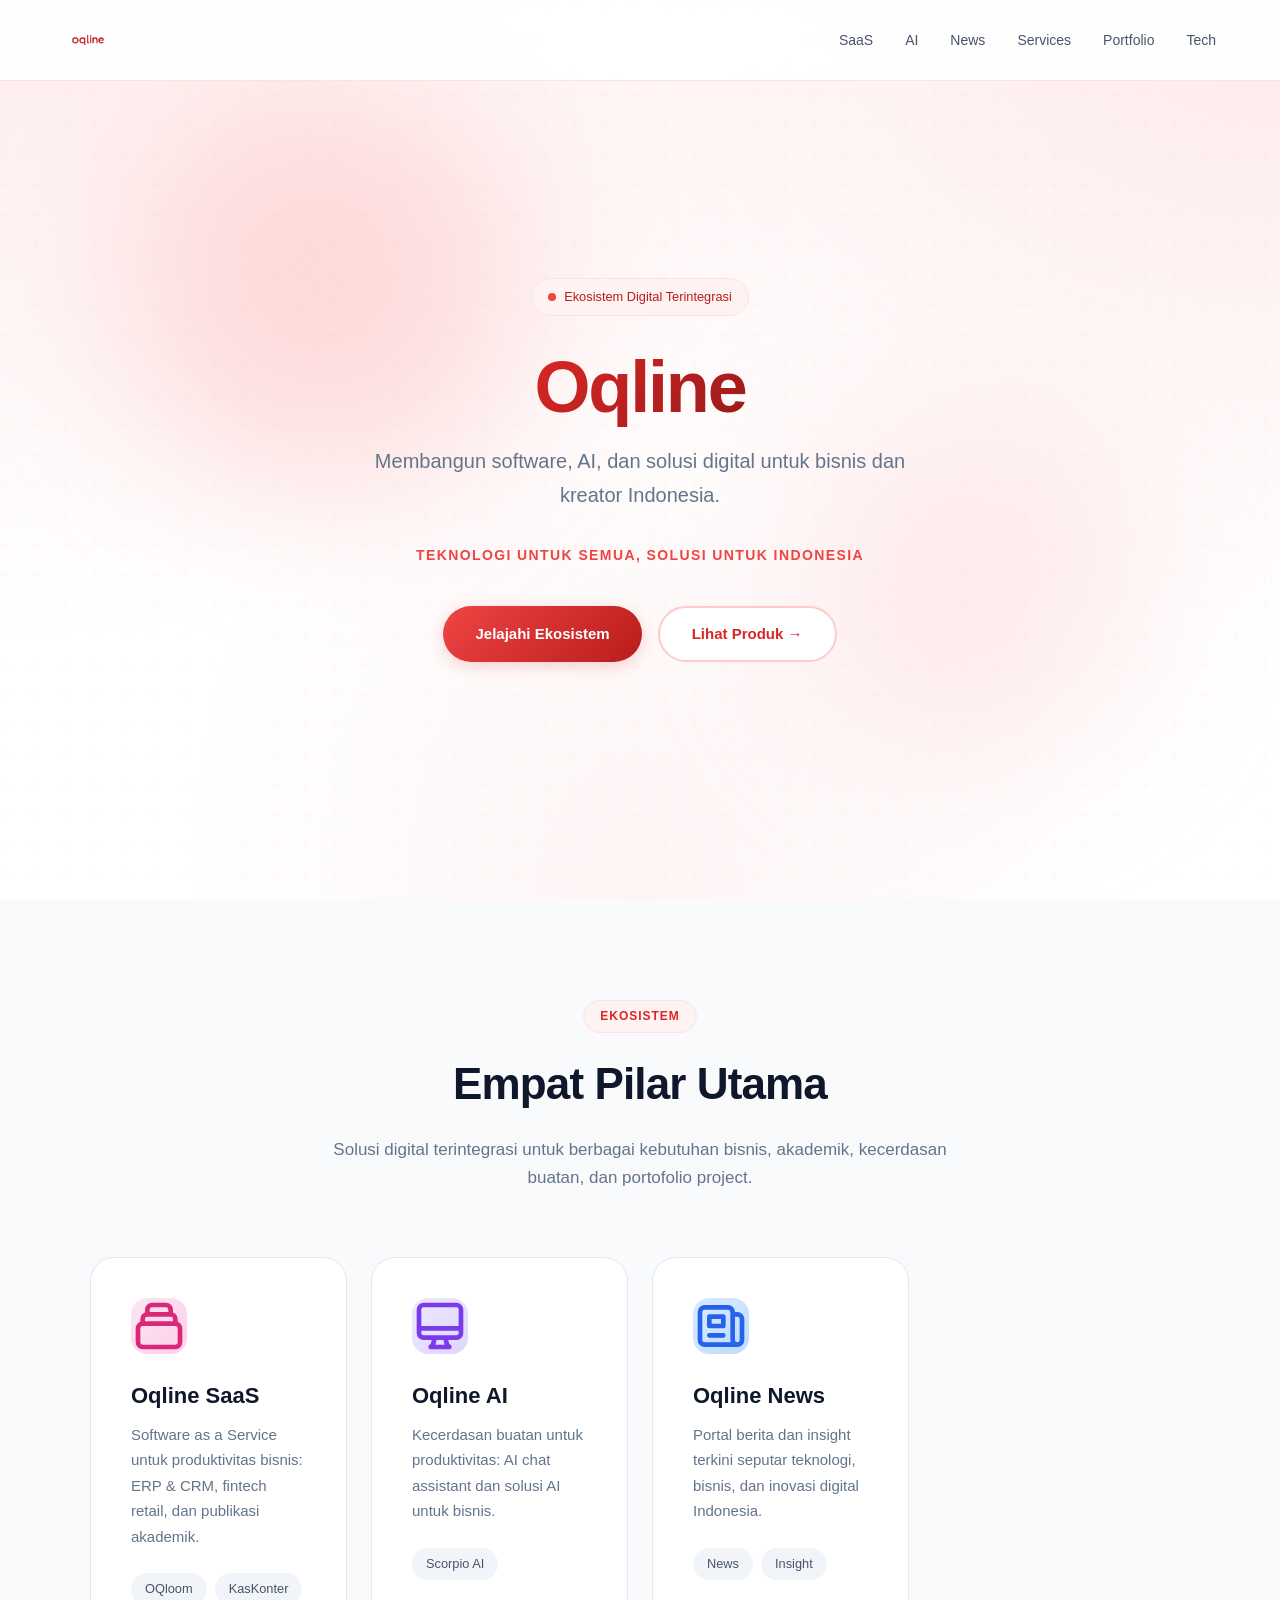
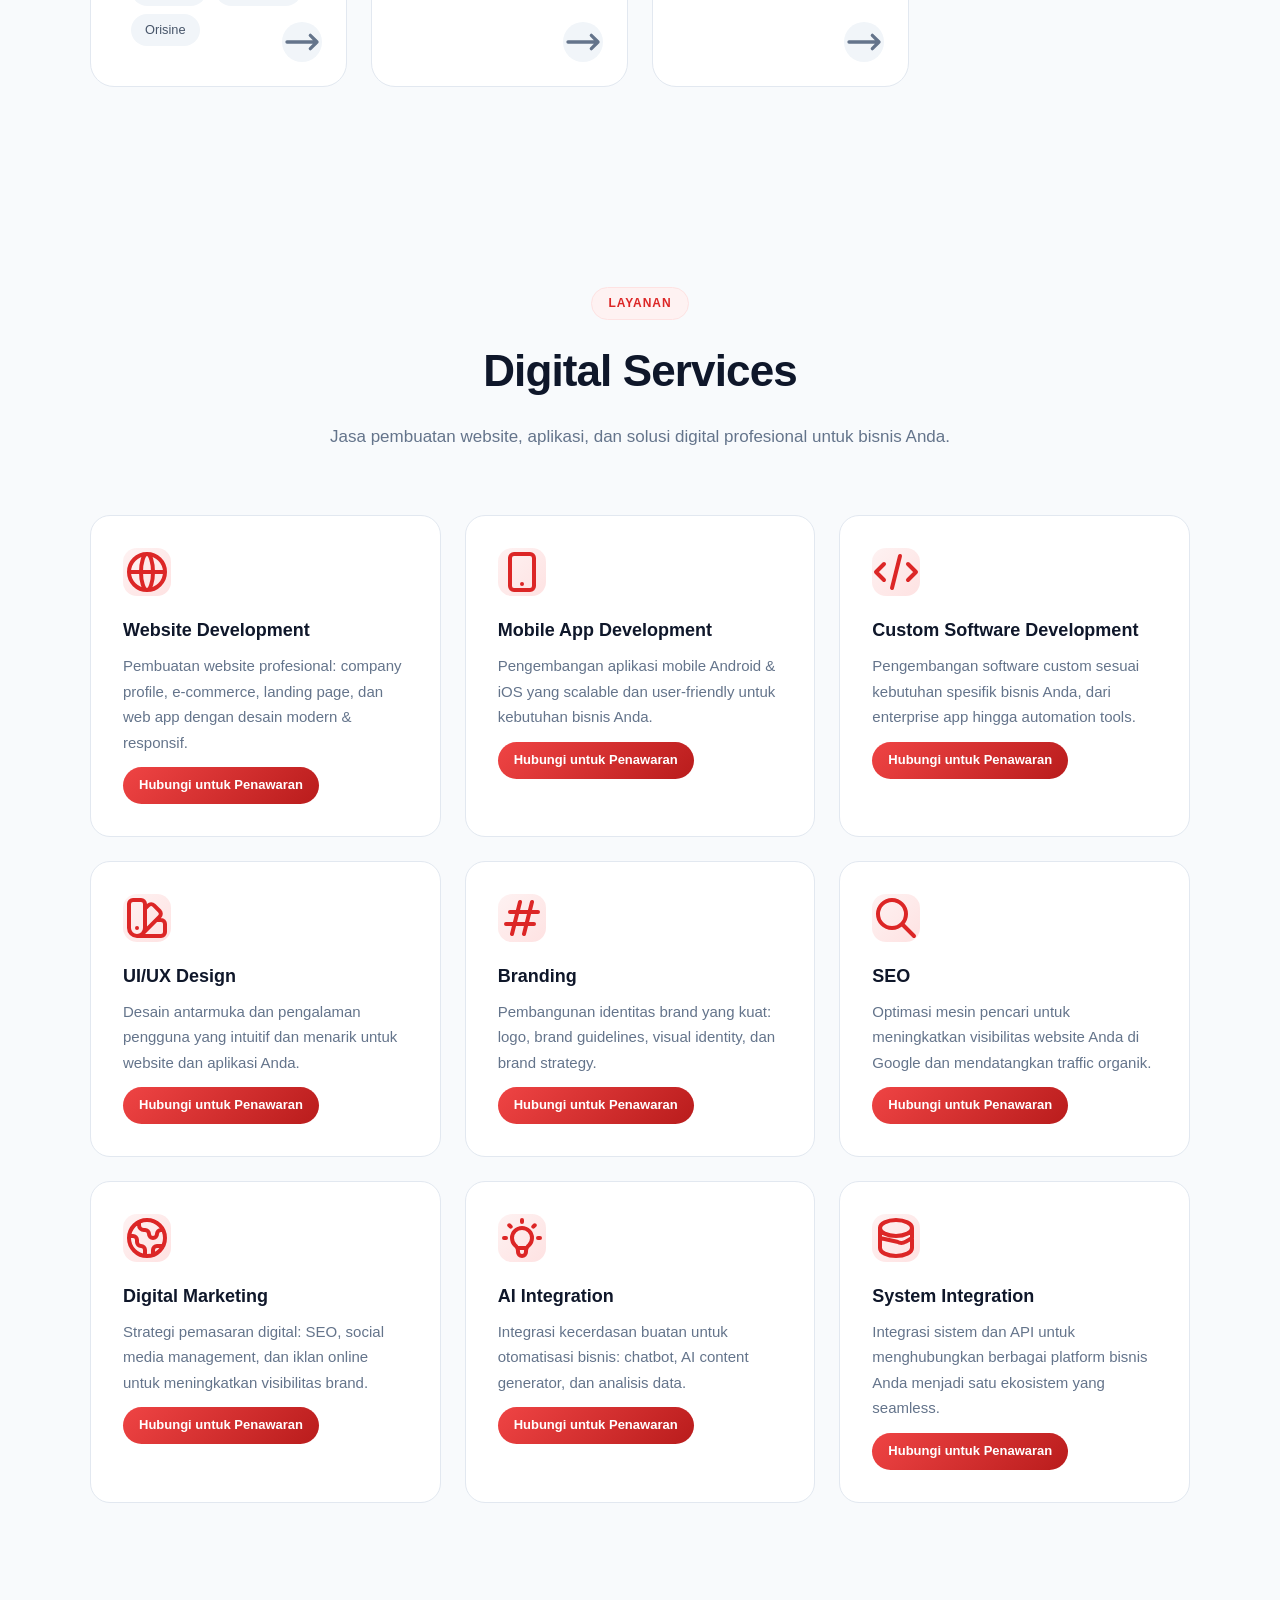
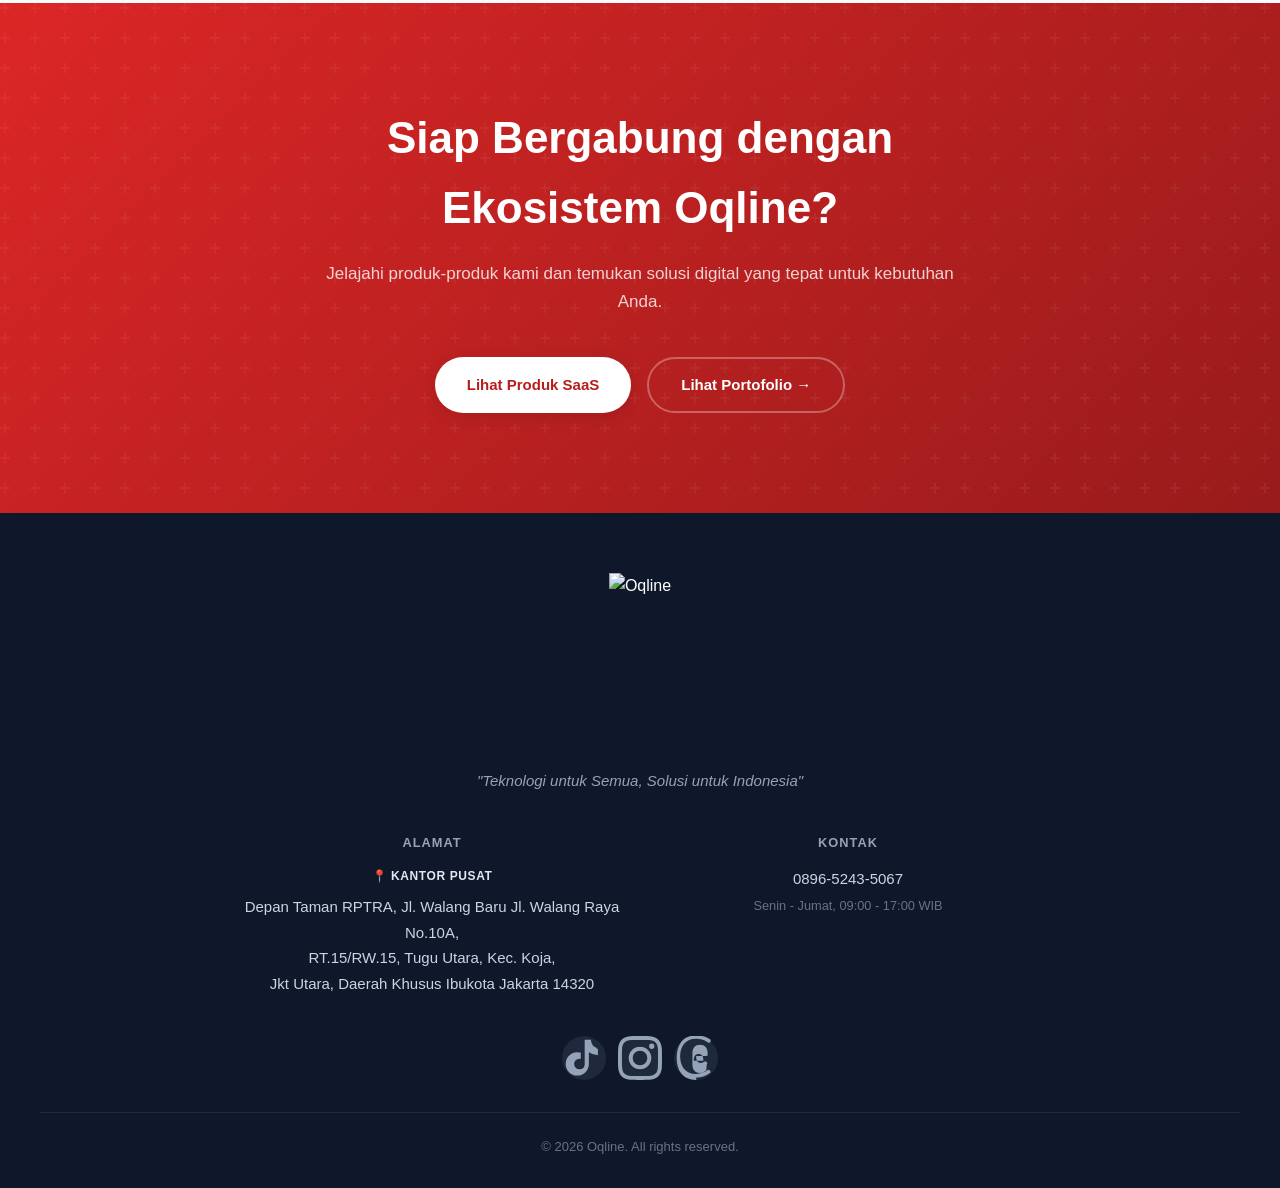
==== commit 458e520f: "Update index.html" ====
--- a/index.html
+++ b/index.html
@@ -83,6 +83,7 @@
                 <a href="https://news.oqline.com" target="_blank" class="nav-link">News</a>
                 <a href="#services" class="nav-link">Services</a>
                 <a href="portfolio.html" class="nav-link">Portfolio</a>
+                <a href="tech.html" class="nav-link">Tech</a>
             </div>
             <button class="mobile-menu-btn" id="mobile-menu-btn" aria-label="Menu">
                 <svg class="w-6 h-6" fill="none" stroke="currentColor" viewBox="0 0 24 24">
@@ -98,6 +99,7 @@
         <a href="https://news.oqline.com" target="_blank" class="mobile-nav-link">News</a>
         <a href="#services" class="mobile-nav-link">Services</a>
         <a href="portfolio.html" class="mobile-nav-link">Portfolio</a>
+        <a href="tech.html" class="nav-link">Tech</a>
     </div>
 
     <section class="hero">
--- a/css/style.css
+++ b/css/style.css
@@ -76,7 +76,7 @@
     display: flex;
     align-items: center;
     justify-content: space-between;
-    height: 72px;
+    height: 80px;
 }
 
 .logo {
@@ -85,7 +85,7 @@
     gap: 0.75rem;
 }
 
-.logo img { height: 36px; width: auto; }
+.logo img { height: 48px; width: auto; }
 
 .logo-text {
     display: flex;
@@ -731,10 +731,10 @@
 .footer-logo {
     display: flex;
     align-items: center;
-    gap: 0.75rem;
-}
-
-.footer-logo img { height: 40px; width: auto; }
+    justify-content: center;
+}
+
+.footer-logo img { height: 172px; width: auto; }
 
 .footer-logo-text {
     font-family: 'Space Grotesk', sans-serif;
@@ -1042,7 +1042,7 @@
    RESPONSIVE
    ============================================ */
 @media (max-width: 768px) {
-    .navbar-inner { height: 64px; }
+    .navbar-inner { height: 72px; }
     .nav-links { display: none; }
     .mobile-menu-btn { display: block; }
     .mobile-menu { display: flex; }
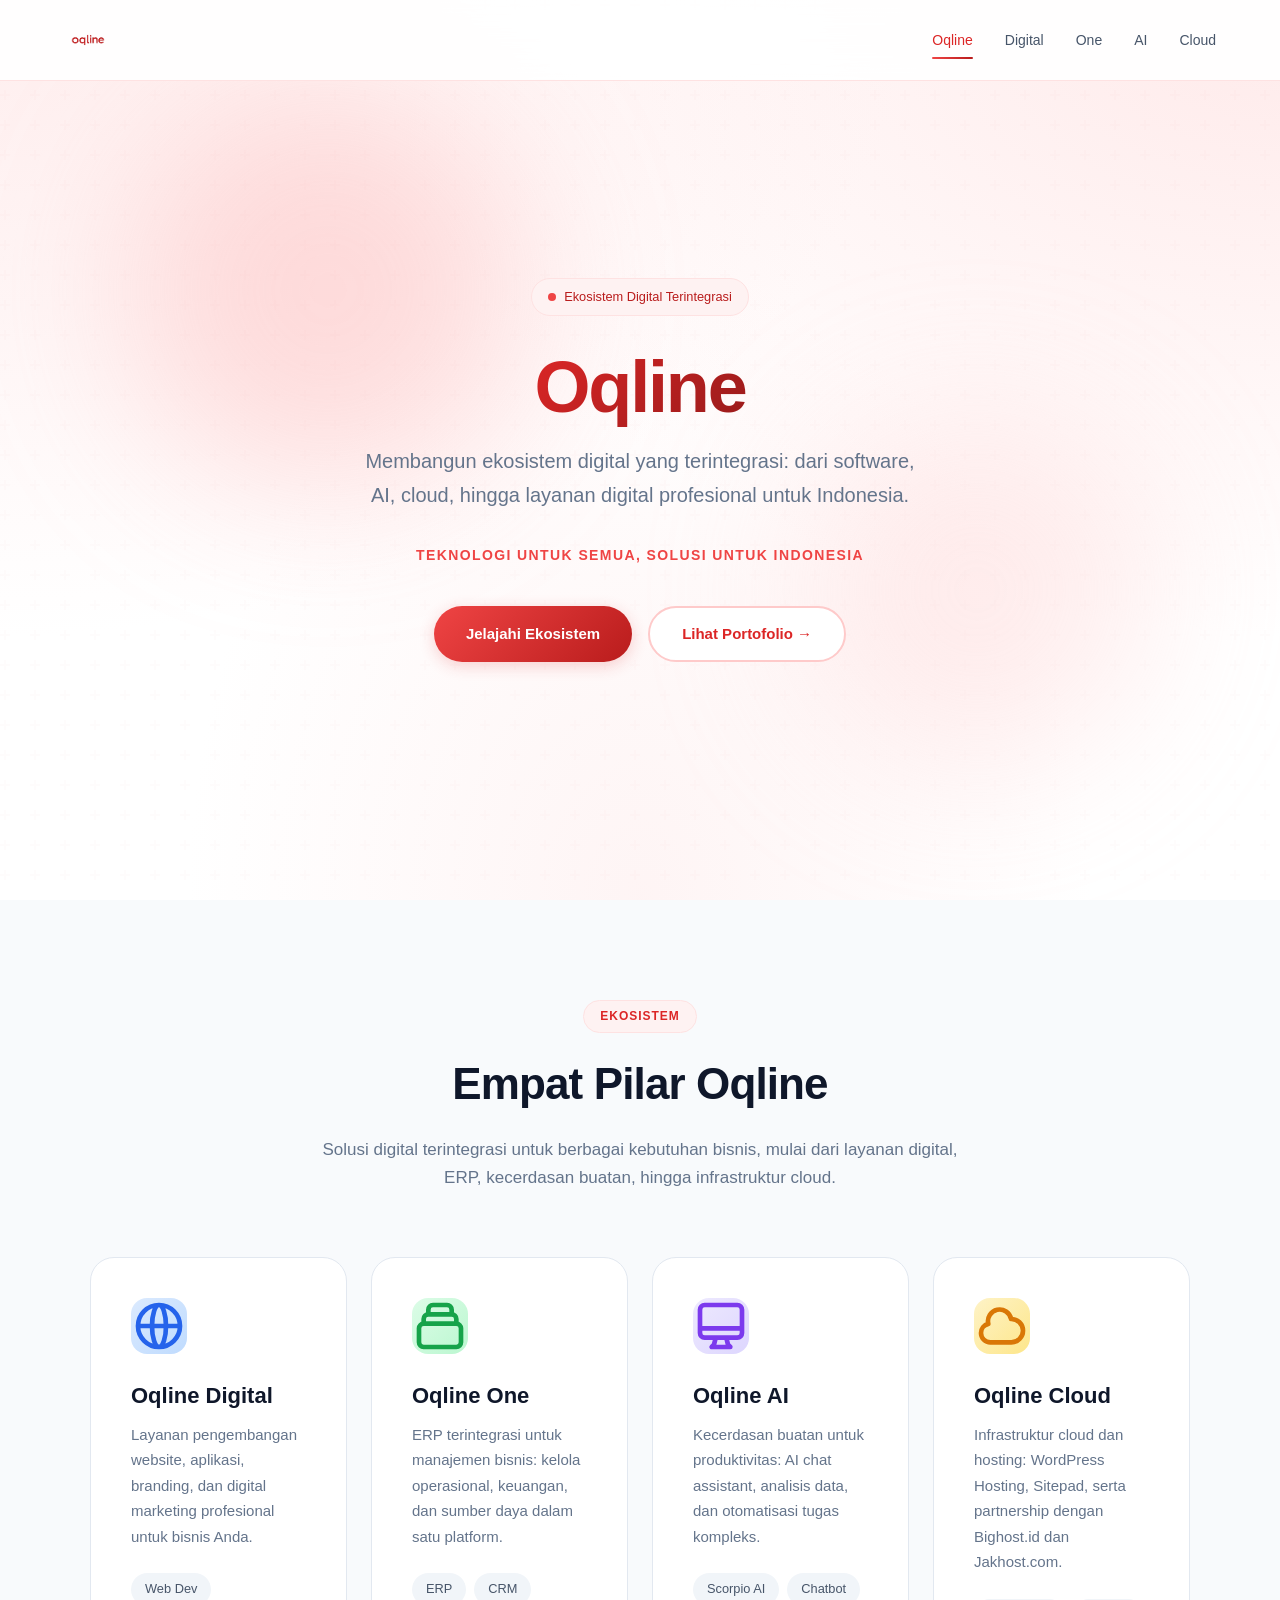
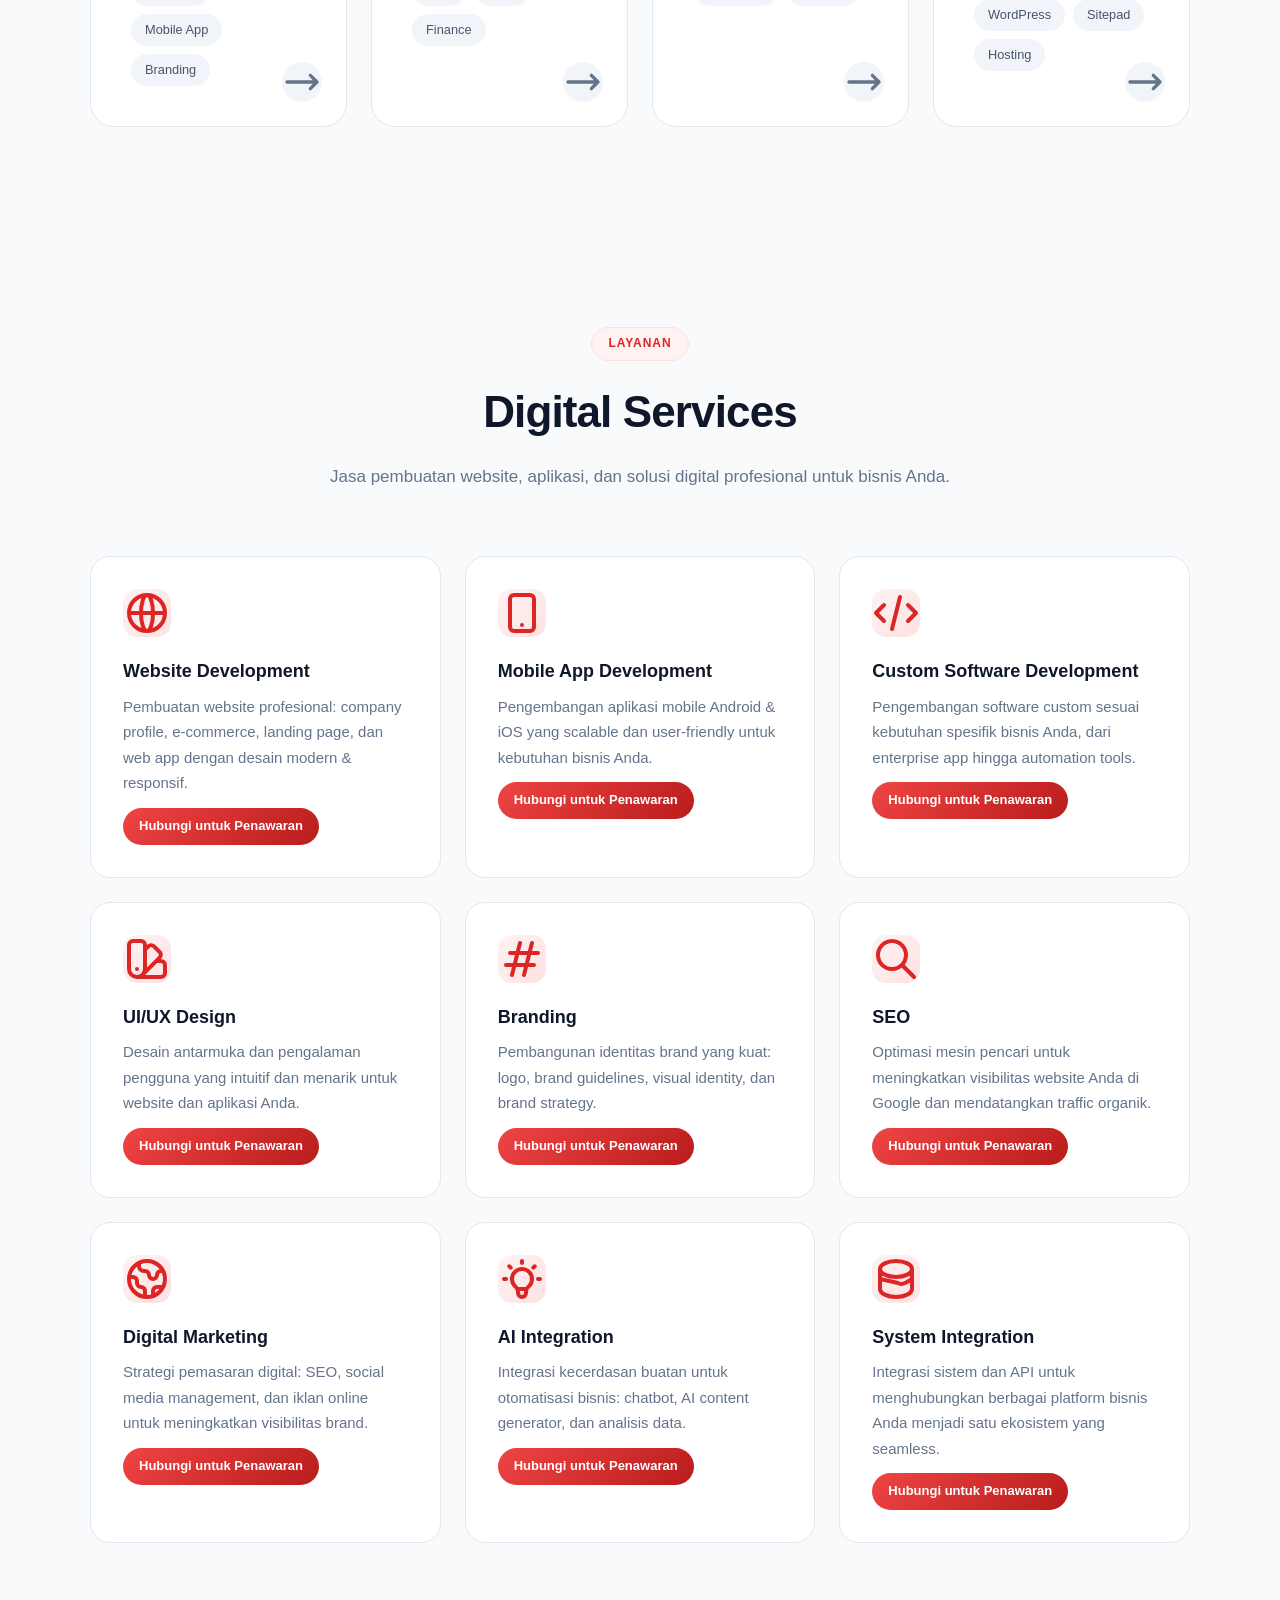
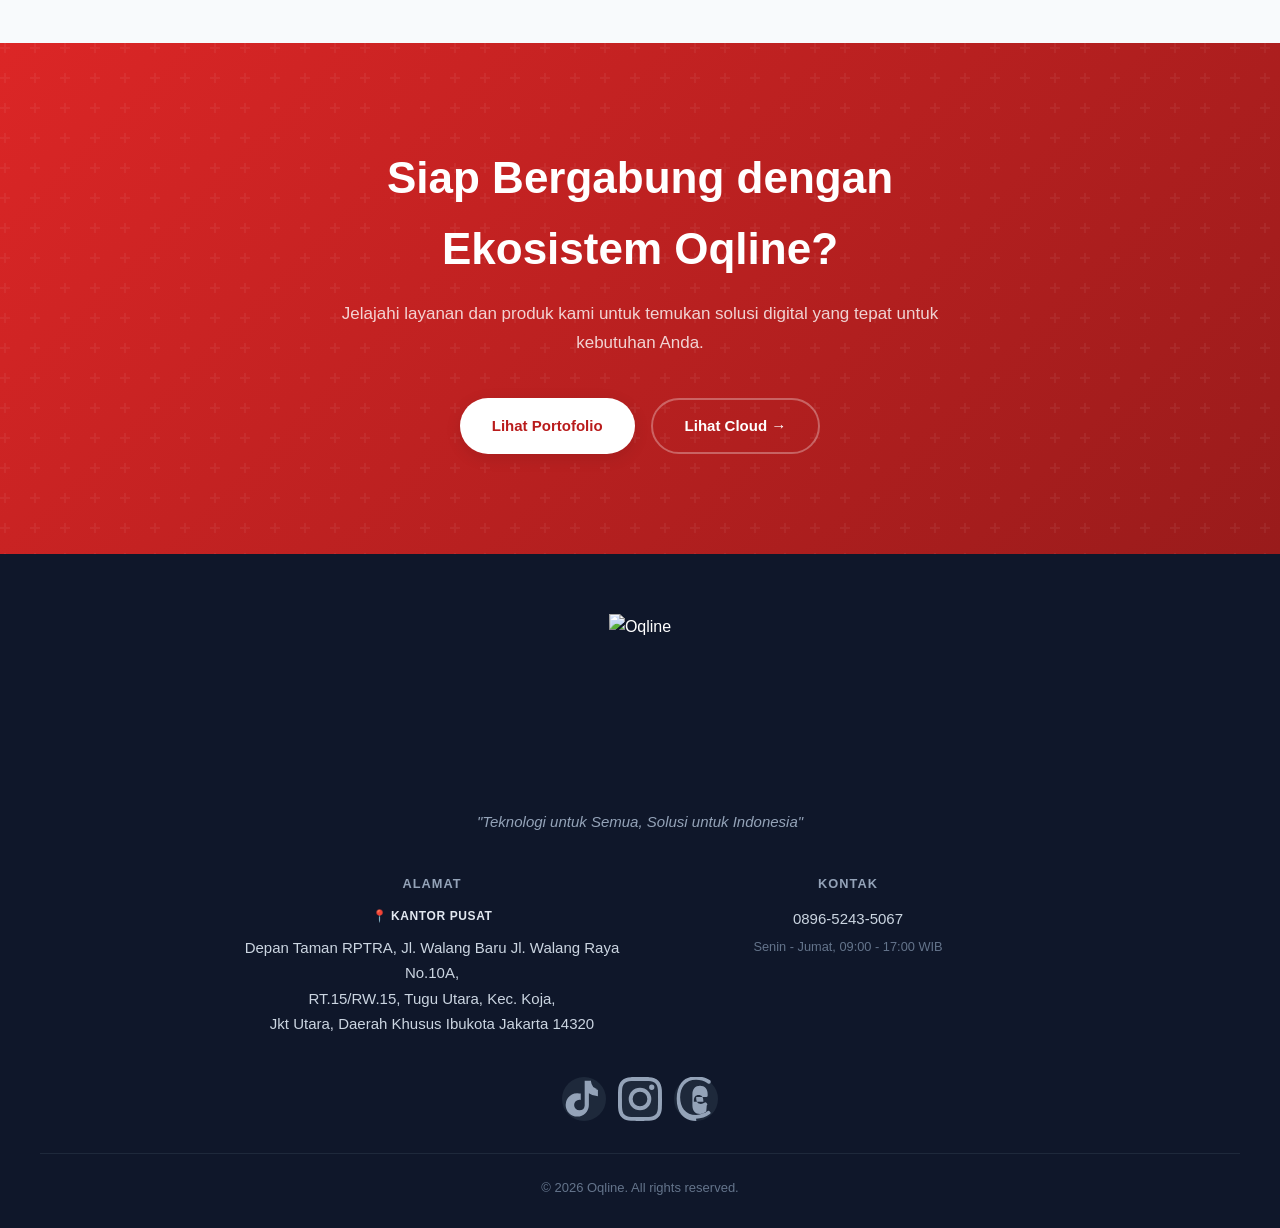
==== commit 62d26f09: "Update index.html" ====
--- a/index.html
+++ b/index.html
@@ -3,21 +3,21 @@
 <head>
     <meta charset="UTF-8">
     <meta name="viewport" content="width=device-width, initial-scale=1.0, maximum-scale=5.0">
-    <title>Oqline — Ekosistem Digital, SaaS & AI Indonesia</title>
-    <meta name="description" content="Oqline menyediakan ekosistem digital: SaaS (OQloom, KasKonter, Orisine), AI (Scorpio AI), News, dan Digital Services untuk Indonesia.">
-    <meta name="keywords" content="Oqline, SaaS Indonesia, OQloom, KasKonter, Orisine, Scorpio AI, Digital Services, Indonesia">
+    <title>Oqline — Ekosistem Digital, Software & Cloud Indonesia</title>
+    <meta name="description" content="Oqline menyediakan ekosistem digital terintegrasi: Oqline Digital, Oqline One (ERP), Oqline AI, dan Oqline Cloud untuk bisnis Indonesia.">
+    <meta name="keywords" content="Oqline, Digital Services, ERP, AI, Cloud Hosting, Indonesia">
     <meta name="author" content="Oqline">
     <meta name="robots" content="index, follow, max-image-preview:large, max-snippet:-1, max-video-preview:-1">
     <link rel="canonical" href="https://oqline.com">
     <meta property="og:type" content="website">
     <meta property="og:url" content="https://oqline.com">
-    <meta property="og:title" content="Oqline — Ekosistem Digital, SaaS & AI Indonesia">
-    <meta property="og:description" content="Oqline menyediakan ekosistem digital: SaaS, AI, News, dan Digital Services untuk Indonesia.">
+    <meta property="og:title" content="Oqline — Ekosistem Digital, Software & Cloud Indonesia">
+    <meta property="og:description" content="Ekosistem digital terintegrasi dari Oqline untuk Indonesia.">
     <meta property="og:site_name" content="Oqline">
     <meta property="og:locale" content="id_ID">
     <meta name="twitter:card" content="summary_large_image">
-    <meta name="twitter:title" content="Oqline — Ekosistem Digital, SaaS & AI Indonesia">
-    <meta name="twitter:description" content="Ekosistem digital dari Oqline untuk Indonesia.">
+    <meta name="twitter:title" content="Oqline — Ekosistem Digital, Software & Cloud Indonesia">
+    <meta name="twitter:description" content="Ekosistem digital terintegrasi dari Oqline untuk Indonesia.">
     <meta name="twitter:site" content="@oqlineidn">
     <link rel="icon" type="image/png" href="https://raw.githubusercontent.com/jenderal45/oqline/main/logo-oqline.png">
     <link rel="apple-touch-icon" href="https://raw.githubusercontent.com/jenderal45/oqline/main/logo-oqline.png">
@@ -36,7 +36,7 @@
         "alternateName": "Oqline",
         "url": "https://oqline.com",
         "logo": "https://oqline.com/assets/logo.png",
-        "description": "Oqline menyediakan ekosistem digital: SaaS, AI, News, dan Digital Services untuk Indonesia.",
+        "description": "Oqline menyediakan ekosistem digital terintegrasi: Digital Services, ERP, AI, dan Cloud untuk Indonesia.",
         "foundingDate": "2024",
         "address": {
             "@type": "PostalAddress",
@@ -75,15 +75,13 @@
         <div class="navbar-inner">
             <a href="index.html" class="logo">
                 <img src="logo-oqline.png" alt="Oqline Logo">
-
             </a>
             <div class="nav-links">
-                <a href="saas.html" class="nav-link">SaaS</a>
-                <a href="ai.html" class="nav-link">AI</a>
-                <a href="https://news.oqline.com" target="_blank" class="nav-link">News</a>
-                <a href="#services" class="nav-link">Services</a>
-                <a href="portfolio.html" class="nav-link">Portfolio</a>
-                <a href="tech.html" class="nav-link">Tech</a>
+                <a href="index.html" class="nav-link active">Oqline</a>
+                <a href="portfolio.html" class="nav-link">Digital</a>
+                <a href="https://oqline.com/one" class="nav-link">One</a>
+                <a href="https://ai.oqline.com" class="nav-link">AI</a>
+                <a href="cloud.html" class="nav-link">Cloud</a>
             </div>
             <button class="mobile-menu-btn" id="mobile-menu-btn" aria-label="Menu">
                 <svg class="w-6 h-6" fill="none" stroke="currentColor" viewBox="0 0 24 24">
@@ -94,12 +92,11 @@
     </nav>
 
     <div class="mobile-menu" id="mobile-menu">
-        <a href="saas.html" class="mobile-nav-link">SaaS</a>
-        <a href="ai.html" class="mobile-nav-link">AI</a>
-        <a href="https://news.oqline.com" target="_blank" class="mobile-nav-link">News</a>
-        <a href="#services" class="mobile-nav-link">Services</a>
-        <a href="portfolio.html" class="mobile-nav-link">Portfolio</a>
-        <a href="tech.html" class="nav-link">Tech</a>
+        <a href="index.html" class="mobile-nav-link active">Oqline</a>
+        <a href="portfolio.html" class="mobile-nav-link">Digital</a>
+        <a href="https://oqline.com/one" class="mobile-nav-link">One</a>
+        <a href="https://ai.oqline.com" class="mobile-nav-link">AI</a>
+        <a href="cloud.html" class="mobile-nav-link">Cloud</a>
     </div>
 
     <section class="hero">
@@ -115,12 +112,12 @@
                 <span class="hero-title-accent">Oqline</span>
             </h1>
             <p class="hero-subtitle">
-                Membangun software, AI, dan solusi digital untuk bisnis dan kreator Indonesia.
+                Membangun ekosistem digital yang terintegrasi: dari software, AI, cloud, hingga layanan digital profesional untuk Indonesia.
             </p>
             <p class="hero-tagline">Teknologi untuk Semua, Solusi untuk Indonesia</p>
             <div class="hero-buttons">
                 <a href="#ecosystem" class="btn btn-primary">Jelajahi Ekosistem</a>
-                <a href="saas.html" class="btn btn-secondary">Lihat Produk →</a>
+                <a href="portfolio.html" class="btn btn-secondary">Lihat Portofolio →</a>
             </div>
         </div>
         <div class="hero-scroll">
@@ -131,47 +128,64 @@
     <section class="section section-alt" id="ecosystem">
         <div class="section-header">
             <span class="section-label">Ekosistem</span>
-            <h2 class="section-title">Empat Pilar Utama</h2>
-            <p class="section-desc">Solusi digital terintegrasi untuk berbagai kebutuhan bisnis, akademik, kecerdasan buatan, dan portofolio project.</p>
+            <h2 class="section-title">Empat Pilar Oqline</h2>
+            <p class="section-desc">Solusi digital terintegrasi untuk berbagai kebutuhan bisnis, mulai dari layanan digital, ERP, kecerdasan buatan, hingga infrastruktur cloud.</p>
         </div>
         <div class="pilar-grid pilar-grid-4">
-            <a href="saas.html" class="pilar-card">
-                <div class="pilar-icon pilar-icon-saas">
-                    <svg class="w-7 h-7" fill="none" stroke="currentColor" viewBox="0 0 24 24"><path stroke-linecap="round" stroke-linejoin="round" stroke-width="2" d="M19 11H5m14 0a2 2 0 012 2v6a2 2 0 01-2 2H5a2 2 0 01-2-2v-6a2 2 0 012-2m14 0V9a2 2 0 00-2-2M5 11V9a2 2 0 012-2m0 0V5a2 2 0 012-2h6a2 2 0 012 2v2M7 7h10"/></svg>
-                </div>
-                <h3>Oqline SaaS</h3>
-                <p>Software as a Service untuk produktivitas bisnis: ERP & CRM, fintech retail, dan publikasi akademik.</p>
+            <a href="portfolio.html" class="pilar-card">
+                <div class="pilar-icon" style="background: linear-gradient(135deg, #dbeafe, #bfdbfe); color: #2563eb;">
+                    <svg class="w-7 h-7" fill="none" stroke="currentColor" viewBox="0 0 24 24"><path stroke-linecap="round" stroke-linejoin="round" stroke-width="2" d="M21 12a9 9 0 01-9 9m9-9a9 9 0 00-9-9m9 9H3m9 9a9 9 0 01-9-9m9 9c1.657 0 3-4.03 3-9s-1.343-9-3-9m0 18c-1.657 0-3-4.03-3-9s1.343-9 3-9m-9 9a9 9 0 019-9"/></svg>
+                </div>
+                <h3>Oqline Digital</h3>
+                <p>Layanan pengembangan website, aplikasi, branding, dan digital marketing profesional untuk bisnis Anda.</p>
                 <div class="pilar-products">
-                    <span class="pilar-product-tag">OQloom</span>
-                    <span class="pilar-product-tag">KasKonter</span>
-                    <span class="pilar-product-tag">Orisine</span>
+                    <span class="pilar-product-tag">Web Dev</span>
+                    <span class="pilar-product-tag">Mobile App</span>
+                    <span class="pilar-product-tag">Branding</span>
                 </div>
                 <div class="pilar-arrow">
                     <svg class="w-5 h-5" fill="none" stroke="currentColor" viewBox="0 0 24 24"><path stroke-linecap="round" stroke-linejoin="round" stroke-width="2" d="M17 8l4 4m0 0l-4 4m4-4H3"/></svg>
                 </div>
             </a>
-            <a href="ai.html" class="pilar-card">
+            <a href="https://oqline.com/one" class="pilar-card">
+                <div class="pilar-icon" style="background: linear-gradient(135deg, #dcfce7, #bbf7d0); color: #16a34a;">
+                    <svg class="w-7 h-7" fill="none" stroke="currentColor" viewBox="0 0 24 24"><path stroke-linecap="round" stroke-linejoin="round" stroke-width="2" d="M19 11H5m14 0a2 2 0 012 2v6a2 2 0 01-2 2H5a2 2 0 01-2-2v-6a2 2 0 012-2m14 0V9a2 2 0 00-2-2M5 11V9a2 2 0 012-2m0 0V5a2 2 0 012-2h6a2 2 0 012 2v2M7 7h10"/></svg>
+                </div>
+                <h3>Oqline One</h3>
+                <p>ERP terintegrasi untuk manajemen bisnis: kelola operasional, keuangan, dan sumber daya dalam satu platform.</p>
+                <div class="pilar-products">
+                    <span class="pilar-product-tag">ERP</span>
+                    <span class="pilar-product-tag">CRM</span>
+                    <span class="pilar-product-tag">Finance</span>
+                </div>
+                <div class="pilar-arrow">
+                    <svg class="w-5 h-5" fill="none" stroke="currentColor" viewBox="0 0 24 24"><path stroke-linecap="round" stroke-linejoin="round" stroke-width="2" d="M17 8l4 4m0 0l-4 4m4-4H3"/></svg>
+                </div>
+            </a>
+            <a href="https://ai.oqline.com" class="pilar-card">
                 <div class="pilar-icon pilar-icon-ai">
                     <svg class="w-7 h-7" fill="none" stroke="currentColor" viewBox="0 0 24 24"><path stroke-linecap="round" stroke-linejoin="round" stroke-width="2" d="M9.75 17L9 20l-1 1h8l-1-1-.75-3M3 13h18M5 17h14a2 2 0 002-2V5a2 2 0 00-2-2H5a2 2 0 00-2 2v10a2 2 0 002 2z"/></svg>
                 </div>
                 <h3>Oqline AI</h3>
-                <p>Kecerdasan buatan untuk produktivitas: AI chat assistant dan solusi AI untuk bisnis.</p>
+                <p>Kecerdasan buatan untuk produktivitas: AI chat assistant, analisis data, dan otomatisasi tugas kompleks.</p>
                 <div class="pilar-products">
                     <span class="pilar-product-tag">Scorpio AI</span>
+                    <span class="pilar-product-tag">Chatbot</span>
                 </div>
                 <div class="pilar-arrow">
                     <svg class="w-5 h-5" fill="none" stroke="currentColor" viewBox="0 0 24 24"><path stroke-linecap="round" stroke-linejoin="round" stroke-width="2" d="M17 8l4 4m0 0l-4 4m4-4H3"/></svg>
                 </div>
             </a>
-            <a href="https://news.oqline.com" target="_blank" class="pilar-card">
-                <div class="pilar-icon" style="background: linear-gradient(135deg, #dbeafe, #bfdbfe); color: #2563eb;">
-                    <svg class="w-7 h-7" fill="none" stroke="currentColor" viewBox="0 0 24 24"><path stroke-linecap="round" stroke-linejoin="round" stroke-width="2" d="M19 20H5a2 2 0 01-2-2V6a2 2 0 012-2h10a2 2 0 012 2v1m2 13a2 2 0 01-2-2V7m2 13a2 2 0 002-2V9a2 2 0 00-2-2h-2m-4-3H9M7 16h6M7 8h6v4H7V8z"/></svg>
-                </div>
-                <h3>Oqline News</h3>
-                <p>Portal berita dan insight terkini seputar teknologi, bisnis, dan inovasi digital Indonesia.</p>
+            <a href="cloud.html" class="pilar-card">
+                <div class="pilar-icon" style="background: linear-gradient(135deg, #fef3c7, #fde68a); color: #d97706;">
+                    <svg class="w-7 h-7" fill="none" stroke="currentColor" viewBox="0 0 24 24"><path stroke-linecap="round" stroke-linejoin="round" stroke-width="2" d="M3 15a4 4 0 004 4h9a5 5 0 10-.1-9.999 5.002 5.002 0 10-9.78 2.096A4.001 4.001 0 003 15z"/></svg>
+                </div>
+                <h3>Oqline Cloud</h3>
+                <p>Infrastruktur cloud dan hosting: WordPress Hosting, Sitepad, serta partnership dengan Bighost.id dan Jakhost.com.</p>
                 <div class="pilar-products">
-                    <span class="pilar-product-tag">News</span>
-                    <span class="pilar-product-tag">Insight</span>
+                    <span class="pilar-product-tag">WordPress</span>
+                    <span class="pilar-product-tag">Sitepad</span>
+                    <span class="pilar-product-tag">Hosting</span>
                 </div>
                 <div class="pilar-arrow">
                     <svg class="w-5 h-5" fill="none" stroke="currentColor" viewBox="0 0 24 24"><path stroke-linecap="round" stroke-linejoin="round" stroke-width="2" d="M17 8l4 4m0 0l-4 4m4-4H3"/></svg>
@@ -265,10 +279,10 @@
     <section class="cta-section">
         <div class="cta-content">
             <h2 class="cta-title">Siap Bergabung dengan Ekosistem Oqline?</h2>
-            <p class="cta-desc">Jelajahi produk-produk kami dan temukan solusi digital yang tepat untuk kebutuhan Anda.</p>
+            <p class="cta-desc">Jelajahi layanan dan produk kami untuk temukan solusi digital yang tepat untuk kebutuhan Anda.</p>
             <div class="cta-buttons">
-                <a href="saas.html" class="btn btn-white">Lihat Produk SaaS</a>
-                <a href="portfolio.html" class="btn btn-outline-white">Lihat Portofolio →</a>
+                <a href="portfolio.html" class="btn btn-white">Lihat Portofolio</a>
+                <a href="cloud.html" class="btn btn-outline-white">Lihat Cloud →</a>
             </div>
         </div>
     </section>
@@ -278,7 +292,6 @@
             <div class="footer-top">
                 <div class="footer-logo">
                     <img src="https://raw.githubusercontent.com/jenderal45/oqline/main/logo-oqline.png" alt="Oqline">
-    
                 </div>
                 <p class="footer-tagline">"Teknologi untuk Semua, Solusi untuk Indonesia"</p>
             </div>
